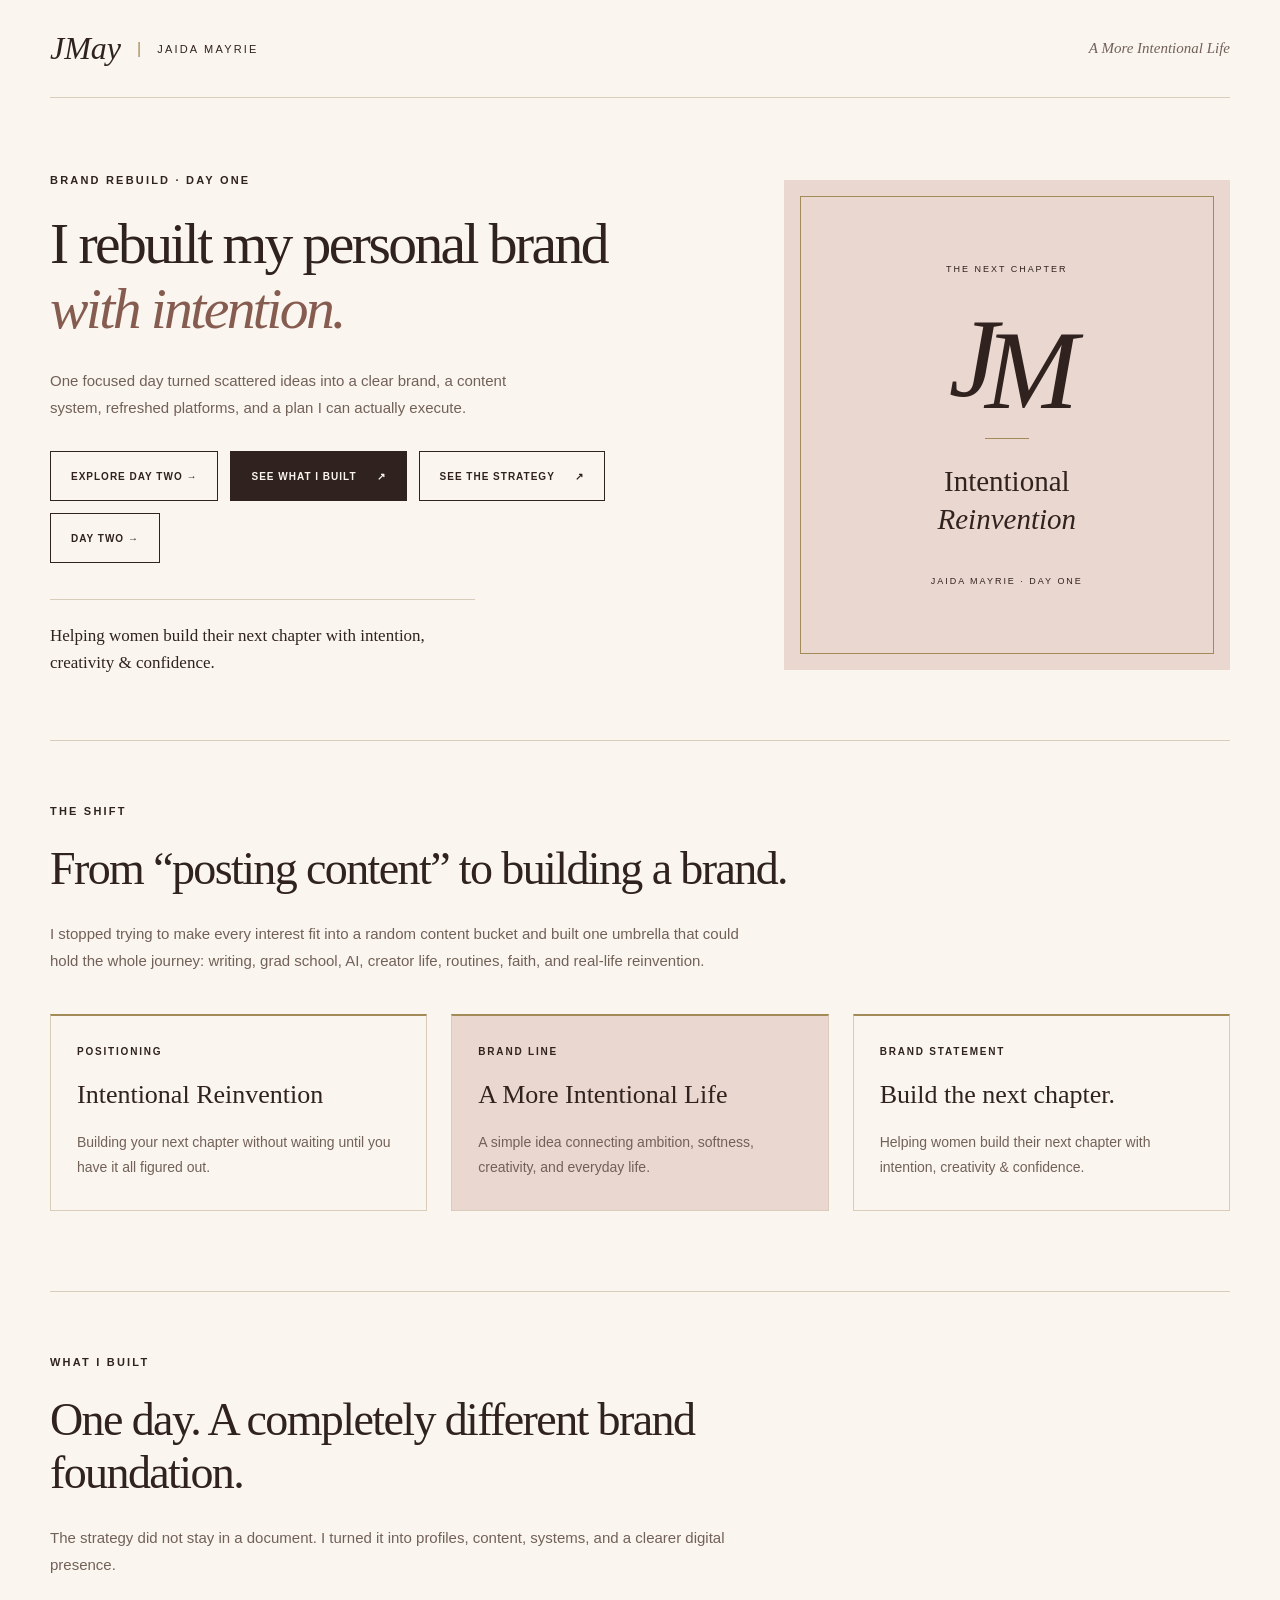
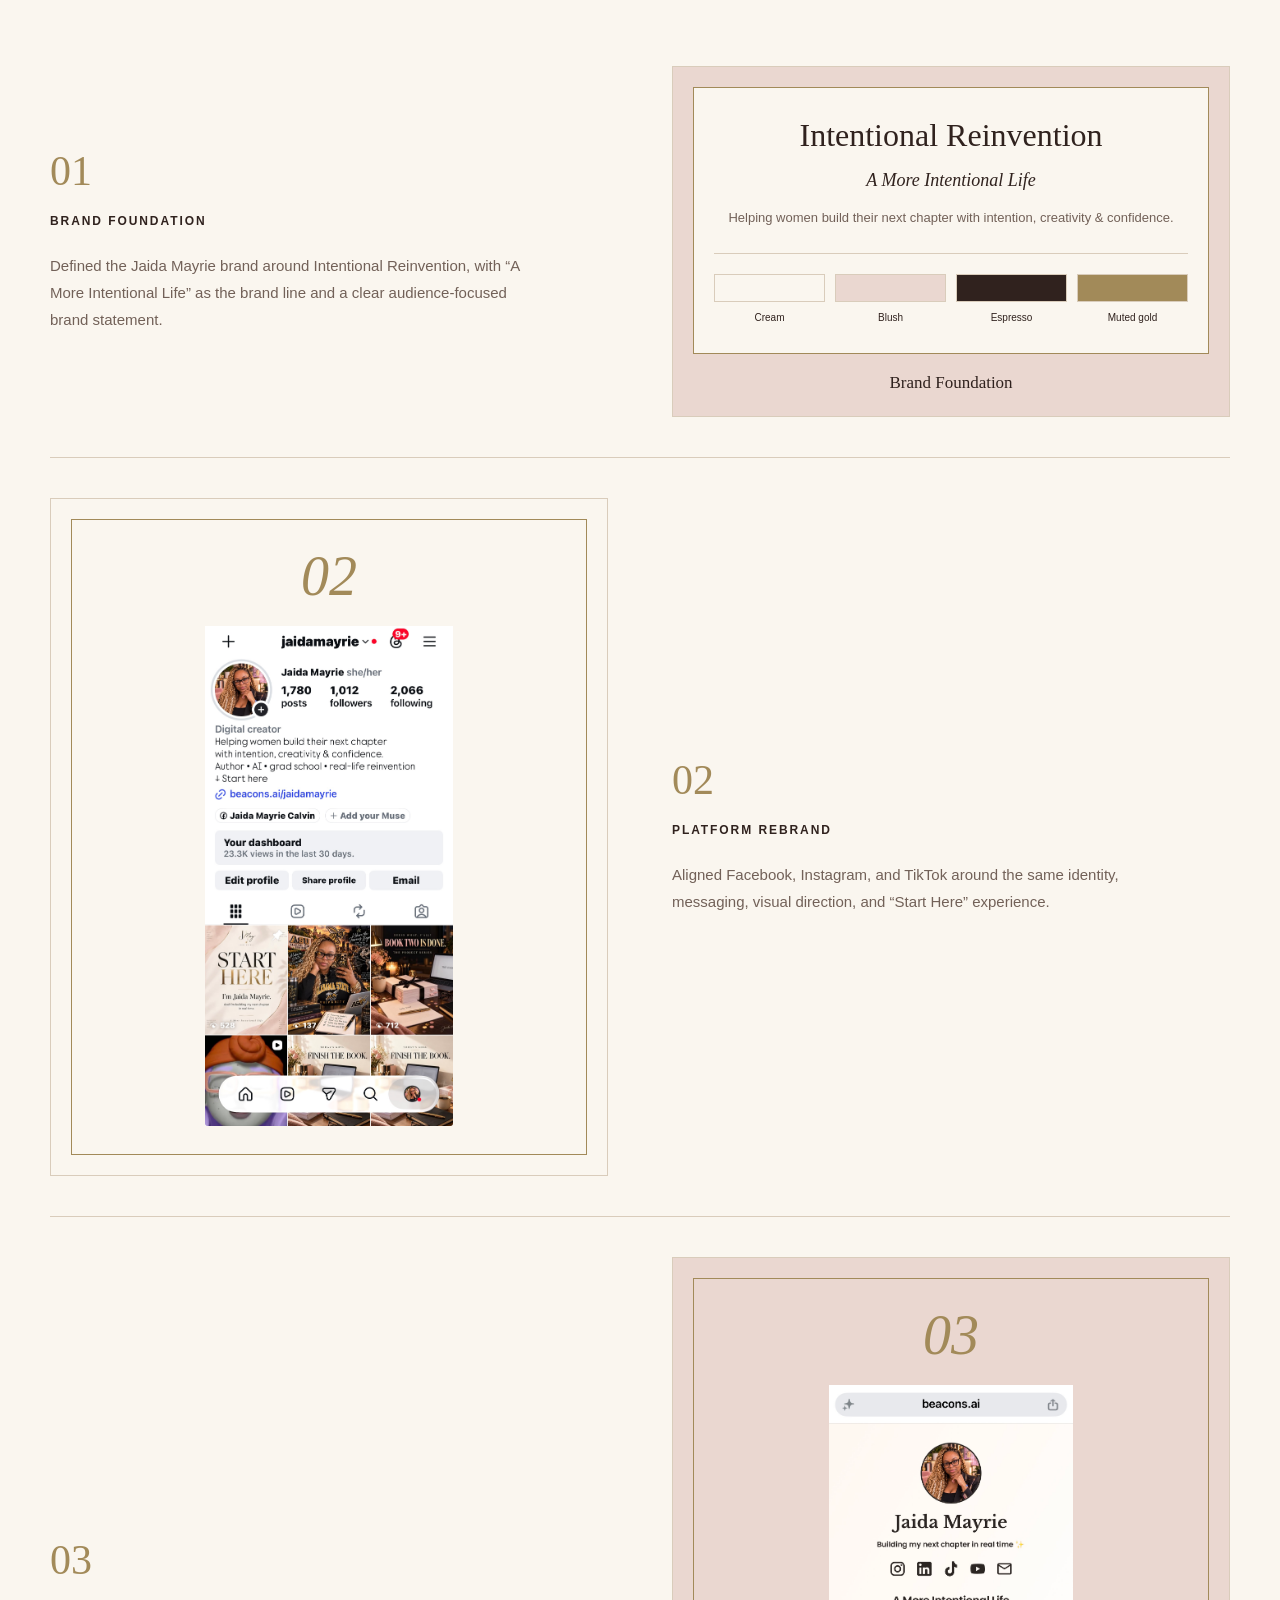
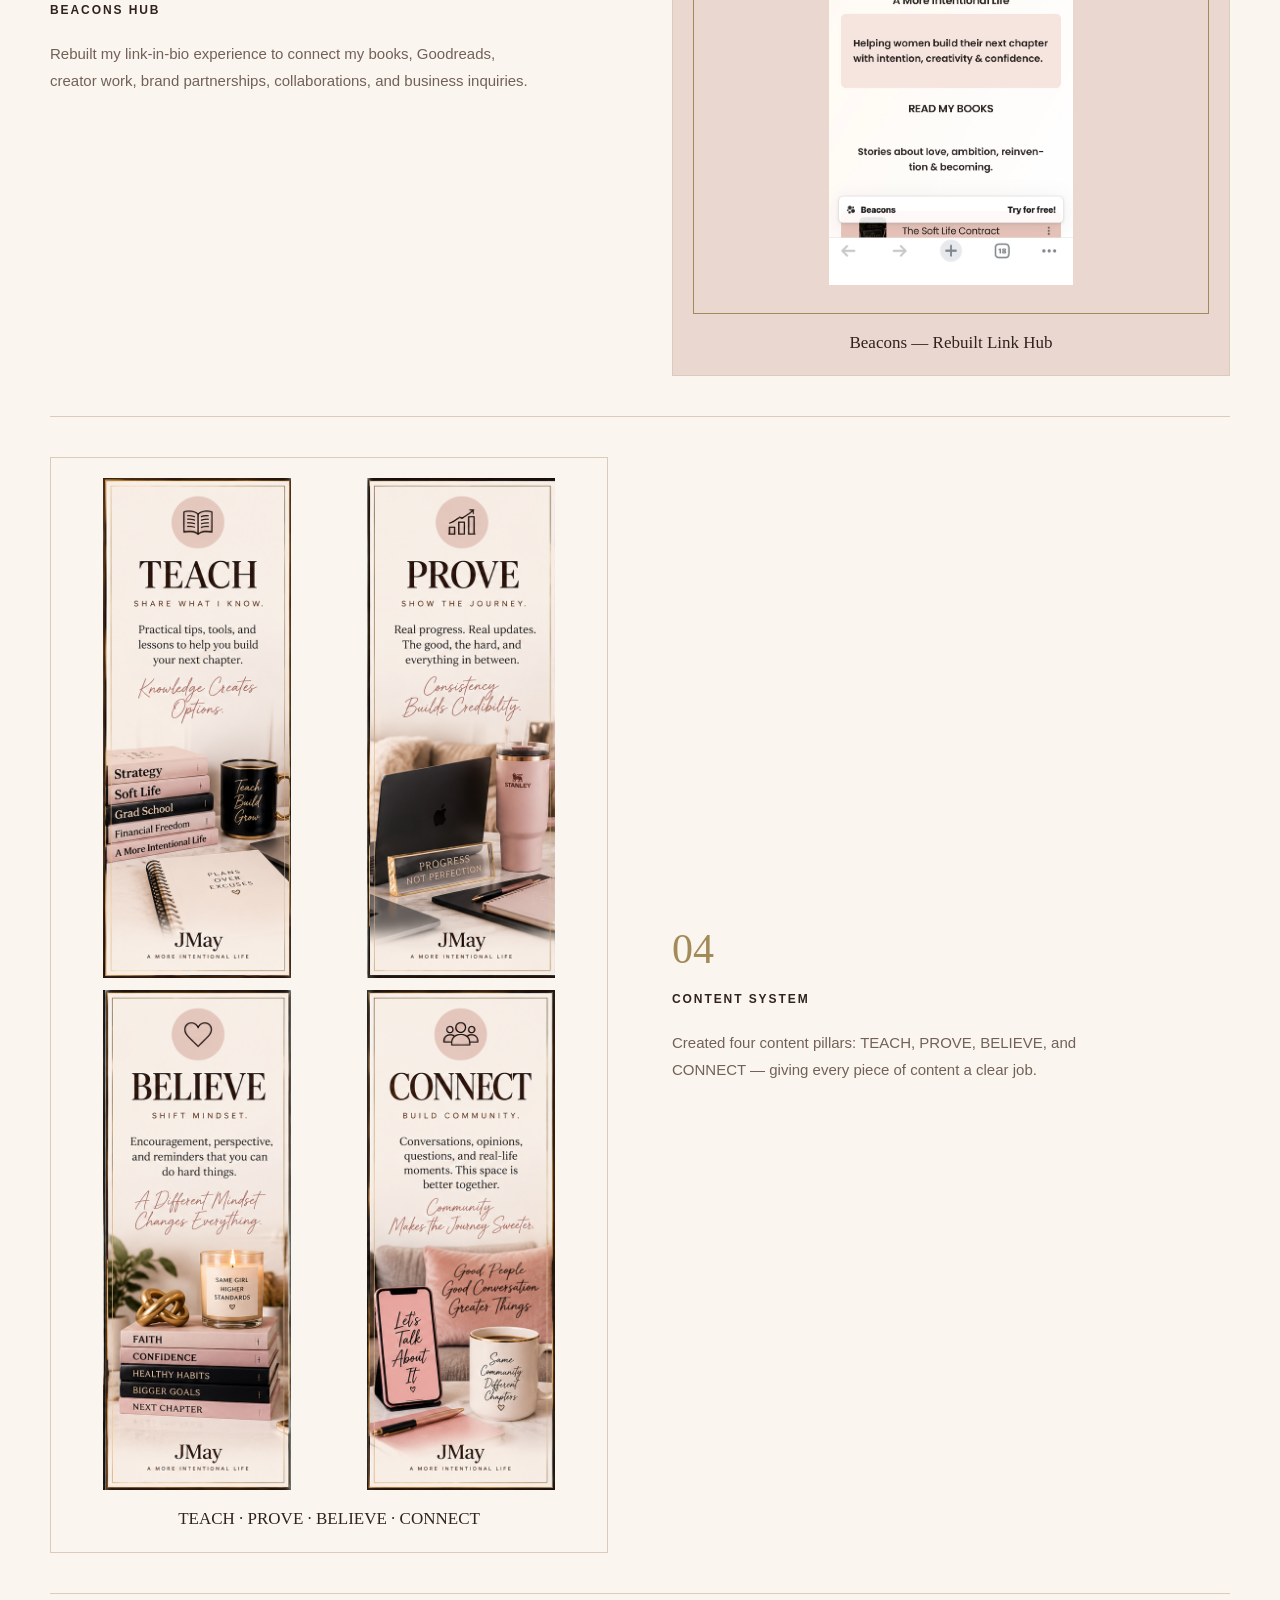
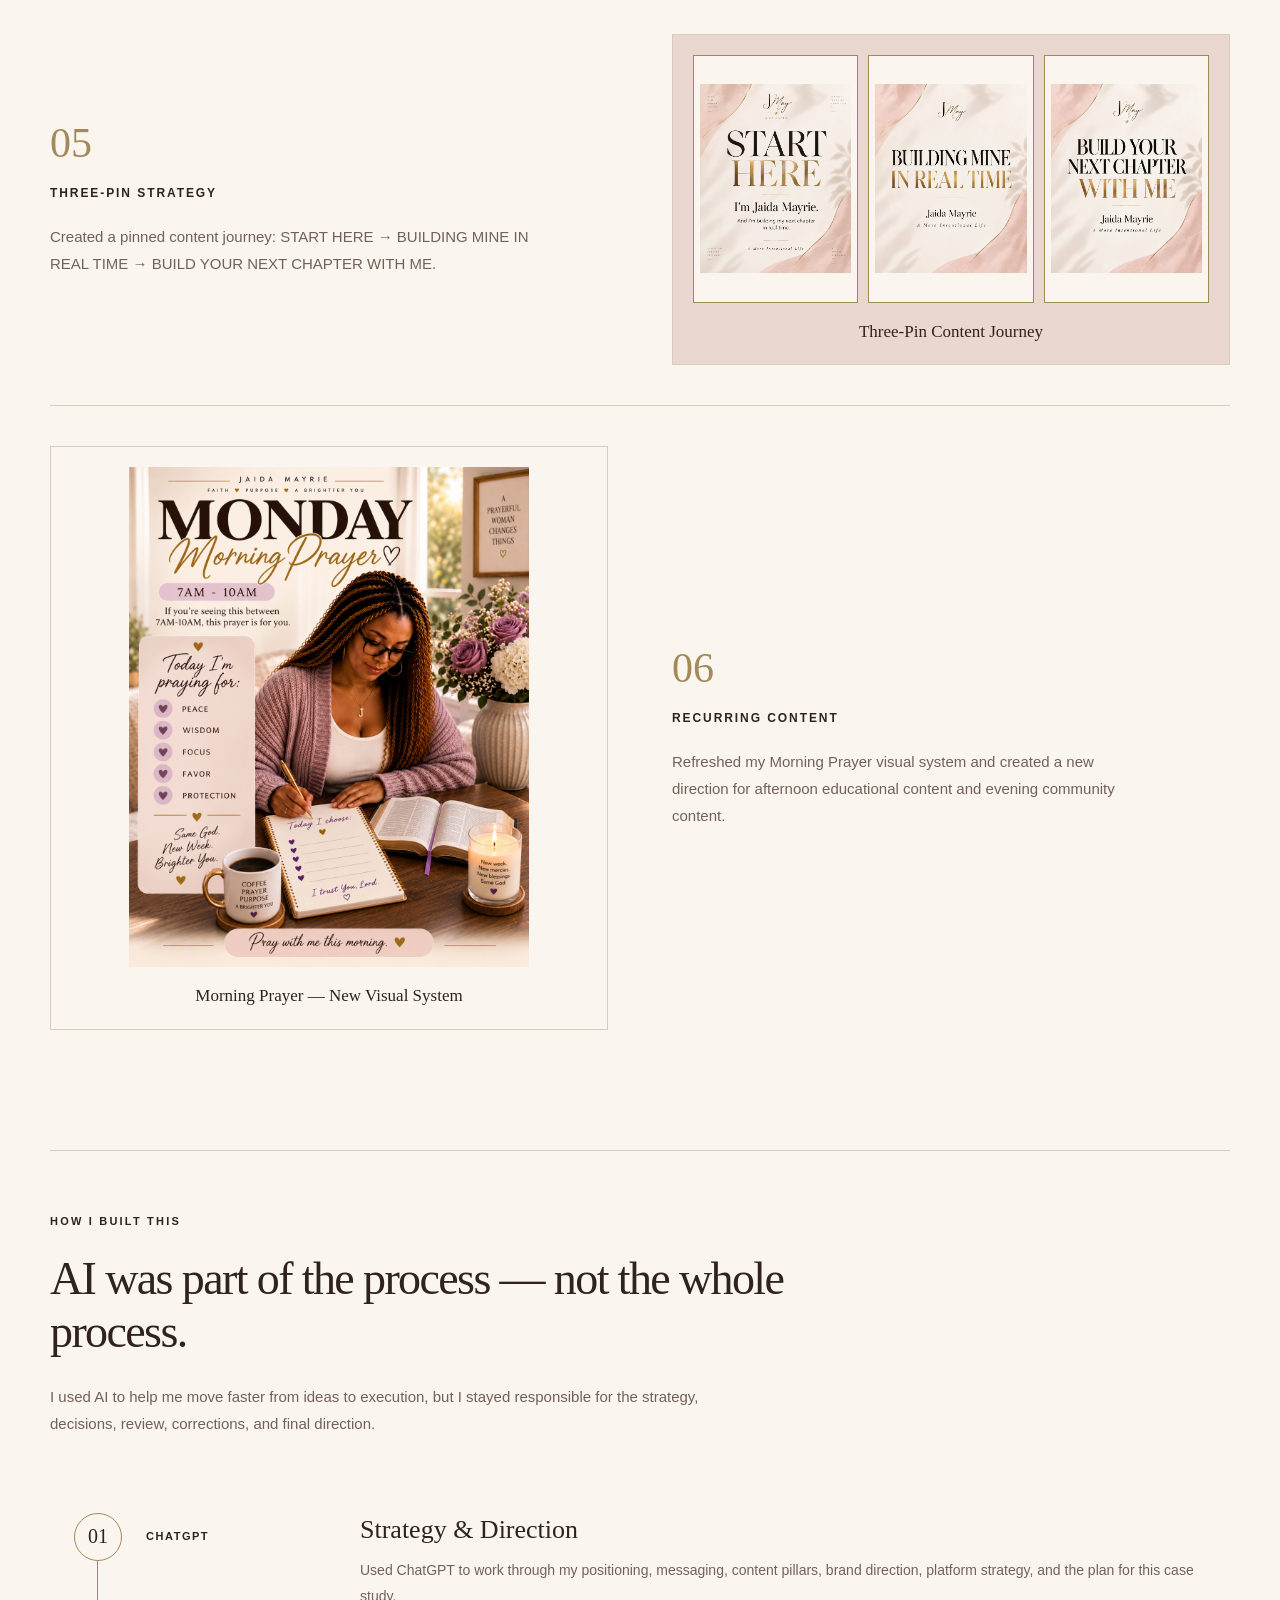
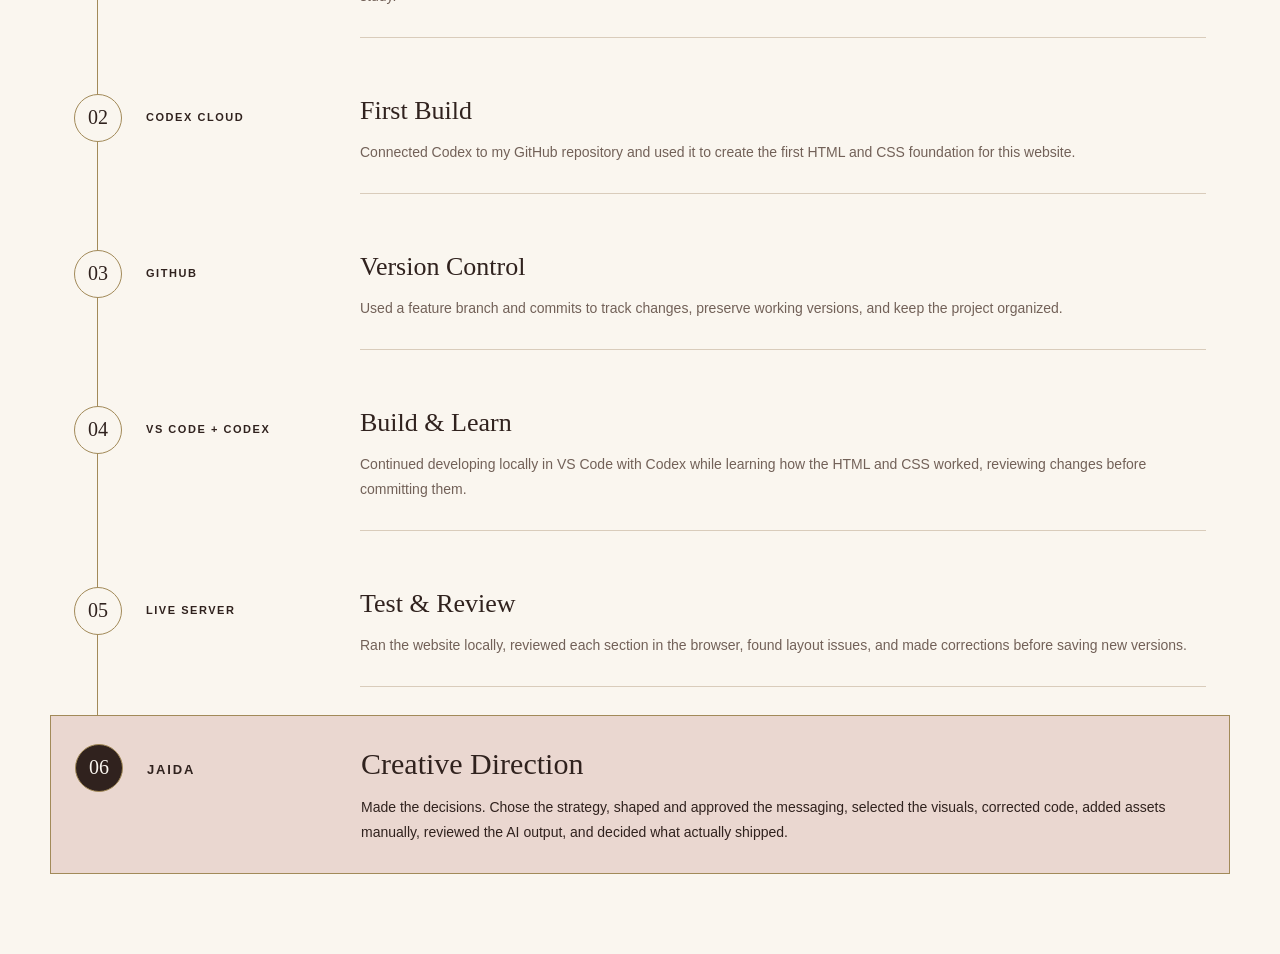
==== index.html @ f43aa819 "Add Day Two navigation to homepage" ====
<!DOCTYPE html>
<html lang="en">
  <head>
    <meta charset="UTF-8">
    <!-- Let the layout match the screen width on phones. -->
    <meta name="viewport" content="width=device-width, initial-scale=1.0">
    <meta name="description" content="Jaida Mayrie — Brand Rebuild: Day One. A personal brand rebuilt with intention, creativity, and confidence.">
    <title>Jaida Mayrie — Brand Rebuild: Day One</title>
    <link rel="stylesheet" href="styles.css">
  </head>
  <body>
    <!-- The header introduces the brand; navigation can come later. -->
    <header class="site-header">
      <a class="brand" href="#hero" aria-label="Jaida Mayrie home">
        <span class="brand-signature">JMay</span>
        <span class="brand-divider" aria-hidden="true">|</span>
        <span class="brand-name">JAIDA MAYRIE</span>
      </a>
      <p class="tagline">A More Intentional Life</p>
    </header>

    <main>
      <!-- The hero introduces the brand rebuild. -->
      <section class="hero" id="hero" aria-labelledby="hero-title">
        <div class="hero-copy">
          <p class="eyebrow">BRAND REBUILD · DAY ONE</p>
          <h1 id="hero-title">I rebuilt my personal brand<br class="desktop-break"> <em>with intention.</em></h1>
          <p class="hero-description">One focused day turned scattered ideas into a clear brand, a content system, refreshed platforms, and a plan I can actually execute.</p>

          <!-- Links use section IDs to jump to content on this same page. -->
          <div class="hero-actions" role="group" aria-label="Case study sections">
            <a class="button button-secondary" href="day2.html"> EXPLORE DAY TWO → </a>
            <a class="button button-primary" href="#build">SEE WHAT I BUILT <span aria-hidden="true">↗</span></a>
            <a class="button button-secondary" href="#strategy">SEE THE STRATEGY <span aria-hidden="true">↗</span></a>
            <!-- Continue the case-study series on its own page. -->
            <a class="button button-secondary" href="day2.html">DAY TWO →</a>
          </div>
          <p class="hero-mission">Helping women build their next chapter with intention, creativity &amp; confidence.</p>
        </div>

        <!-- A decorative brand card adds warmth without needing an image. -->
        <div class="brand-card" aria-hidden="true">
          <span class="card-label">THE NEXT CHAPTER</span>
          <span class="card-monogram">J<span>M</span></span>
          <span class="card-rule"></span>
          <span class="card-positioning">Intentional<br><em>Reinvention</em></span>
          <span class="card-footer">JAIDA MAYRIE · DAY ONE</span>
        </div>
      </section>

      <!-- Each section has a heading so its purpose is clear to screen readers. -->
      <section class="shift" id="strategy" aria-labelledby="shift-title">
        <div class="shift-intro">
          <p class="eyebrow">THE SHIFT</p>
          <h2 id="shift-title">From “posting content” to building a brand.</h2>
          <p class="shift-description">I stopped trying to make every interest fit into a random content bucket and built one umbrella that could hold the whole journey: writing, grad school, AI, creator life, routines, faith, and real-life reinvention.</p>
        </div>

        <!-- These articles are related ideas, each with its own heading. -->
        <div class="shift-cards">
          <article class="shift-card">
            <p class="shift-card-label">POSITIONING</p>
            <h3>Intentional Reinvention</h3>
            <p class="shift-card-copy">Building your next chapter without waiting until you have it all figured out.</p>
          </article>
          <article class="shift-card">
            <p class="shift-card-label">BRAND LINE</p>
            <h3>A More Intentional Life</h3>
            <p class="shift-card-copy">A simple idea connecting ambition, softness, creativity, and everyday life.</p>
          </article>
          <article class="shift-card">
            <p class="shift-card-label">BRAND STATEMENT</p>
            <h3>Build the next chapter.</h3>
            <p class="shift-card-copy">Helping women build their next chapter with intention, creativity &amp; confidence.</p>
          </article>
        </div>
      </section>

      <!-- This ID is the destination for the hero's “SEE WHAT I BUILT” link. -->
      <section class="build" id="build" aria-labelledby="build-title">
        <div class="build-intro">
          <p class="eyebrow">WHAT I BUILT</p>
          <h2 id="build-title">One day. A completely different brand foundation.</h2>
          <p class="build-description">The strategy did not stay in a document. I turned it into profiles, content, systems, and a clearer digital presence.</p>
        </div>

        <!-- Text stays first in HTML; CSS alternates the desktop columns. -->
        <div class="build-rows">
          <article class="build-row" aria-labelledby="build-item-1">
            <div class="build-copy">
              <p class="build-number">01</p>
              <h3 id="build-item-1">BRAND FOUNDATION</h3>
              <p>Defined the Jaida Mayrie brand around Intentional Reinvention, with “A More Intentional Life” as the brand line and a clear audience-focused brand statement.</p>
            </div>
            <!-- A small brand board presents the positioning, statement, and existing palette. -->
            <figure class="build-visual">
              <div class="brand-board">
                <p class="board-positioning">Intentional Reinvention</p>
                <p class="board-line">A More Intentional Life</p>
                <p class="board-statement">Helping women build their next chapter with intention, creativity &amp; confidence.</p>
                <!-- Color names make the palette understandable without relying on color alone. -->
                <ul class="board-swatches" aria-label="Brand color palette">
                  <li><span class="swatch swatch-cream" aria-hidden="true"></span>Cream</li>
                  <li><span class="swatch swatch-blush" aria-hidden="true"></span>Blush</li>
                  <li><span class="swatch swatch-espresso" aria-hidden="true"></span>Espresso</li>
                  <li><span class="swatch swatch-gold" aria-hidden="true"></span>Muted gold</li>
                </ul>
              </div>
              <figcaption>Brand Foundation</figcaption>
            </figure>
          </article>
          <article class="build-row" aria-labelledby="build-item-2">
            <div class="build-copy">
              <p class="build-number">02</p>
              <h3 id="build-item-2">PLATFORM REBRAND</h3>
              <p>Aligned Facebook, Instagram, and TikTok around the same identity, messaging, visual direction, and “Start Here” experience.</p>
            </div>
            <!-- Replace this figure's placeholder with your real screenshot later. -->
            <figure class="build-visual">
              <div class="screenshot-placeholder">
  <span class="placeholder-mark">02</span>

  <img
    class="build-image"
    src="assets/images/insta.JPG"
    alt="Instagram profile rebrand"
  >
</div>
          </article>
          <article class="build-row" aria-labelledby="build-item-3">
            <div class="build-copy">
              <p class="build-number">03</p>
              <h3 id="build-item-3">BEACONS HUB</h3>
              <p>Rebuilt my link-in-bio experience to connect my books, Goodreads, creator work, brand partnerships, collaborations, and business inquiries.</p>
            </div>
            <!-- Replace this figure's placeholder with your real screenshot later. -->
            <figure class="build-visual">
              <div class="screenshot-placeholder" aria-hidden="true">
                <span class="placeholder-mark">03</span>
                <span class="placeholder-note"><img class="build-image"
                  src="assets/images/Beacon.JPG"
                  alt="Beacon Hub"></span>
              </div>
              <figcaption>Beacons — Rebuilt Link Hub</figcaption>
            </figure>
          </article>
          <article class="build-row" aria-labelledby="build-item-4">
            <div class="build-copy">
              <p class="build-number">04</p>
              <h3 id="build-item-4">CONTENT SYSTEM</h3>
              <p>Created four content pillars: TEACH, PROVE, BELIEVE, and CONNECT — giving every piece of content a clear job.</p>
            </div>
            <!-- These four editorial blocks are built with HTML and CSS. -->
            <figure class="build-visual">
              <!-- A list groups the four related content pillars. -->
              <ul class="content-system" aria-label="Content pillars">
              <img class="build-image" src="assets/images/JMay_TEACH.png"
                alt="TEACH">
              <img class="build-image" src="assets/images/JMay_PROVE.png">
              <img class="build-image" src="assets/images/JMay_BELIEVE.png" alt ="BELIEVE">
              <img class="build-image" src="assets/images/JMay_CONNECT.png" alt="CONNECT">
              </ul>
              <figcaption>TEACH · PROVE · BELIEVE · CONNECT</figcaption>
            </figure>
          </article>
          <article class="build-row" aria-labelledby="build-item-5">
            <div class="build-copy">
              <p class="build-number">05</p>
              <h3 id="build-item-5">THREE-PIN STRATEGY</h3>
              <p>Created a pinned content journey: START HERE → BUILDING MINE IN REAL TIME → BUILD YOUR NEXT CHAPTER WITH ME.</p>
            </div>
            <!-- Three narrow frames reserve space for the real pin covers. -->
            <figure class="build-visual">
              <!-- Replace each empty frame with its matching pin cover image later. -->
              <div class="pin-placeholders">
                <div class="pin-placeholder"><img class="build-image" src="assets/images/start.PNG"></div>
                <div class="pin-placeholder"><img class="build-image" src="assets/images/real.PNG"></div> 
                <div class="pin-placeholder"><img class="build-image" src="assets/images/Build.PNG"></div>
              </div>
              <figcaption>Three-Pin Content Journey</figcaption>
            </figure>
          </article>
          <article class="build-row" aria-labelledby="build-item-6">
            <div class="build-copy">
              <p class="build-number">06</p>
              <h3 id="build-item-6">RECURRING CONTENT</h3>
              <p>Refreshed my Morning Prayer visual system and created a new direction for afternoon educational content and evening community content.</p>
            </div>
            <!-- Replace this figure's placeholder with your real screenshot later. -->
            <figure class="build-visual">
              <img class="build-image" src="assets/images/prayer.PNG"
              </div>
              <figcaption>Morning Prayer — New Visual System</figcaption>
            </figure>
          </article>
        </div>
      </section>

      <!-- An ordered list communicates the workflow's sequence without JavaScript. -->
      <section class="process" id="process" aria-labelledby="process-title">
        <div class="process-intro">
          <p class="eyebrow">HOW I BUILT THIS</p>
          <h2 id="process-title">AI was part of the process — not the whole process.</h2>
          <p class="process-description">I used AI to help me move faster from ideas to execution, but I stayed responsible for the strategy, decisions, review, corrections, and final direction.</p>
        </div>

        <ol class="process-timeline">
          <li class="process-step">
            <span class="process-number" aria-hidden="true">01</span>
            <p class="process-tool">CHATGPT</p>
            <div class="process-detail">
              <h3>Strategy &amp; Direction</h3>
              <p>Used ChatGPT to work through my positioning, messaging, content pillars, brand direction, platform strategy, and the plan for this case study.</p>
            </div>
          </li>
          <li class="process-step">
            <span class="process-number" aria-hidden="true">02</span>
            <p class="process-tool">CODEX CLOUD</p>
            <div class="process-detail">
              <h3>First Build</h3>
              <p>Connected Codex to my GitHub repository and used it to create the first HTML and CSS foundation for this website.</p>
            </div>
          </li>
          <li class="process-step">
            <span class="process-number" aria-hidden="true">03</span>
            <p class="process-tool">GITHUB</p>
            <div class="process-detail">
              <h3>Version Control</h3>
              <p>Used a feature branch and commits to track changes, preserve working versions, and keep the project organized.</p>
            </div>
          </li>
          <li class="process-step">
            <span class="process-number" aria-hidden="true">04</span>
            <p class="process-tool">VS CODE + CODEX</p>
            <div class="process-detail">
              <h3>Build &amp; Learn</h3>
              <p>Continued developing locally in VS Code with Codex while learning how the HTML and CSS worked, reviewing changes before committing them.</p>
            </div>
          </li>
          <li class="process-step">
            <span class="process-number" aria-hidden="true">05</span>
            <p class="process-tool">LIVE SERVER</p>
            <div class="process-detail">
              <h3>Test &amp; Review</h3>
              <p>Ran the website locally, reviewed each section in the browser, found layout issues, and made corrections before saving new versions.</p>
            </div>
          </li>
          <!-- The final step highlights Jaida’s responsibility for the finished work. -->
          <li class="process-step process-step-jaida">
            <span class="process-number" aria-hidden="true">06</span>
            <p class="process-tool">JAIDA</p>
            <div class="process-detail">
              <h3>Creative Direction</h3>
              <p>Made the decisions. Chose the strategy, shaped and approved the messaging, selected the visuals, corrected code, added assets manually, reviewed the AI output, and decided what actually shipped.</p>
            </div>
          </li>
        </ol>
      </section>
    </main>
  </body>
</html>
---- styles.css ----
/* Shared colors keep the brand consistent and easy to adjust. */
:root {
  --cream: #faf6ef;
  --blush: #ead7d0;
  --espresso: #30221e;
  --muted: #726158;
  --gold: #a28a59;
  --line: #d9ccbb;
}

/* Day links wrap naturally on narrow screens and underline the current day. */
.day-navigation { display: flex; flex-wrap: wrap; gap: 24px; }
.day-navigation a {
  padding-block: 8px;
  border-bottom: 1px solid transparent;
  color: var(--espresso);
  font-size: 10px;
  font-weight: 600;
  letter-spacing: 0.14em;
  text-decoration: none;
}
.day-navigation a[aria-current="page"],
.day-navigation a:hover { border-bottom-color: var(--gold); }
.day-navigation a:focus-visible { outline: 2px solid var(--gold); outline-offset: 4px; }

/* Day Two extends the shared blush cover with a large issue number. */
.day-two-visual .day-two-number {
  color: var(--espresso);
  font-family: Georgia, 'Times New Roman', serif;
  font-size: 112px;
  font-style: italic;
  line-height: 1;
  letter-spacing: -0.06em;
}
.day-two-steps { margin-block: 26px; font-size: 15px; line-height: 1.9; letter-spacing: 0.24em; }
.day-two-visual .card-rule { margin-bottom: 0; }
.day-two-visual .card-footer { margin-top: 24px; line-height: 1.8; }

/* Only the homework cards get these extra heading and concept styles. */
.content-level h3.shift-card-label {
  margin: 0;
  font-family: Arial, Helvetica, sans-serif;
  font-size: 10px;
  font-weight: 600;
  line-height: 1.6;
  letter-spacing: 0.18em;
}
.content-level-purpose { margin: 12px 0 0; font-family: Georgia, serif; font-size: 22px; line-height: 1.4; }
.content-level-concept { margin-top: 28px; padding-top: 22px; border-top: 1px solid var(--line); }
.content-level-concept .shift-card-label { margin-bottom: 10px; }
.content-level h4 { margin: 0; font-family: Georgia, serif; font-size: 26px; font-weight: 400; line-height: 1.25; }

/* Include padding and borders in each element's total width. */
* { box-sizing: border-box; }

body {
  margin: 0;
  background: var(--cream);
  color: var(--espresso);
  font-family: Arial, Helvetica, sans-serif;
  -webkit-font-smoothing: antialiased;
}

/* The header and hero share a centered, spacious page width. */
.site-header,
.hero {
  width: min(1180px, calc(100% - 96px));
  margin-inline: auto;
}

.site-header {
  display: flex;
  align-items: center;
  justify-content: space-between;
  gap: 24px;
  padding-block: 30px;
  border-bottom: 1px solid var(--line);
}

.brand {
  display: inline-flex;
  align-items: center;
  gap: 16px;
  color: inherit;
  text-decoration: none;
}

.brand-signature {
  font-family: Georgia, 'Times New Roman', serif;
  font-size: 32px;
  font-style: italic;
}

.brand-divider { color: var(--gold); }
.brand-name { font-size: 11px; letter-spacing: 0.2em; }
.tagline { margin: 0; color: var(--muted); font-family: Georgia, serif; font-size: 15px; font-style: italic; }
.brand:focus-visible { outline: 2px solid var(--gold); outline-offset: 6px; }

/* Two columns give the hero an editorial layout on desktop. */
.hero {
  display: grid;
  grid-template-columns: 1.5fr 1fr;
  align-items: center;
  gap: 64px;
  padding-block: 76px 64px;
}

.eyebrow { margin: 0 0 26px; font-size: 11px; font-weight: 600; letter-spacing: 0.2em; }

h1 {
  margin: 0;
  font-family: Georgia, 'Times New Roman', serif;
  font-size: clamp(40px, 4.5vw, 62px);
  font-weight: 400;
  line-height: 1.12;
  letter-spacing: -0.045em;
}

h1 em { color: #865c50; font-weight: 400; }
.hero-description { max-width: 490px; margin: 26px 0 30px; color: var(--muted); font-size: 15px; line-height: 1.8; }

/* These links keep their button styling while navigating to page sections. */
.hero-actions { display: flex; flex-wrap: wrap; gap: 12px; }
.button {
  display: inline-flex;
  align-items: center;
  justify-content: space-between;
  gap: 20px;
  min-height: 50px;
  padding: 16px 20px;
  border: 1px solid var(--espresso);
  border-radius: 0;
  font: 600 10px Arial, Helvetica, sans-serif;
  letter-spacing: 0.1em;
  text-decoration: none;
}
.button-primary { background: var(--espresso); color: var(--cream); }
.button-secondary { background: transparent; color: var(--espresso); }
.button:focus-visible { outline: 2px solid var(--gold); outline-offset: 4px; }
.hero-mission { max-width: 425px; margin: 36px 0 0; padding-top: 22px; border-top: 1px solid var(--line); font-family: Georgia, serif; font-size: 17px; line-height: 1.6; }

/* A blush card and fine gold lines echo a printed brand cover. */
.brand-card {
  position: relative;
  display: flex;
  flex-direction: column;
  align-items: center;
  justify-content: center;
  min-height: 490px;
  padding: 48px 26px;
  background: var(--blush);
  text-align: center;
}
.brand-card::before { content: ''; position: absolute; inset: 16px; border: 1px solid var(--gold); pointer-events: none; }
.card-label, .card-footer { font-size: 9px; letter-spacing: 0.22em; }
.card-monogram { margin: 28px 0 24px; font-family: Georgia, serif; font-size: 112px; font-style: italic; line-height: 1; letter-spacing: -0.12em; }
.card-monogram span { position: relative; top: 12px; }
.card-rule { width: 44px; height: 1px; margin-bottom: 24px; background: var(--gold); }
.card-positioning { font-family: Georgia, serif; font-size: 29px; line-height: 1.3; }
.card-footer { margin-top: 38px; }

/* The Shift matches the hero's width; its top rule separates the two sections. */
.shift {
  width: min(1180px, calc(100% - 96px));
  margin-inline: auto;
  padding-block: 64px 80px;
  border-top: 1px solid var(--line);
}

.shift-intro { max-width: 760px; }
.shift h2 {
  margin: 0;
  font-family: Georgia, 'Times New Roman', serif;
  font-size: clamp(32px, 3.6vw, 46px);
  font-weight: 400;
  line-height: 1.15;
  letter-spacing: -0.035em;
}
.shift-description {
  max-width: 690px;
  margin: 24px 0 0;
  color: var(--muted);
  font-size: 15px;
  line-height: 1.8;
}

/* Grid makes three equal columns; minmax lets text fit without overflow. */
.shift-cards {
  display: grid;
  grid-template-columns: repeat(3, minmax(0, 1fr));
  gap: 24px;
  margin-top: 40px;
}
.shift-card {
  padding: 30px 26px;
  border: 1px solid var(--line);
  border-top: 2px solid var(--gold);
}
/* A blush middle card adds a quiet accent from the existing brand palette. */
.shift-card:nth-child(2) { background: var(--blush); }
.shift-card-label {
  margin: 0 0 22px;
  color: var(--espresso);
  font-size: 10px;
  font-weight: 600;
  letter-spacing: 0.18em;
}
.shift-card h3 {
  margin: 0;
  font-family: Georgia, 'Times New Roman', serif;
  font-size: 26px;
  font-weight: 400;
  line-height: 1.25;
}
.shift-card-copy {
  margin: 18px 0 0;
  color: var(--muted);
  font-size: 14px;
  line-height: 1.8;
}

/* Stack the new cards on phones, keeping the same margins as the hero. */
@media (max-width: 800px) {
  .shift { width: calc(100% - 40px); padding-block: 40px 56px; }
  .shift-cards { grid-template-columns: 1fr; gap: 20px; margin-top: 32px; }
}

/* On smaller screens, stack the content and reduce the page margins. */
@media (max-width: 800px) {
  .site-header, .hero { width: calc(100% - 40px); }
  .site-header { flex-wrap: wrap; gap: 12px; padding-block: 22px; }
  .hero { grid-template-columns: 1fr; gap: 40px; padding-block: 48px 40px; }
  .hero-description { max-width: 560px; }
  .desktop-break { display: none; }
  .brand-card { min-height: 380px; }
}

@media (max-width: 420px) {
  .brand { gap: 12px; }
  .brand-name { font-size: 10px; }
  .tagline { width: 100%; font-size: 14px; }
  .hero-actions { flex-direction: column; }
  .button { width: 100%; }
  h1 { font-size: 40px; }
}

/* WHAT I BUILT shares the page width and uses a fine editorial divider. */
.build {
  width: min(1180px, calc(100% - 96px));
  margin-inline: auto;
  padding-block: 64px 80px;
  border-top: 1px solid var(--line);
}
.build-intro { max-width: 760px; }
.build h2 {
  margin: 0;
  font-family: Georgia, 'Times New Roman', serif;
  font-size: clamp(32px, 3.6vw, 46px);
  font-weight: 400;
  line-height: 1.15;
  letter-spacing: -0.035em;
}
.build-description {
  max-width: 690px;
  margin: 24px 0 0;
  color: var(--muted);
  font-size: 15px;
  line-height: 1.8;
}
.build-rows { margin-top: 48px; }

/* Named grid areas let every other row put the visual on the left. */
.build-row {
  display: grid;
  grid-template-columns: repeat(2, minmax(0, 1fr));
  grid-template-areas: "copy visual";
  align-items: center;
  gap: 64px;
  padding-block: 40px;
}
.build-row + .build-row { border-top: 1px solid var(--line); }
.build-row:nth-child(even) { grid-template-areas: "visual copy"; }
.build-copy { grid-area: copy; }
.build-number {
  margin: 0 0 20px;
  color: var(--gold);
  font-family: Georgia, 'Times New Roman', serif;
  font-size: 42px;
  line-height: 1;
}
.build-copy h3 {
  margin: 0;
  font-size: 12px;
  font-weight: 600;
  letter-spacing: 0.16em;
  line-height: 1.6;
}
.build-copy > p:last-child {
  max-width: 480px;
  margin: 20px 0 0;
  color: var(--muted);
  font-size: 15px;
  line-height: 1.8;
}

/* Shared frames hold either CSS visuals or labeled screenshot placeholders. */
.build-visual {
  grid-area: visual;
  margin: 0;
  padding: 20px;
  background: var(--blush);
  border: 1px solid var(--line);
}
.build-row:nth-child(even) .build-visual { background: var(--cream); }
.screenshot-placeholder {
  display: flex;
  flex-direction: column;
  align-items: center;
  justify-content: center;
  gap: 22px;
  min-height: 250px;
  padding: 28px 16px;
  border: 1px solid var(--gold);
  text-align: center;
}
.placeholder-mark {
  color: var(--gold);
  font-family: Georgia, 'Times New Roman', serif;
  font-size: 56px;
  font-style: italic;
  line-height: 1;
}
.placeholder-note {
  color: var(--espresso);
  font-size: 9px;
  letter-spacing: 0.2em;
}
.build-visual figcaption {
  margin-top: 16px;
  font-family: Georgia, 'Times New Roman', serif;
  font-size: 17px;
  line-height: 1.5;
  text-align: center;
}

/* The brand board uses the existing palette and a compact editorial hierarchy. */
.brand-board {
  padding: 28px 20px;
  background: var(--cream);
  border: 1px solid var(--gold);
  text-align: center;
}
.board-positioning {
  margin: 0;
  font-family: Georgia, 'Times New Roman', serif;
  font-size: clamp(24px, 2.8vw, 32px);
  line-height: 1.2;
}
.board-line {
  margin: 16px 0;
  font-family: Georgia, 'Times New Roman', serif;
  font-size: 18px;
  font-style: italic;
}
.board-statement { margin: 0; color: var(--muted); font-size: 13px; line-height: 1.7; }
.board-swatches {
  display: grid;
  grid-template-columns: repeat(4, minmax(0, 1fr));
  gap: 10px;
  margin: 24px 0 0;
  padding: 20px 0 0;
  border-top: 1px solid var(--line);
  list-style: none;
}
.board-swatches li { font-size: 10px; line-height: 1.5; }
.swatch { display: block; height: 28px; margin-bottom: 8px; border: 1px solid var(--line); }
.swatch-cream { background: var(--cream); }
.swatch-blush { background: var(--blush); }
.swatch-espresso { background: var(--espresso); }
.swatch-gold { background: var(--gold); }

/* A two-by-two grid gives each content pillar its own equal-sized block. */
.content-system {
  display: grid;
  grid-template-columns: repeat(2, minmax(0, 1fr));
  gap: 12px;
  margin: 0;
  padding: 0;
  list-style: none;
}
.content-system li {
  display: grid;
  place-items: center;
  min-height: 119px;
  padding: 16px 8px;
  border: 1px solid var(--gold);
  font-size: 12px;
  font-weight: 600;
  letter-spacing: 0.12em;
}
.content-system li:nth-child(2),
.content-system li:nth-child(3) { background: var(--blush); }

/* Keep three portrait frames side by side, including on mobile. */
.pin-placeholders { display: grid; grid-template-columns: repeat(3, minmax(0, 1fr)); gap: 10px; }
.pin-placeholder {
  display: flex;
  flex-direction: column;
  align-items: center;
  justify-content: center;
  gap: 24px;
  aspect-ratio: 2 / 3;
  min-height: 180px;
  padding: 18px 6px;
  border: 1px solid var(--gold);
  background: var(--cream);
  font-size: 11px;
  font-weight: 600;
  line-height: 1.6;
  letter-spacing: 0.08em;
  text-align: center;
}
.pin-note { color: var(--muted); font-size: 9px; font-weight: 400; letter-spacing: 0.04em; }

/* On mobile every row reads top to bottom: text, then screenshot frame. */
@media (max-width: 800px) {
  .build { width: calc(100% - 40px); padding-block: 40px 56px; }
  .build-rows { margin-top: 24px; }
  .build-row,
  .build-row:nth-child(even) {
    grid-template-columns: minmax(0, 1fr);
    grid-template-areas: "copy" "visual";
    gap: 28px;
    padding-block: 32px;
  }
  .build-visual { padding: 16px; }
  .screenshot-placeholder { min-height: 220px; }
}
.build-image {
  display: block;
  width: 100%;
  max-width: 500px;
  max-height: 500px;
  height: auto;
  object-fit: contain;
  margin-inline: auto;
}

/* HOW I BUILT THIS uses a compact timeline instead of screenshot rows. */
.process {
  width: min(1180px, calc(100% - 96px));
  margin-inline: auto;
  padding-block: 64px 80px;
  border-top: 1px solid var(--line);
}
.process-intro { max-width: 760px; }
.process h2 {
  margin: 0;
  font-family: Georgia, 'Times New Roman', serif;
  font-size: clamp(32px, 3.6vw, 46px);
  font-weight: 400;
  line-height: 1.15;
  letter-spacing: -0.035em;
}
.process-description {
  max-width: 690px;
  margin: 24px 0 0;
  color: var(--muted);
  font-size: 15px;
  line-height: 1.8;
}
.process-timeline { margin: 48px 0 0; padding: 0; list-style: none; }

/* Each step has a number, tool name, and explanation in three aligned columns. */
.process-step {
  position: relative;
  display: grid;
  grid-template-columns: 48px 190px minmax(0, 1fr);
  gap: 24px;
  padding: 28px 24px;
}
/* A line connects each numbered circle to the next; the final circle ends it. */
.process-step:not(:last-child)::before {
  content: '';
  position: absolute;
  left: 47px;
  top: 28px;
  bottom: -28px;
  width: 1px;
  background: var(--gold);
}
.process-number {
  position: relative;
  display: grid;
  place-items: center;
  width: 48px;
  height: 48px;
  border: 1px solid var(--gold);
  border-radius: 50%;
  background: var(--cream);
  font-family: Georgia, 'Times New Roman', serif;
  font-size: 20px;
}
.process-tool {
  margin: 14px 0 0;
  font-size: 11px;
  font-weight: 600;
  letter-spacing: 0.14em;
  line-height: 1.8;
}
.process-detail { padding-bottom: 28px; border-bottom: 1px solid var(--line); }
.process-detail h3 {
  margin: 0;
  font-family: Georgia, 'Times New Roman', serif;
  font-size: 26px;
  font-weight: 400;
  line-height: 1.3;
}
.process-detail p { margin: 12px 0 0; color: var(--muted); font-size: 14px; line-height: 1.8; }

/* Blush and espresso emphasize the person who directed and reviewed the work. */
.process-step-jaida { background: var(--blush); border: 1px solid var(--gold); }
.process-step-jaida .process-number { background: var(--espresso); color: var(--cream); }
.process-step-jaida .process-tool { font-size: 13px; }
.process-step-jaida .process-detail { padding-bottom: 0; border-bottom: 0; }
.process-step-jaida h3 { font-size: 30px; }
.process-step-jaida .process-detail p { color: var(--espresso); }

/* Day Two's journal pairs a portrait preview with ruled, numbered entries.
   These dedicated classes leave the earlier sections and Day One untouched. */
.production-journal {
  width: min(1180px, calc(100% - 96px));
  margin-inline: auto;
  padding-block: 64px 80px;
  border-top: 1px solid var(--line);
}
.production-intro { max-width: 820px; }
.production-intro h2 {
  margin: 0;
  font-family: Georgia, 'Times New Roman', serif;
  font-size: clamp(32px, 3.6vw, 46px);
  font-weight: 400;
  line-height: 1.15;
  letter-spacing: -0.035em;
}
.production-description { max-width: 690px; margin: 24px 0 0; color: var(--muted); font-size: 15px; line-height: 1.8; }
.production-layout { display: grid; grid-template-columns: minmax(0, 0.8fr) minmax(0, 1.2fr); align-items: start; gap: 56px; margin-top: 48px; }
.production-preview { margin: 0; padding: 20px; background: var(--blush); border: 1px solid var(--line); }
.production-video-placeholder {
  display: flex;
  flex-direction: column;
  align-items: center;
  justify-content: center;
  gap: 32px;
  aspect-ratio: 9 / 16;
  padding: 28px;
  border: 1px solid var(--gold);
  text-align: center;
}
.production-preview-mark { font-family: Georgia, serif; font-size: clamp(72px, 8vw, 112px); font-style: italic; line-height: 1; }
.production-video-placeholder p { max-width: 220px; margin: 0; font-size: 11px; font-weight: 600; line-height: 1.8; letter-spacing: 0.18em; }
.production-preview figcaption { margin-top: 16px; font-family: Georgia, serif; font-size: 17px; font-style: italic; line-height: 1.5; text-align: center; }
/* The real video will fit the same frame without cropping its content. */
.production-video { display: block; width: 100%; height: auto; background: var(--espresso); }
.production-entries { margin: 0; padding: 0; list-style: none; }
.production-entry { display: grid; grid-template-columns: 44px minmax(0, 1fr); gap: 20px; padding-block: 26px; border-top: 1px solid var(--line); }
.production-number { color: var(--muted); font-family: Georgia, serif; font-size: 32px; line-height: 1; }
.production-entry h3 { margin: 0; font-size: 11px; font-weight: 600; line-height: 1.7; letter-spacing: 0.14em; }
.production-entry p { margin: 12px 0 0; color: var(--muted); font-size: 14px; line-height: 1.8; }
.production-decision { margin-top: 12px; padding: 28px 24px; border: 1px solid var(--gold); border-left-width: 4px; background: var(--espresso); color: var(--cream); }
.production-decision .production-number { color: var(--blush); }
.production-decision p { color: var(--cream); }

/* The preview and journal stack on phones; all six entries keep their order. */
@media (max-width: 800px) {
  .production-journal { width: calc(100% - 40px); padding-block: 40px 56px; }
  .production-layout { grid-template-columns: minmax(0, 1fr); gap: 32px; margin-top: 32px; }
  .production-preview { width: 100%; max-width: 400px; margin-inline: auto; padding: 16px; }
  .production-entry { gap: 16px; }
  .production-decision { padding: 24px 16px; }
}

/* On mobile, the tool and explanation stack beside the numbered timeline. */
@media (max-width: 800px) {
  .process { width: calc(100% - 40px); padding-block: 40px 56px; }
  .process-timeline { margin-top: 32px; }
  .process-step {
    grid-template-columns: 48px minmax(0, 1fr);
    gap: 12px 16px;
    padding: 24px 12px;
  }
  .process-step:not(:last-child)::before { left: 35px; top: 24px; bottom: -24px; }
  .process-number { grid-column: 1; grid-row: 1 / 3; }
  .process-tool { grid-column: 2; margin-top: 12px; }
  .process-detail { grid-column: 2; padding-bottom: 16px; }
  .process-detail h3 { font-size: 24px; }
  .process-step-jaida h3 { font-size: 28px; }
}
.day2-video {
  display: block;
  width: 100%;
  max-width: 100%;
  max-height: 500px;
  height: auto;
  object-fit: contain;
  border-radius: 12px;
}

/* Day Two's final reflection shares the existing page width and typography.
   These classes apply only to the new closing section and footer. */
.closing-takeaway,
.day-two-footer {
  width: min(1180px, calc(100% - 96px));
  margin-inline: auto;
  border-top: 1px solid var(--line);
}
.closing-takeaway { padding-block: 64px; }
.closing-takeaway h2 {
  max-width: 900px;
  margin: 0;
  font-family: Georgia, 'Times New Roman', serif;
  font-size: clamp(32px, 3.6vw, 46px);
  font-weight: 400;
  line-height: 1.15;
  letter-spacing: -0.035em;
}
.closing-body { max-width: 740px; margin-top: 28px; }
.closing-body p { margin: 0; color: var(--muted); font-size: 15px; line-height: 1.8; }
.closing-body p + p { margin-top: 20px; }
.closing-statement {
  margin-top: 40px;
  padding: 40px 48px;
  border-block: 1px solid var(--gold);
  background: var(--blush);
}
.closing-statement p {
  max-width: 850px;
  margin: 0;
  font-family: Georgia, 'Times New Roman', serif;
  font-size: clamp(24px, 2.8vw, 34px);
  font-style: italic;
  line-height: 1.4;
}
.day-two-footer { display: flex; align-items: center; justify-content: space-between; gap: 32px; padding-block: 32px 48px; }
.closing-signoff .brand { margin: 0 0 12px; }

/* Keep comfortable reading margins and stack the sign-off and links on phones. */
@media (max-width: 800px) {
  .closing-takeaway,
  .day-two-footer { width: calc(100% - 40px); }
  .closing-takeaway { padding-block: 40px; }
  .closing-statement { margin-top: 32px; padding: 28px 24px; }
  .day-two-footer { flex-direction: column; align-items: flex-start; gap: 24px; padding-block: 28px 40px; }
}
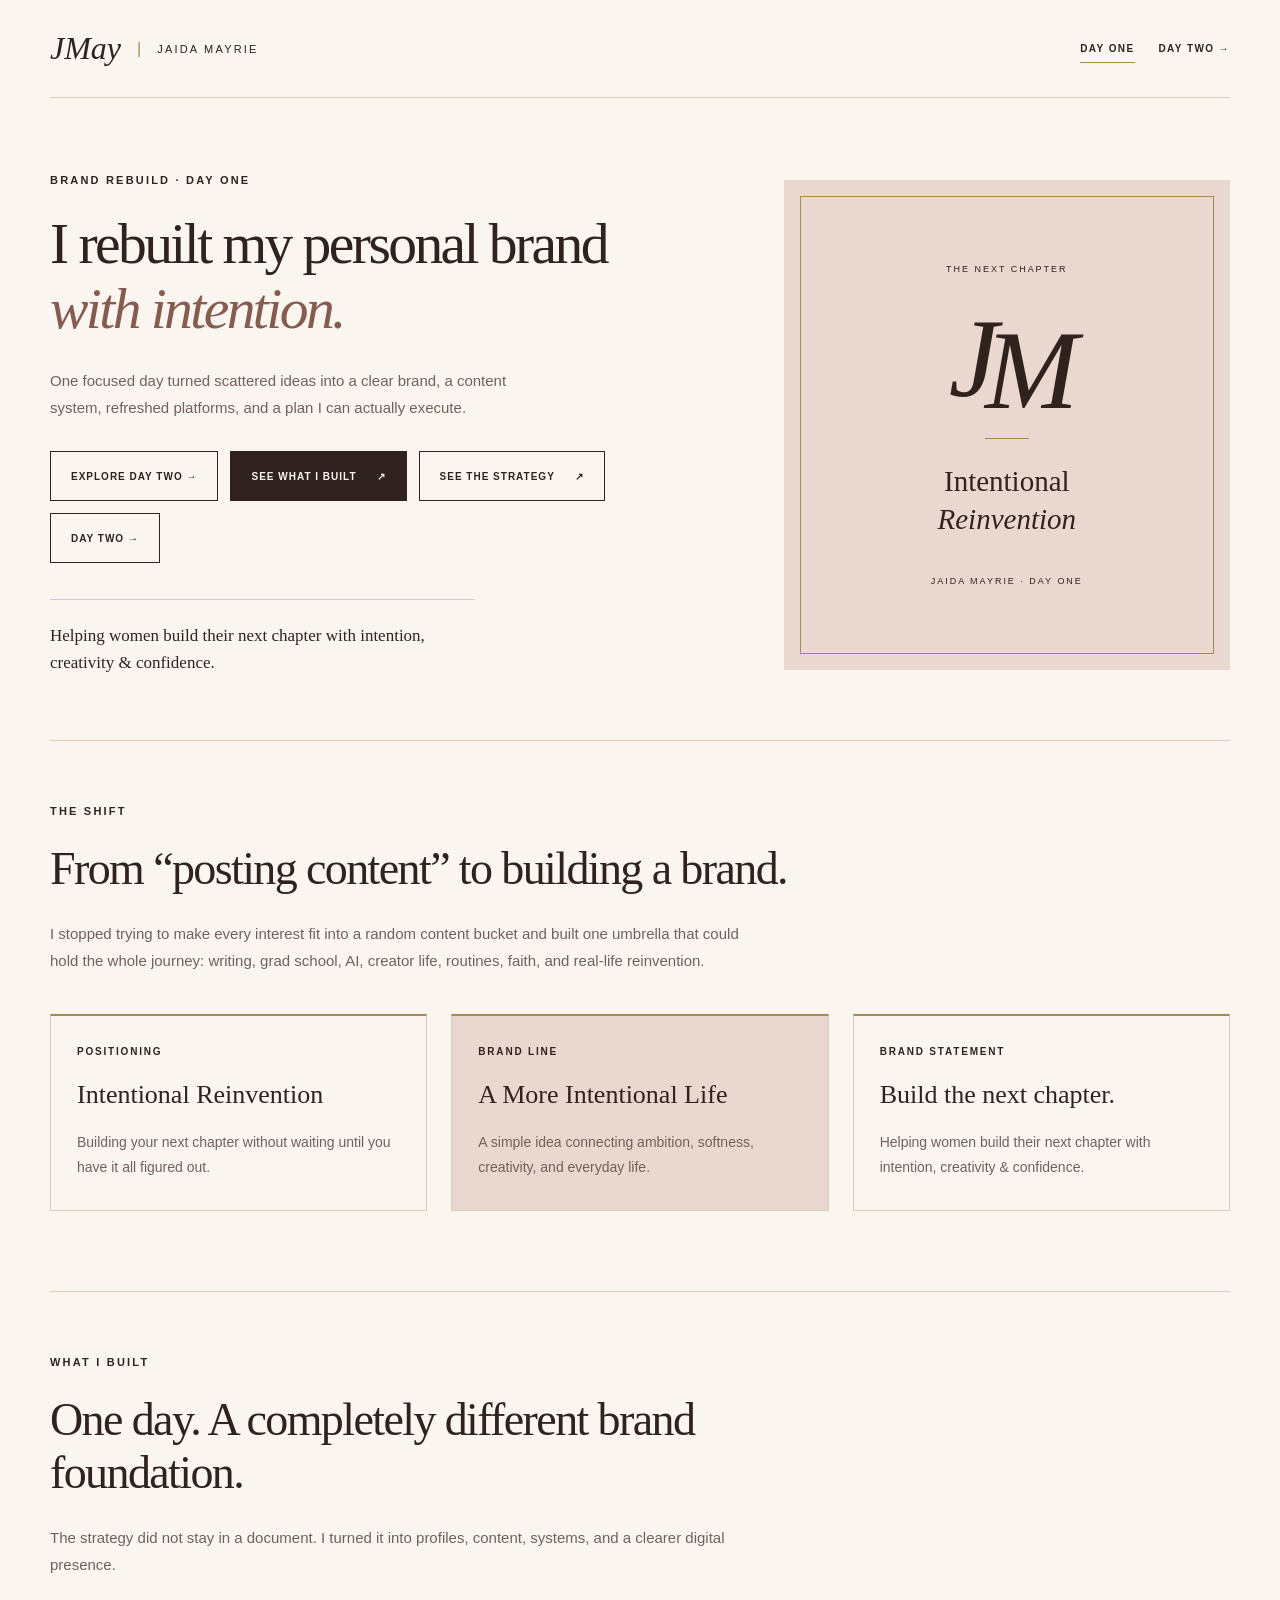
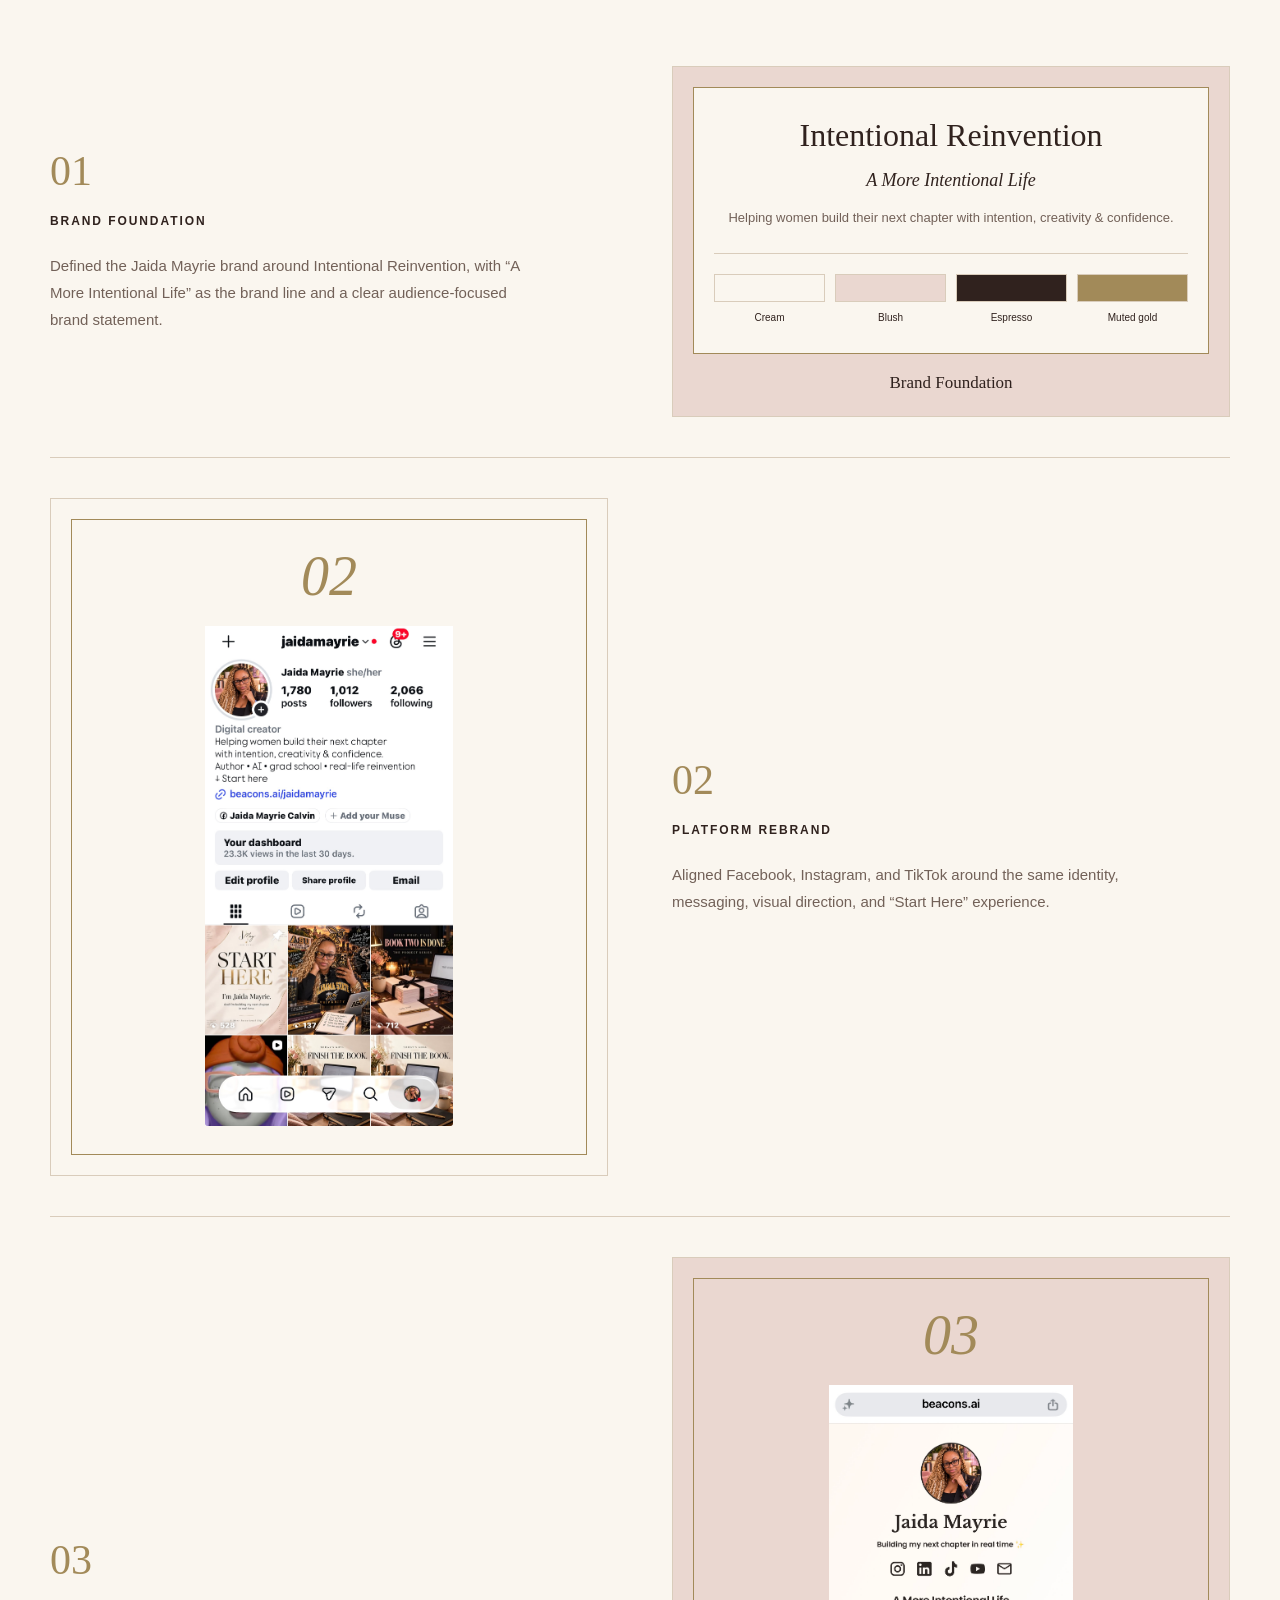
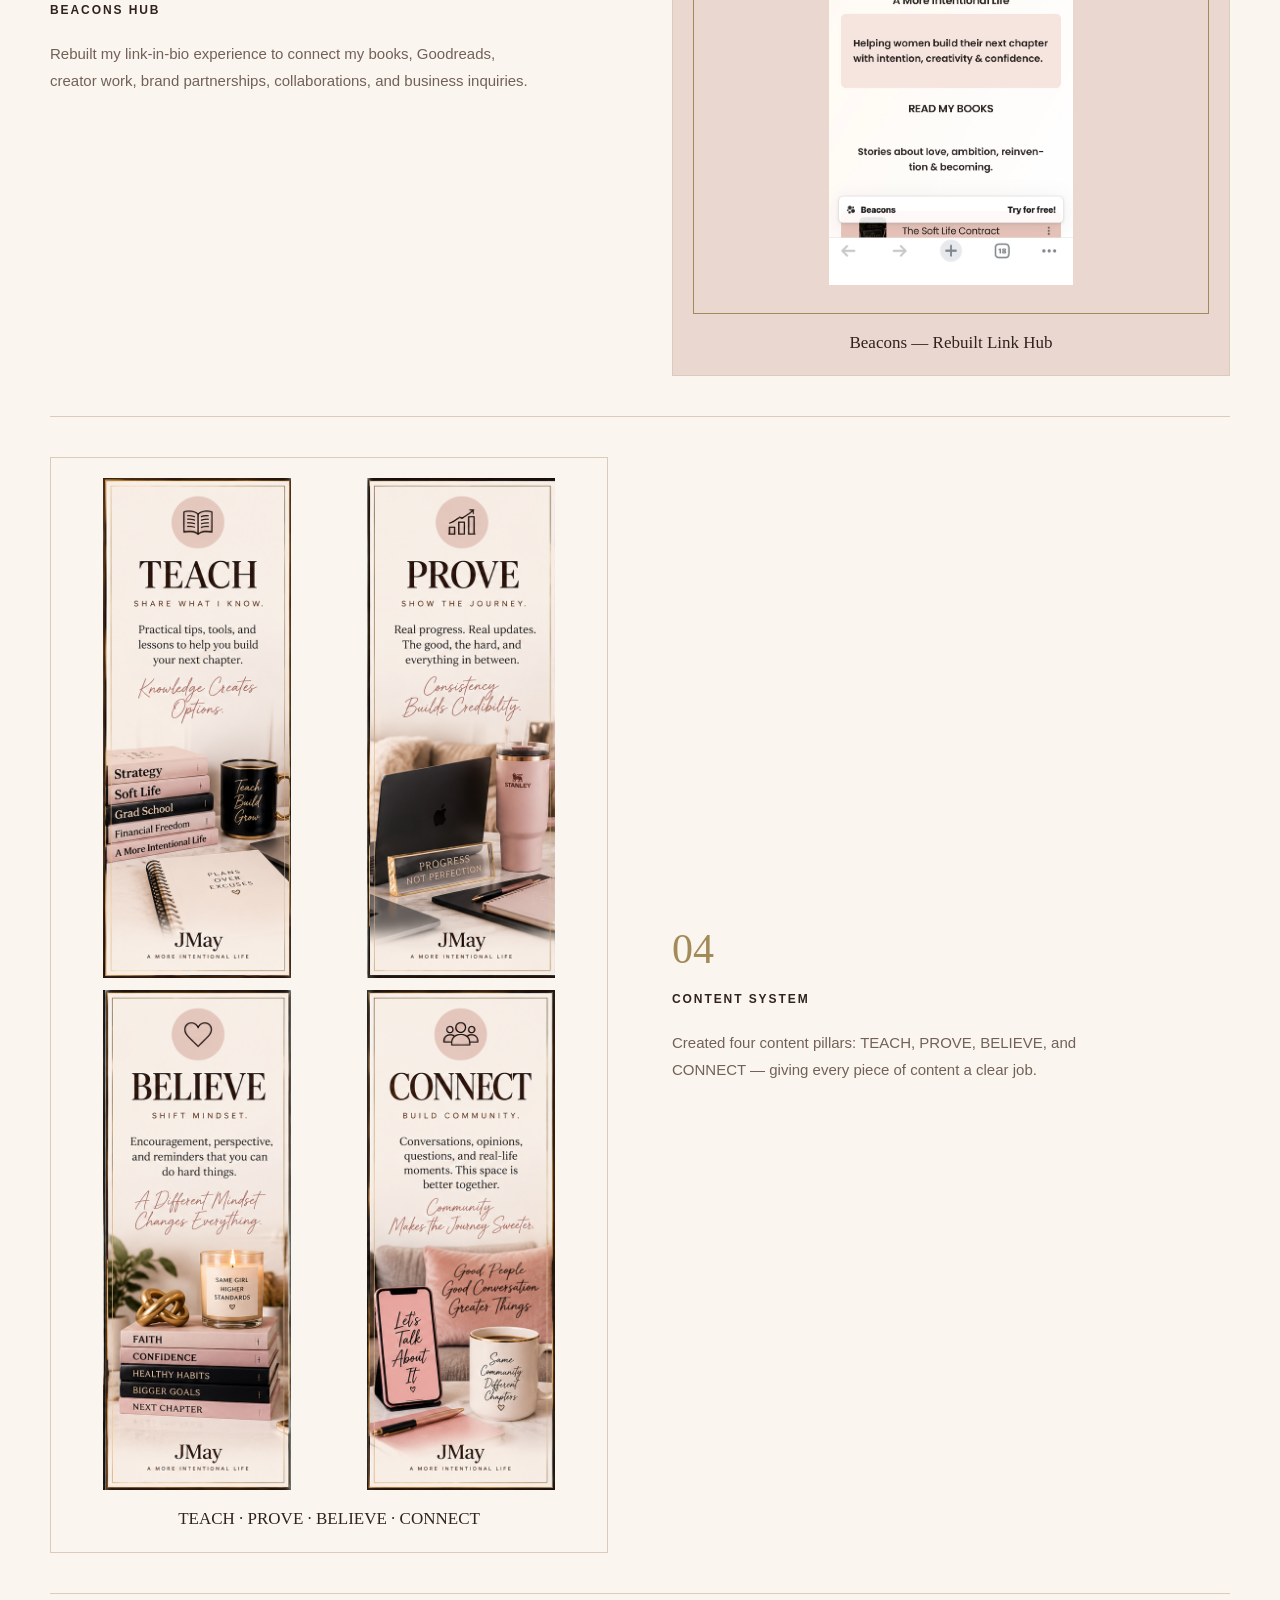
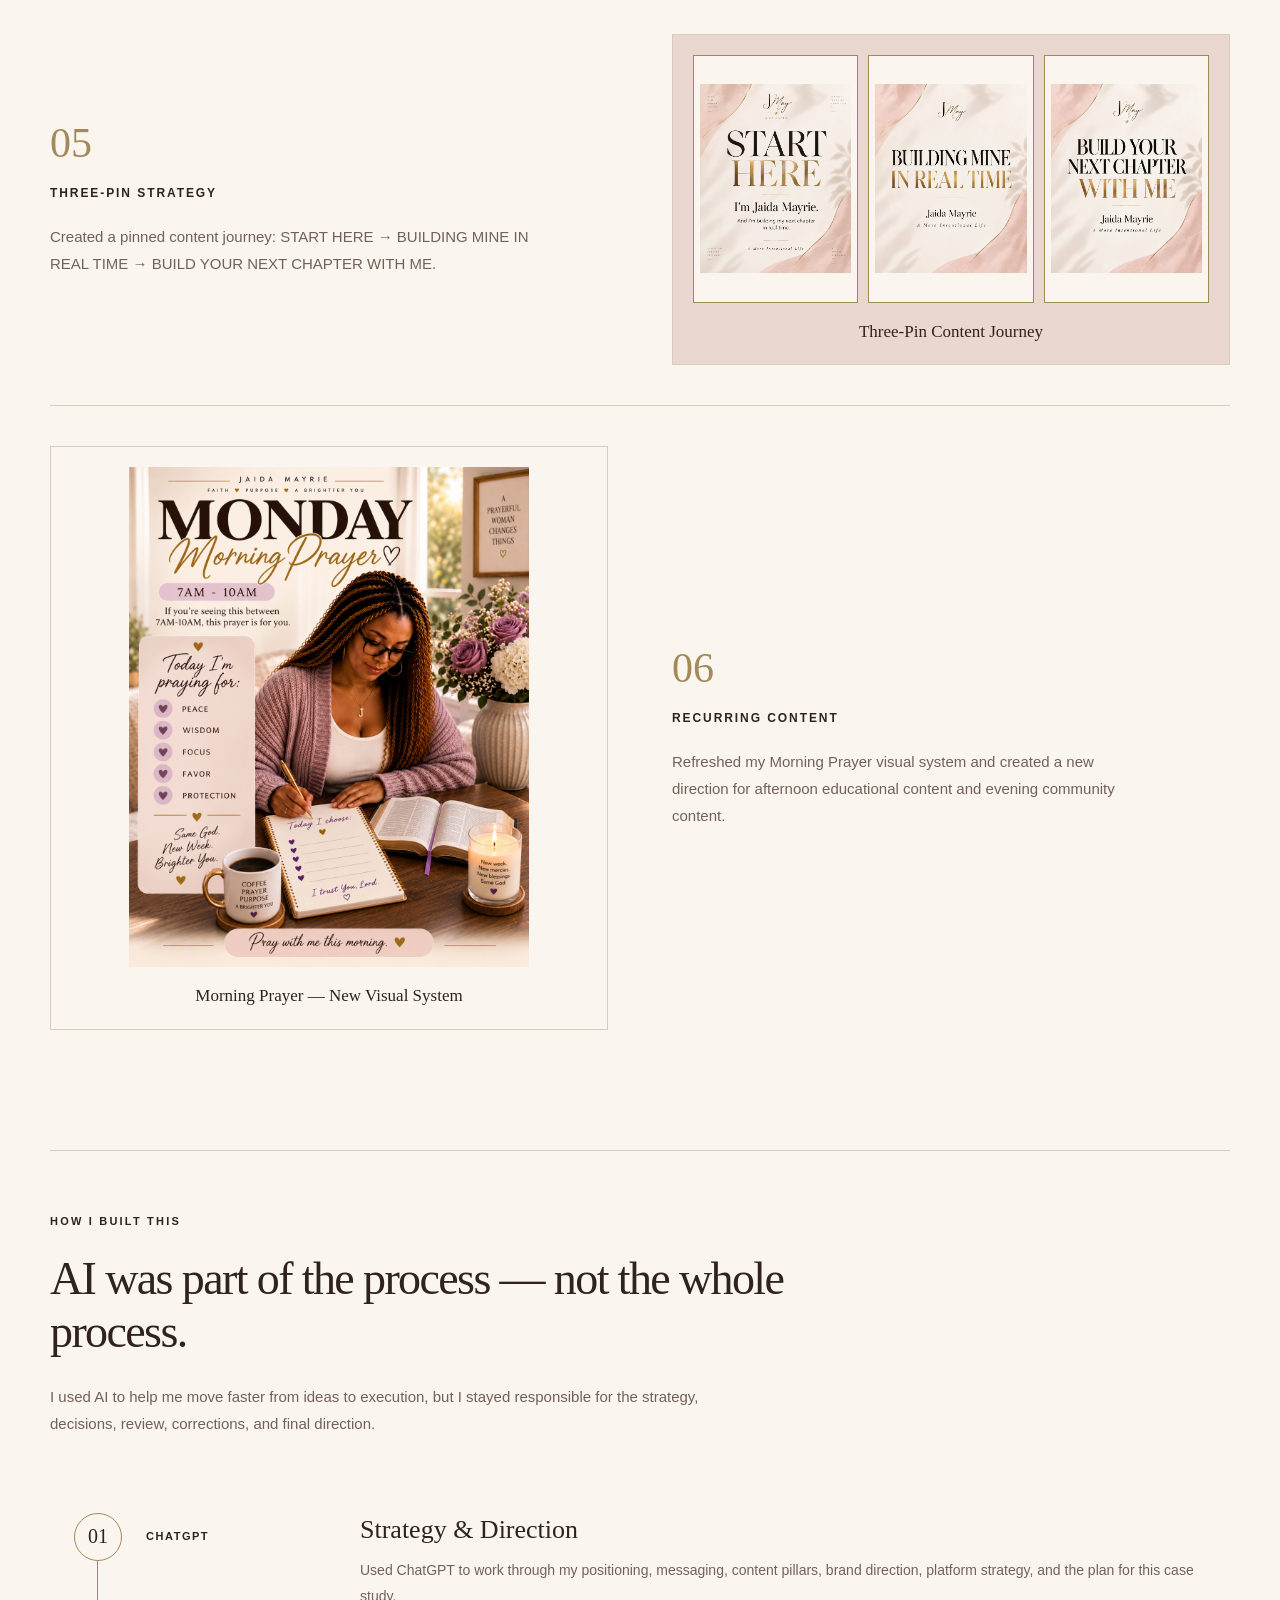
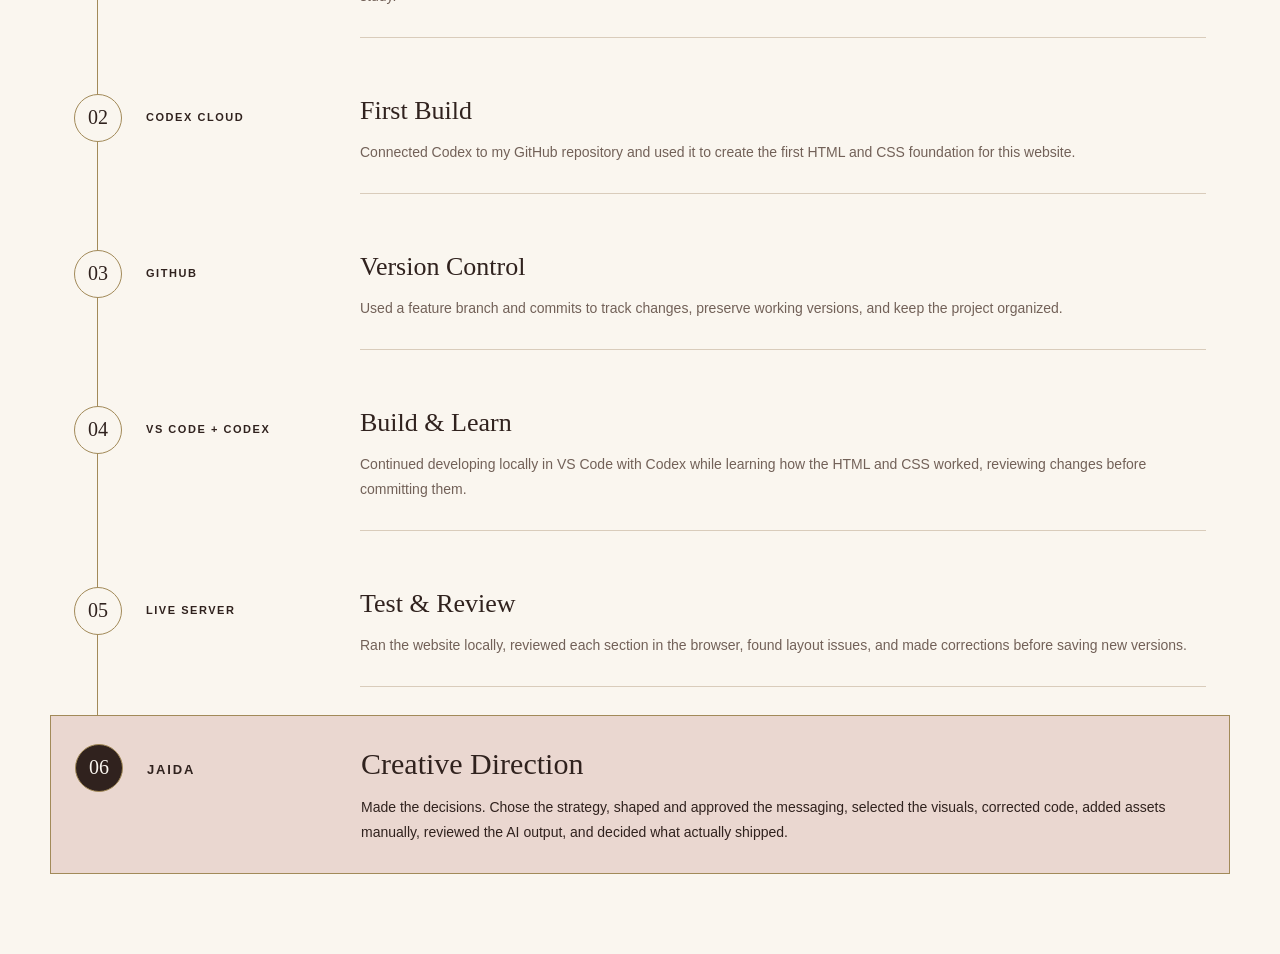
==== commit 70282a4e: "Fix navigation between Day One and Day Two" ====
--- a/index.html
+++ b/index.html
@@ -10,14 +10,22 @@
   </head>
   <body>
     <!-- The header introduces the brand; navigation can come later. -->
-    <header class="site-header">
-      <a class="brand" href="#hero" aria-label="Jaida Mayrie home">
-        <span class="brand-signature">JMay</span>
-        <span class="brand-divider" aria-hidden="true">|</span>
-        <span class="brand-name">JAIDA MAYRIE</span>
-      </a>
-      <p class="tagline">A More Intentional Life</p>
-    </header>
+
+<header class="site-header">
+  <!-- Jaida Mayrie branding -->
+  <a class="brand" href="index.html" aria-label="Jaida Mayrie home">
+    <span class="brand-signature">JMay</span>
+    <span class="brand-divider" aria-hidden="true">|</span>
+    <span class="brand-name">JAIDA MAYRIE</span>
+  </a>
+
+  <!-- Navigation between case study days -->
+  <nav class="day-navigation" aria-label="Case study days">
+    <a href="index.html" aria-current="page">DAY ONE</a>
+    <a href="day2.html">DAY TWO →</a>
+  </nav>
+</header>
+
 
     <main>
       <!-- The hero introduces the brand rebuild. -->
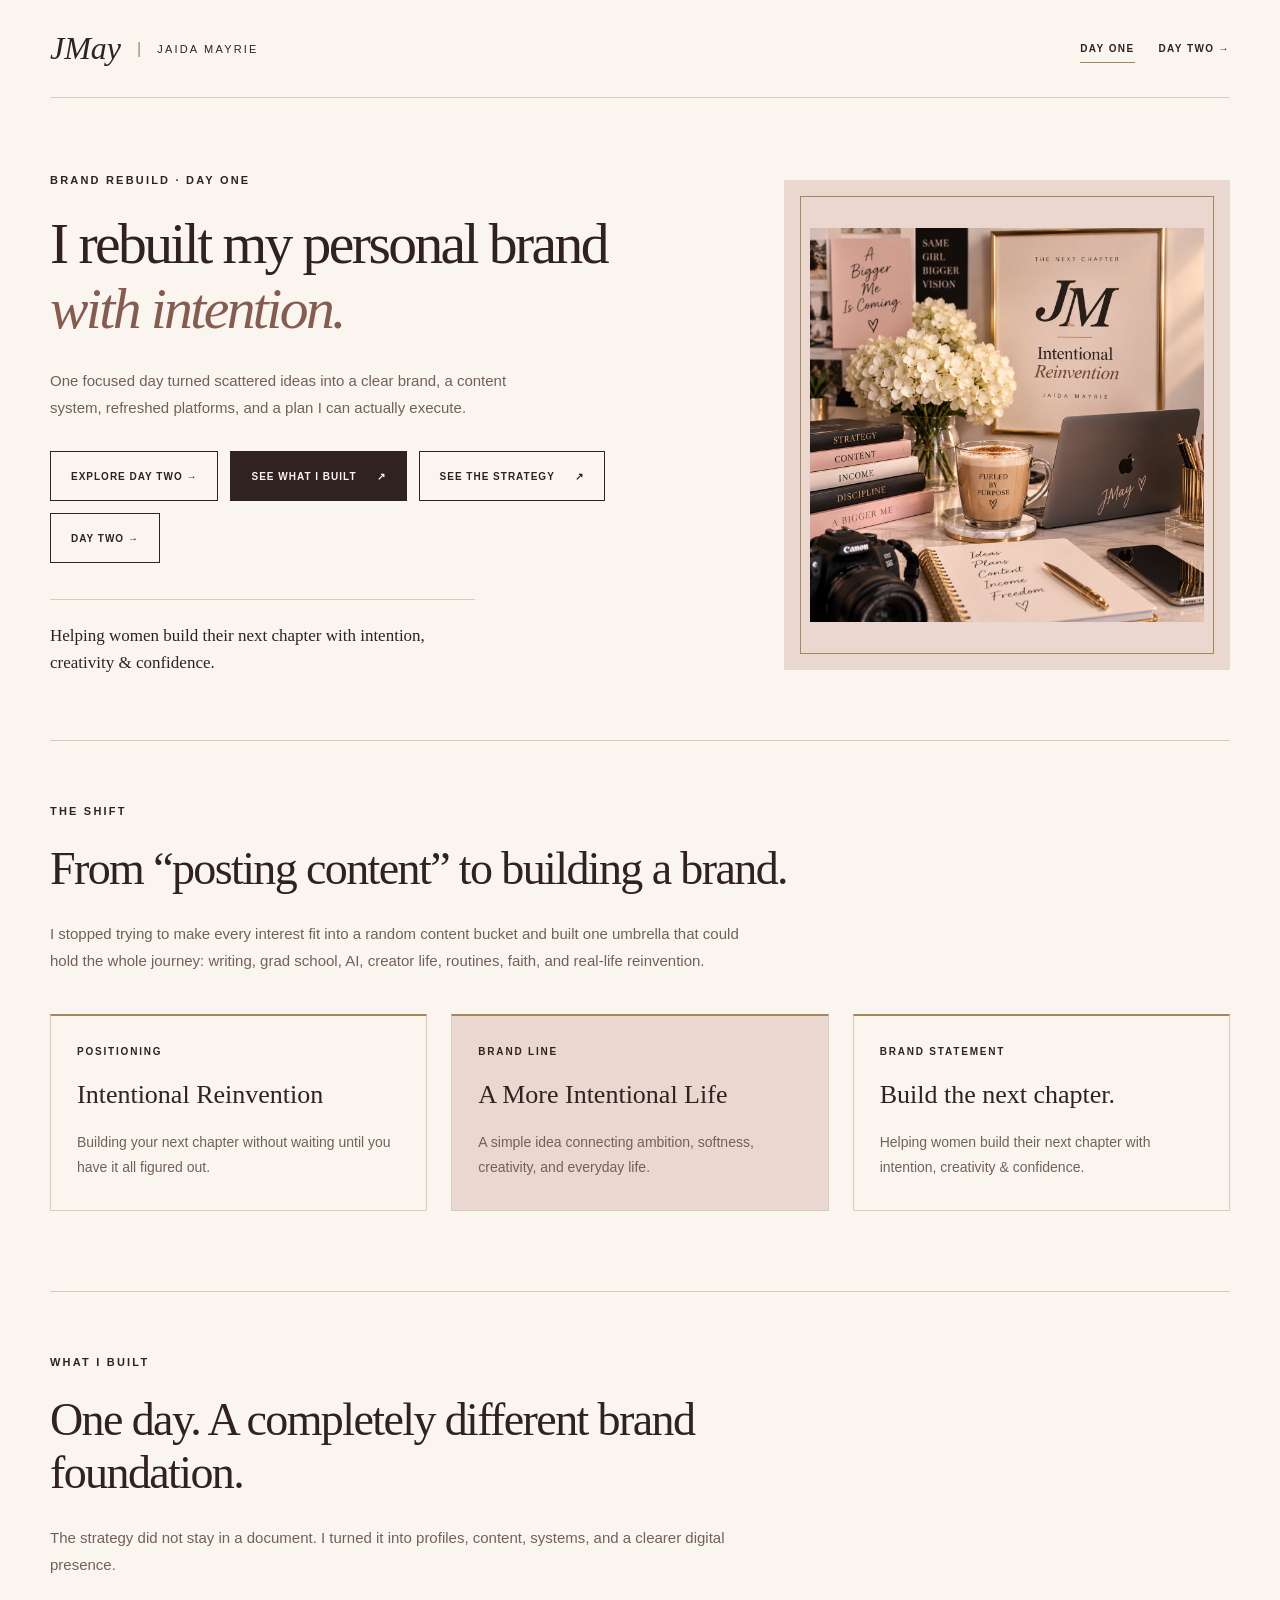
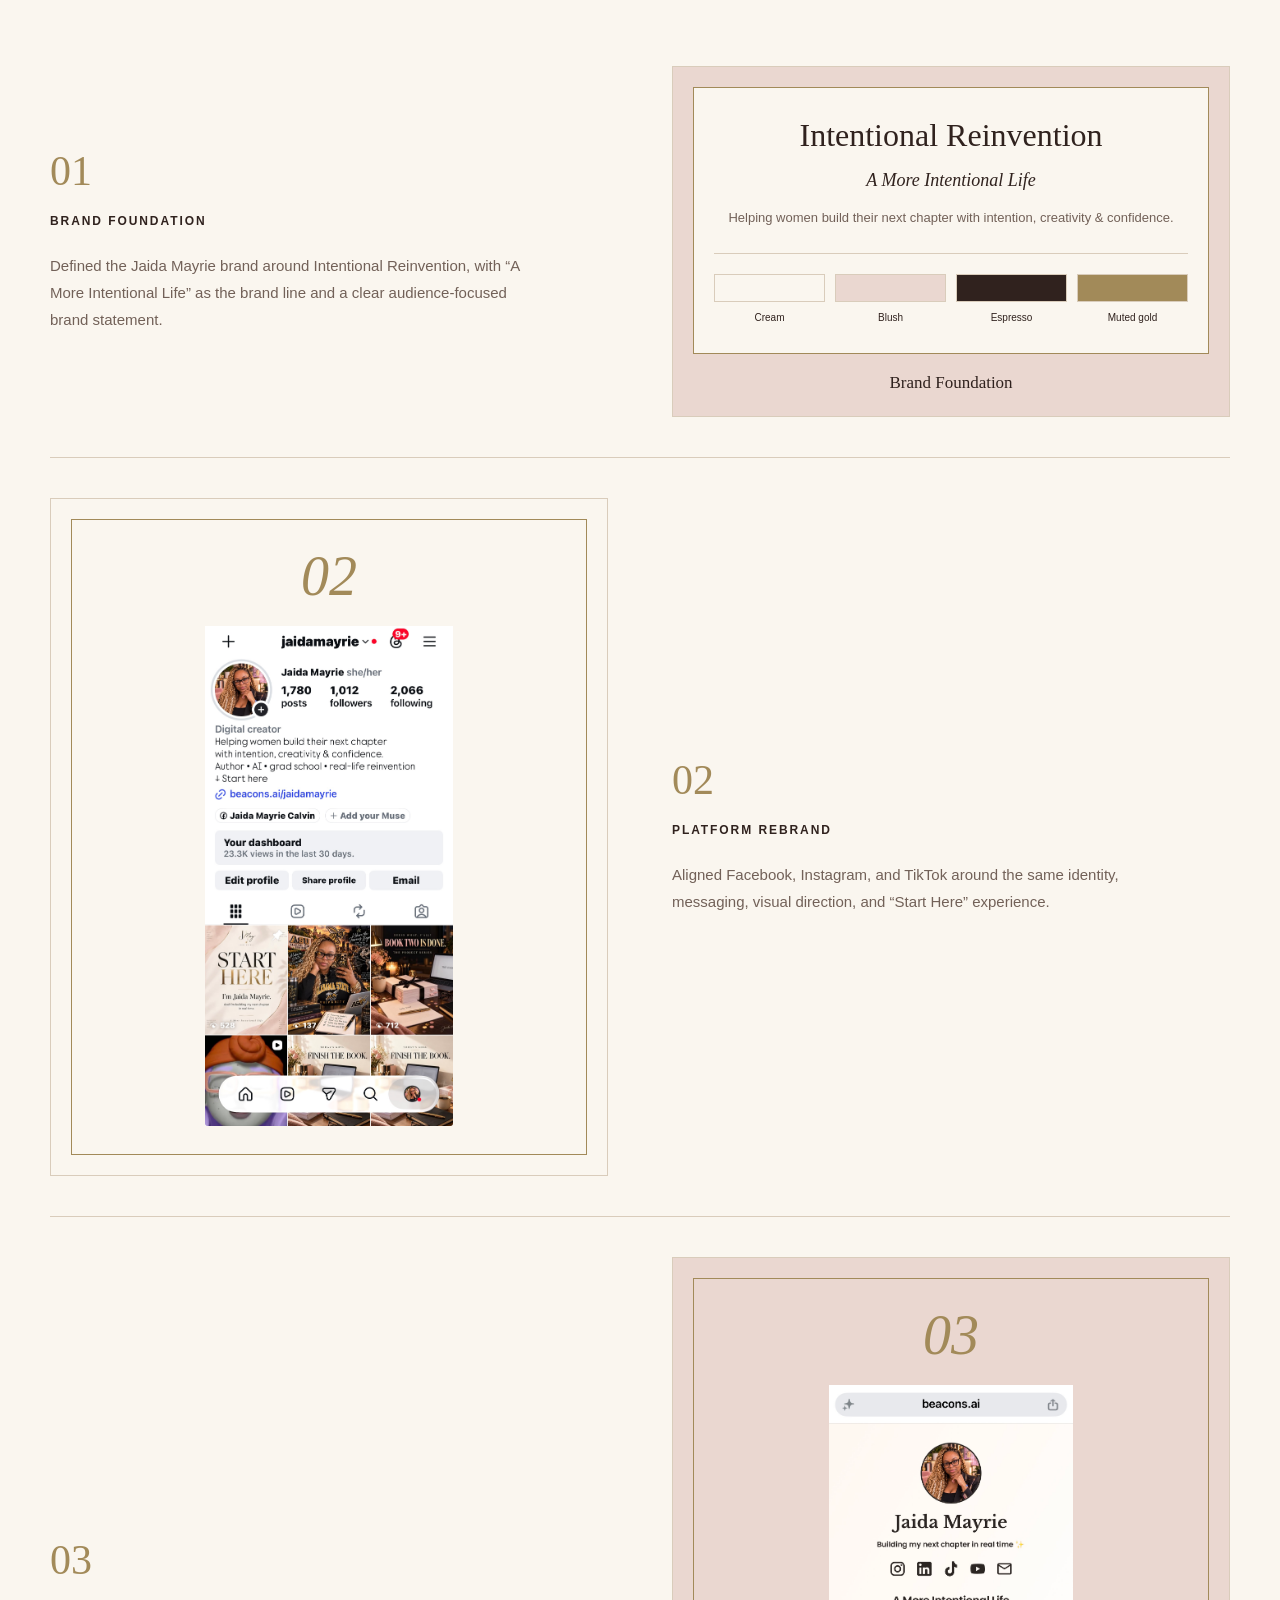
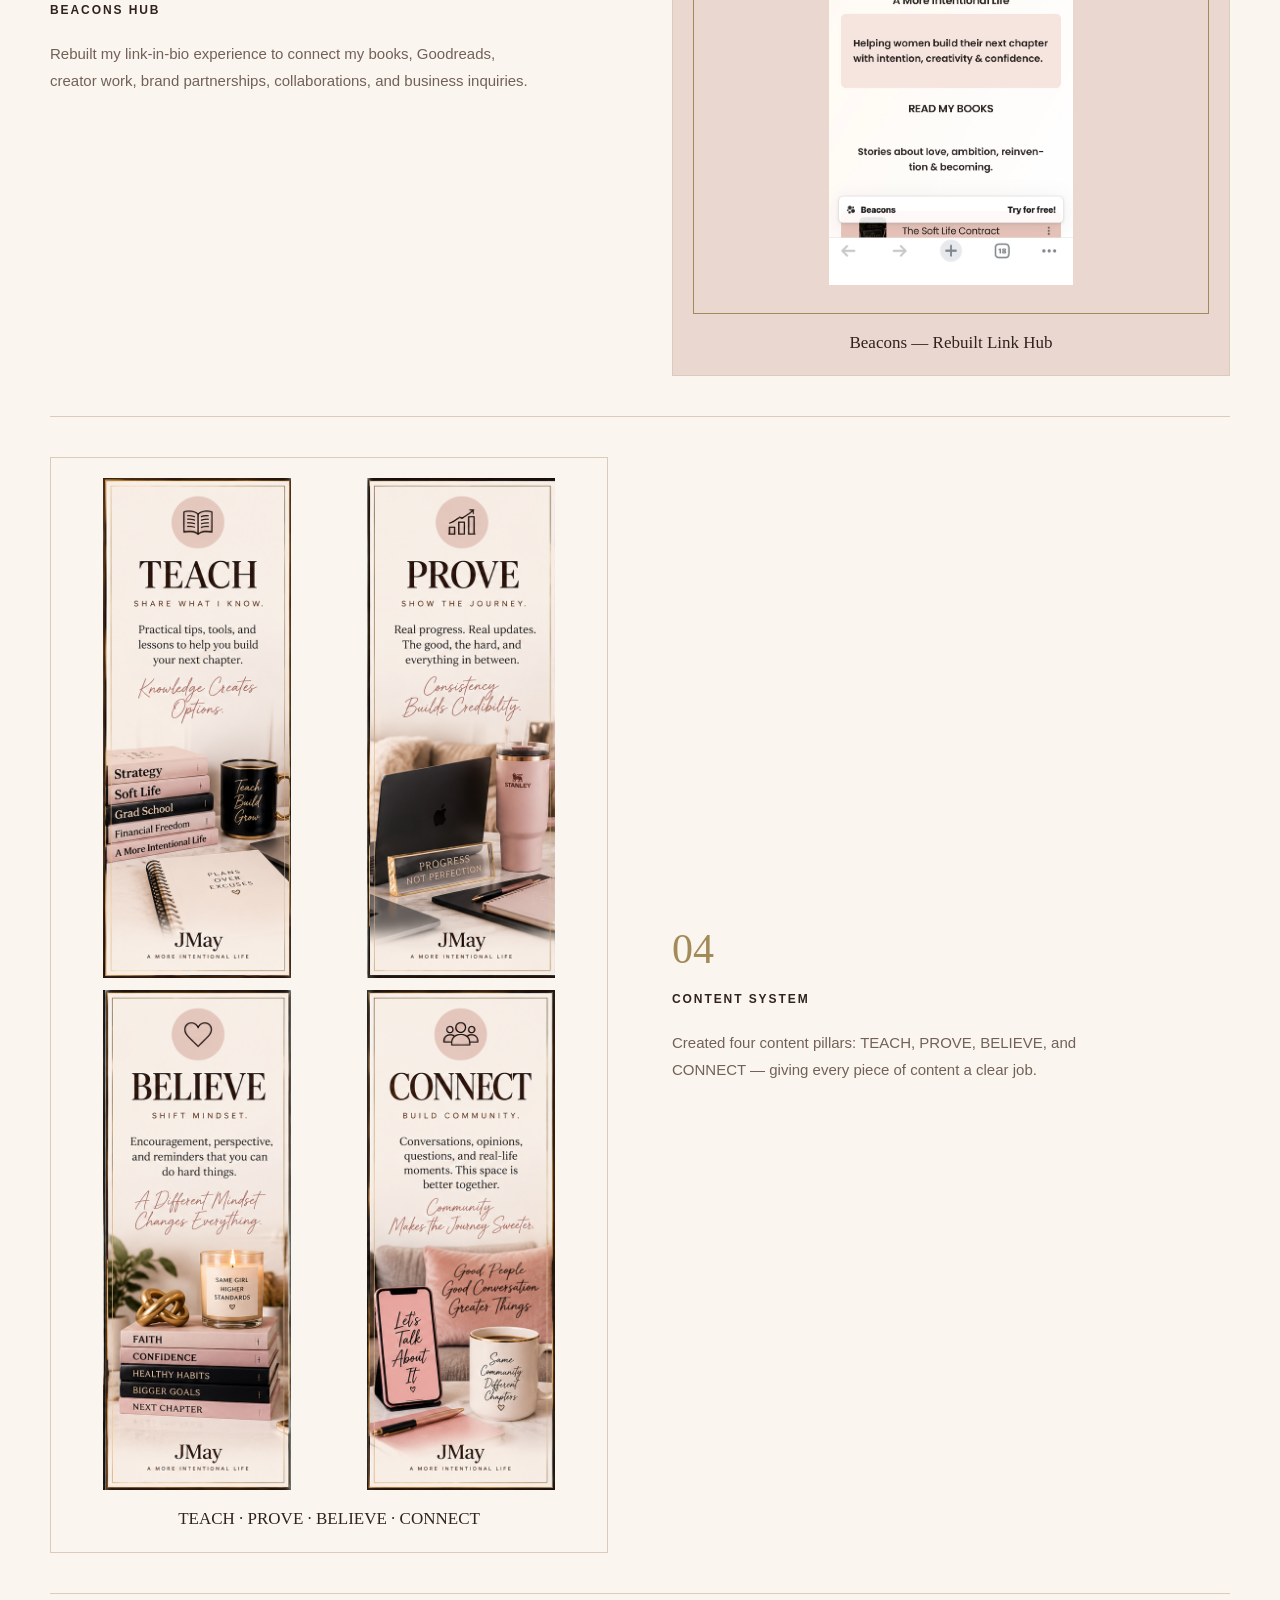
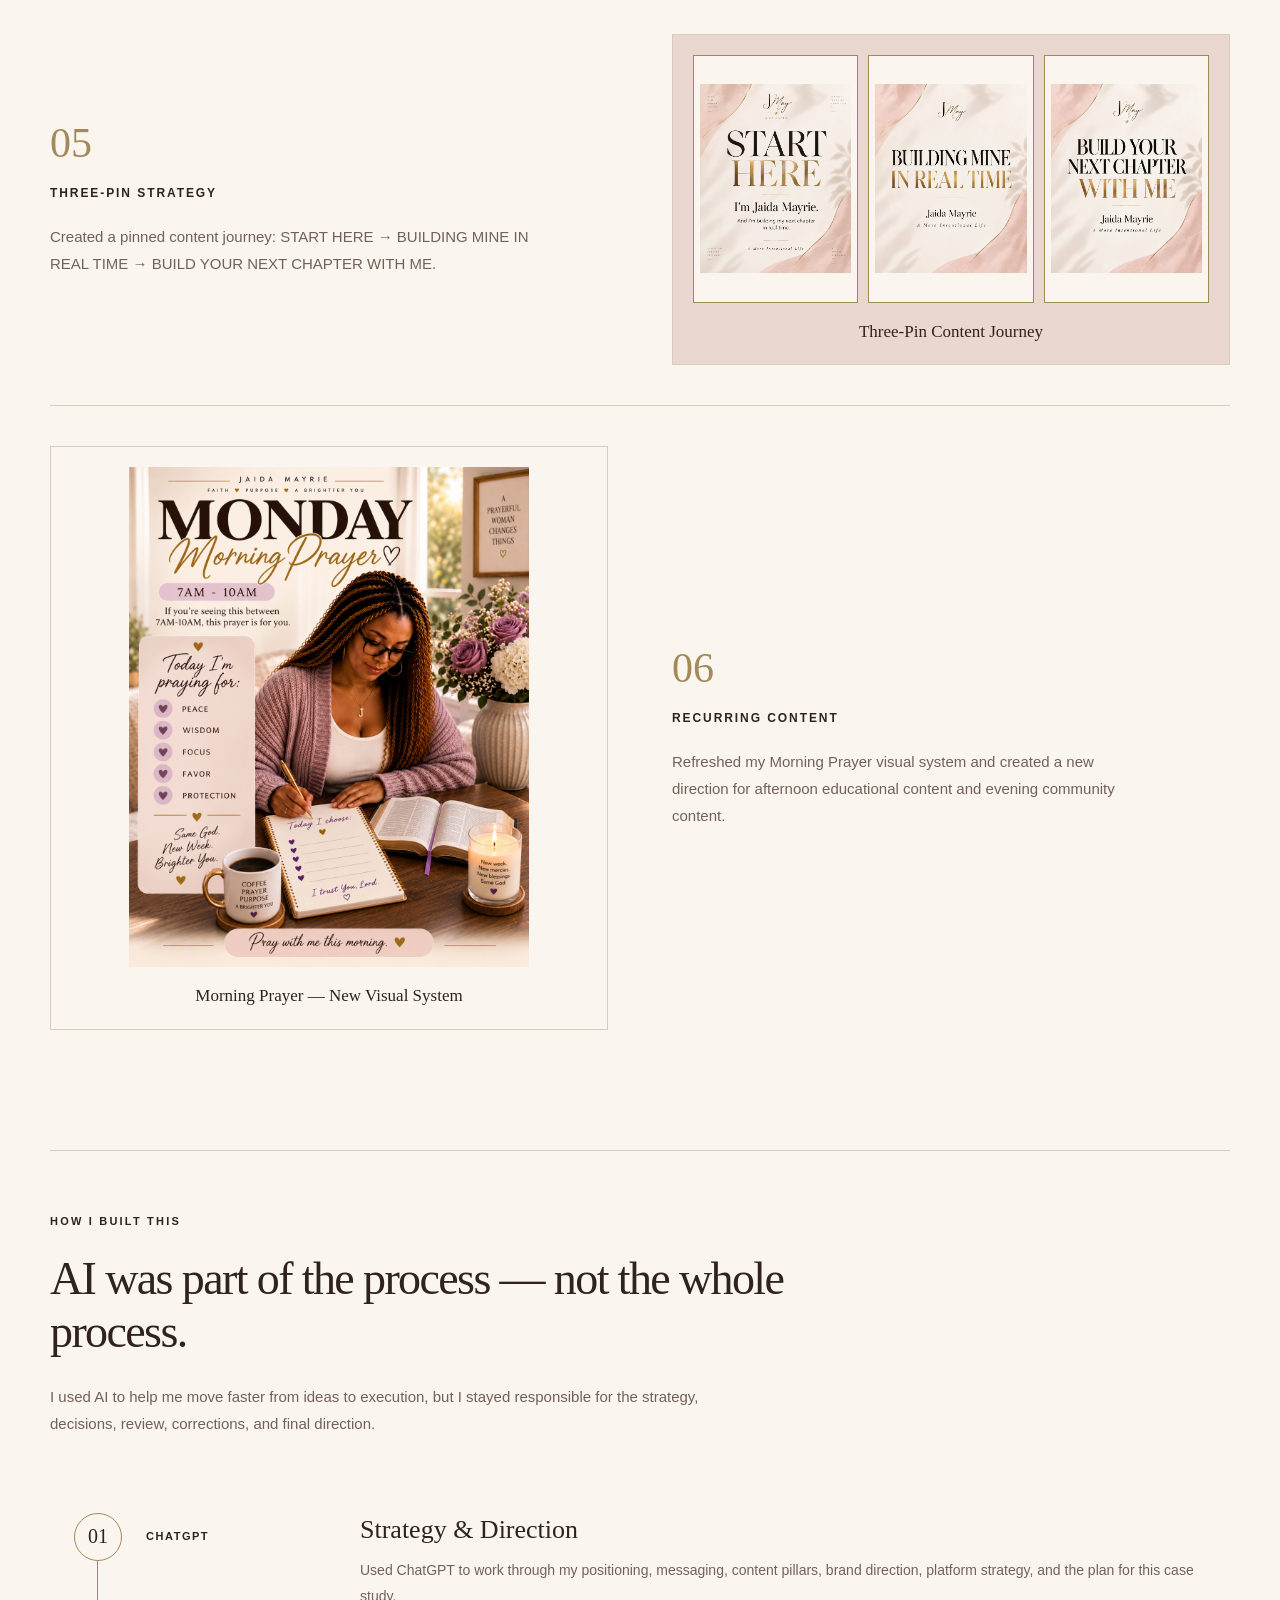
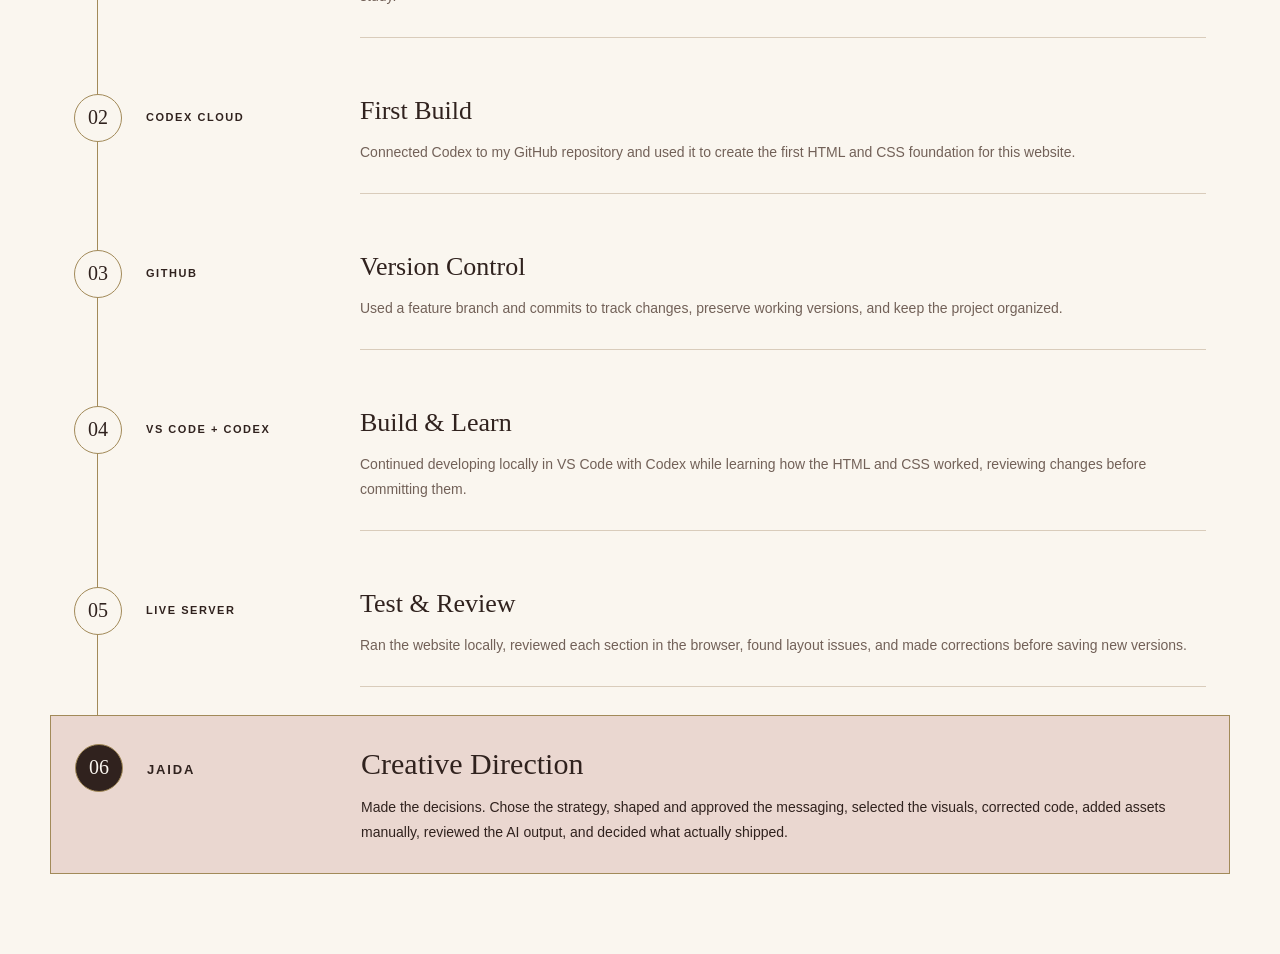
==== commit 90023b99: "finished day 2" ====
--- a/index.html
+++ b/index.html
@@ -48,11 +48,7 @@
 
         <!-- A decorative brand card adds warmth without needing an image. -->
         <div class="brand-card" aria-hidden="true">
-          <span class="card-label">THE NEXT CHAPTER</span>
-          <span class="card-monogram">J<span>M</span></span>
-          <span class="card-rule"></span>
-          <span class="card-positioning">Intentional<br><em>Reinvention</em></span>
-          <span class="card-footer">JAIDA MAYRIE · DAY ONE</span>
+          <img class="build-image" src="assets/images/Intentional Reinvention Workspace.png"
         </div>
       </section>
 
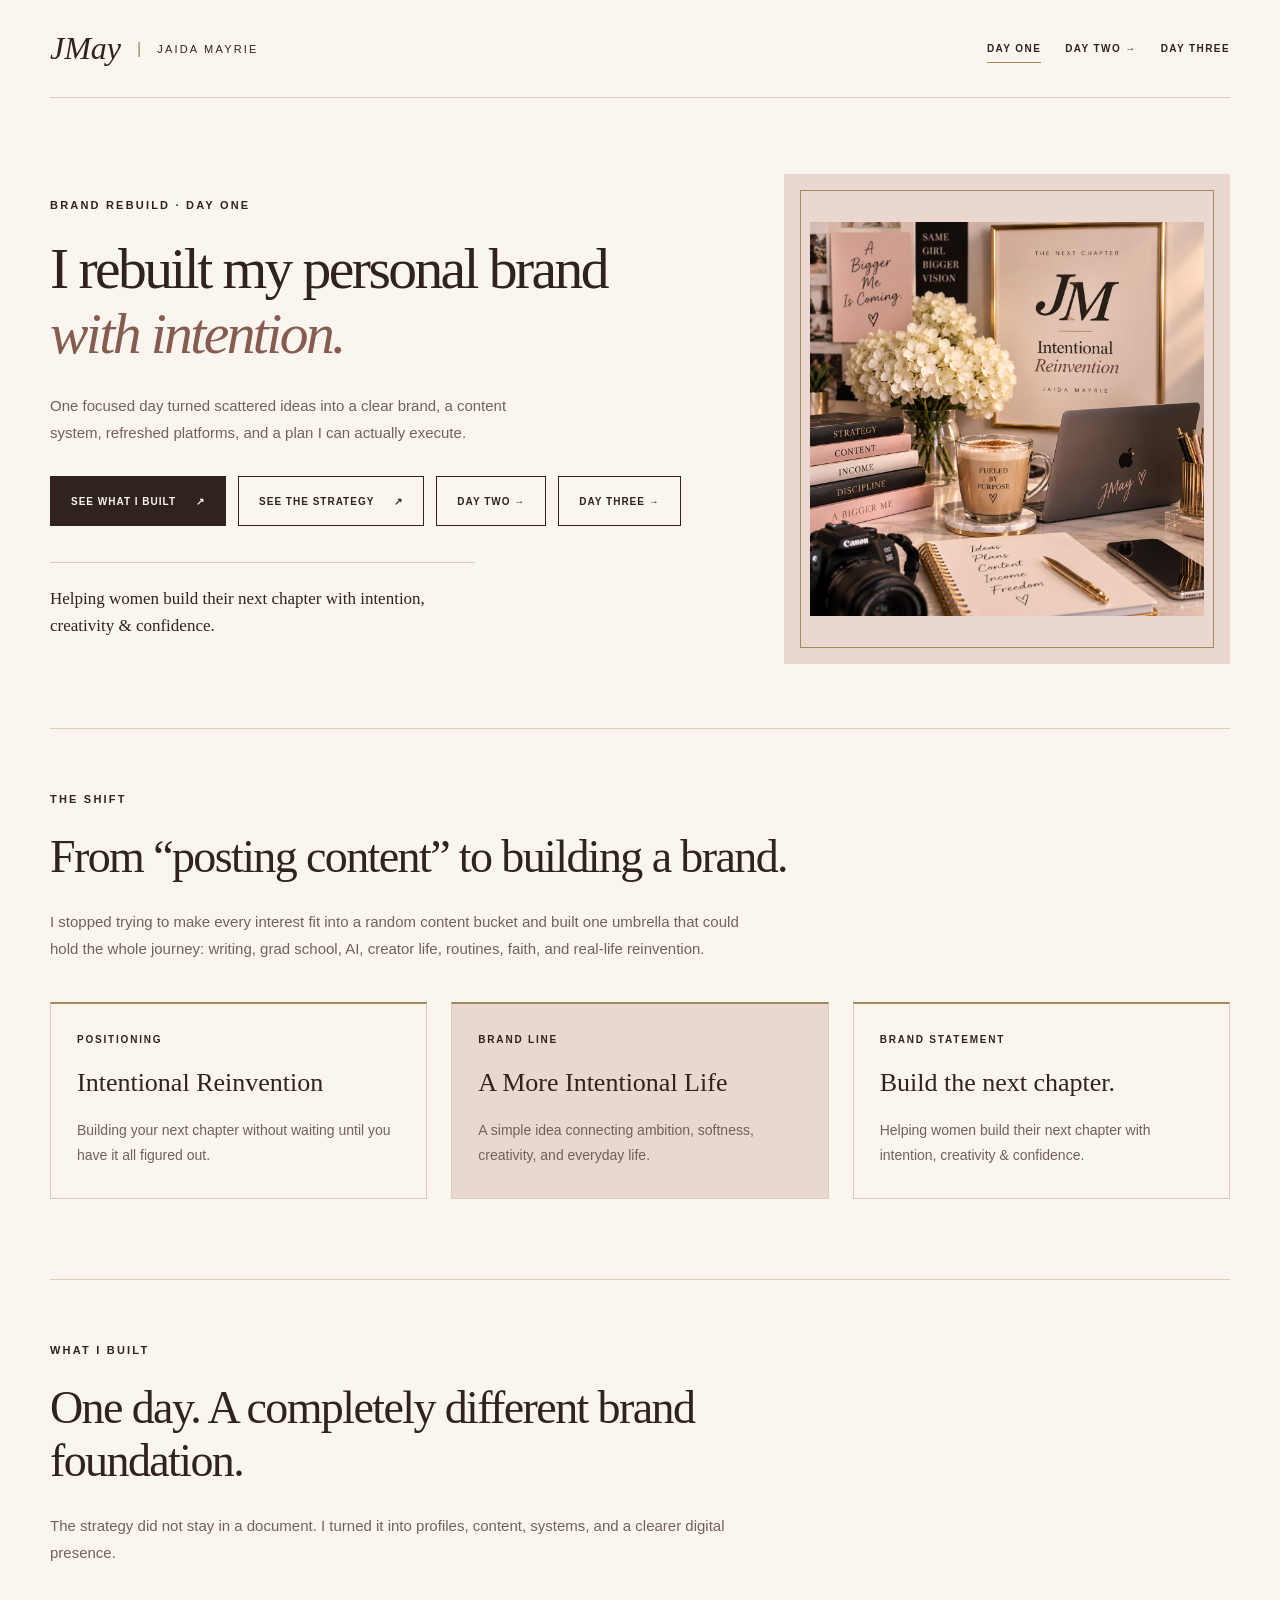
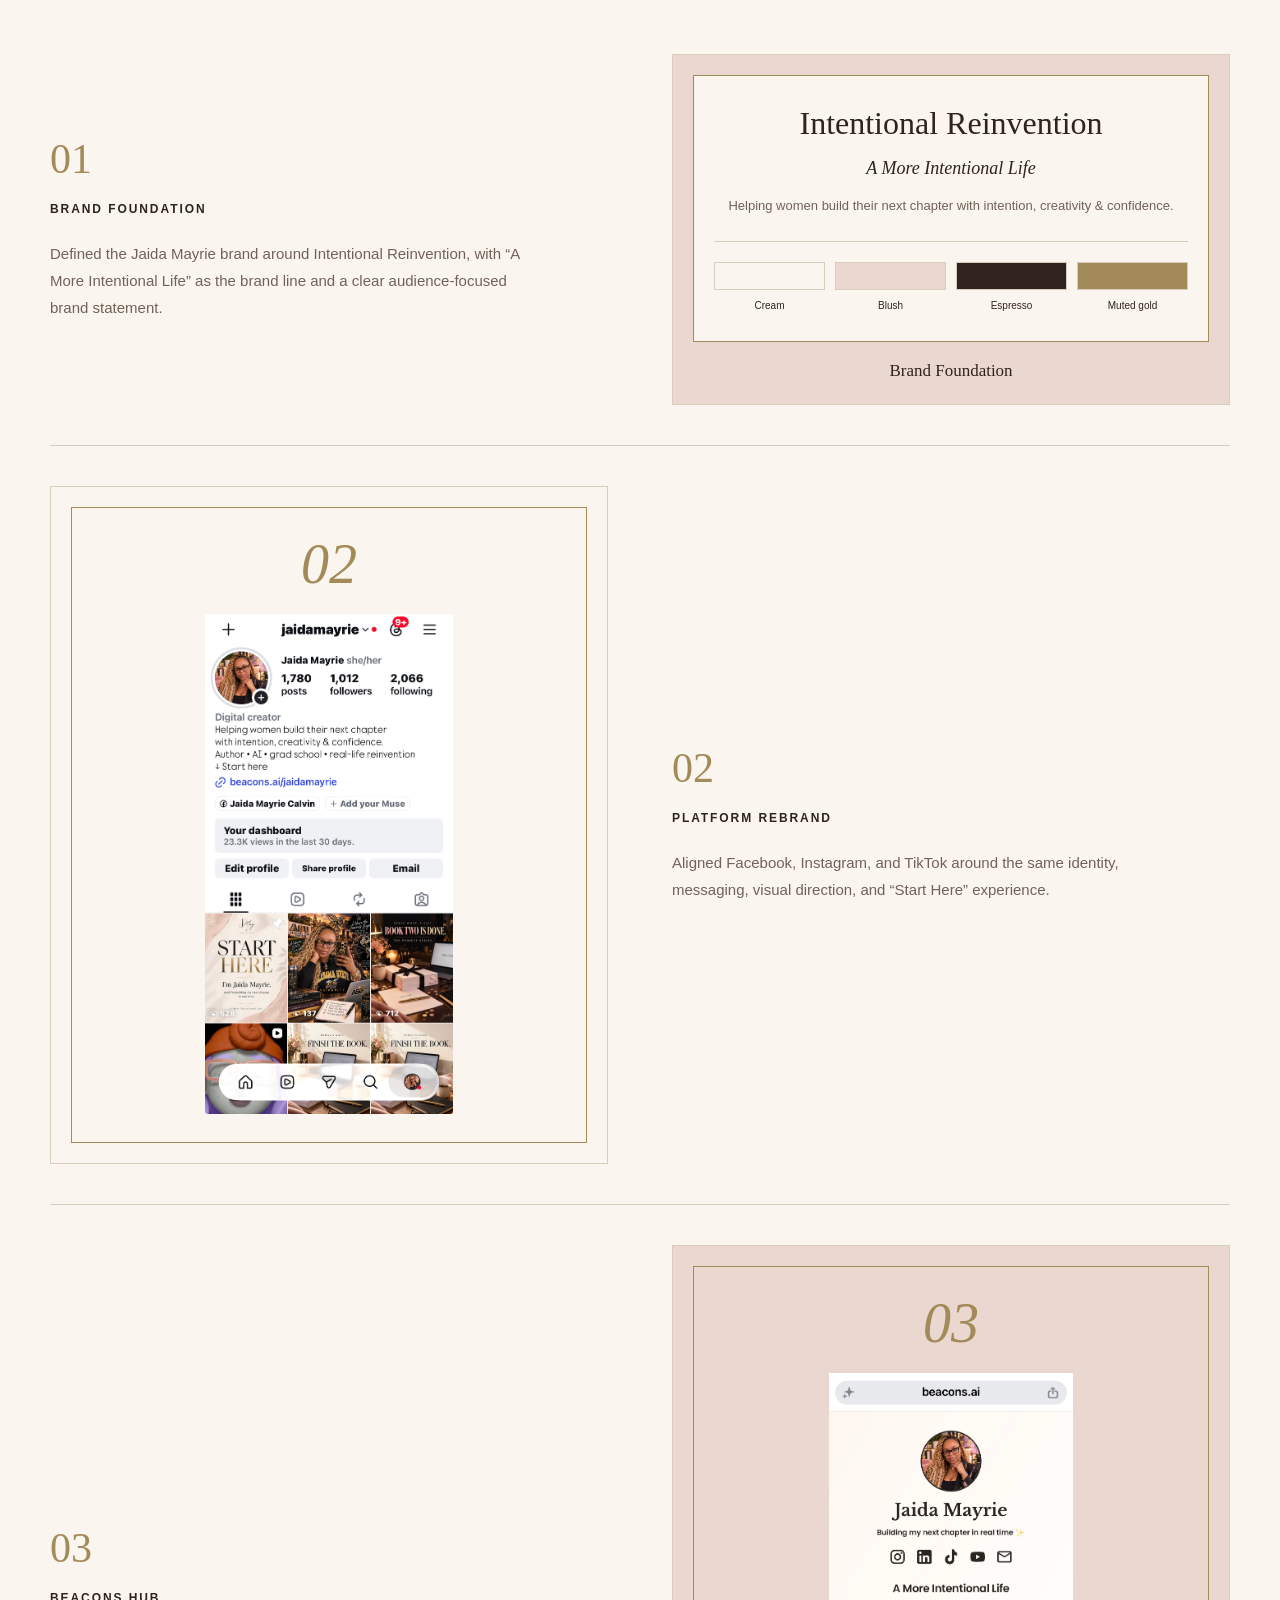
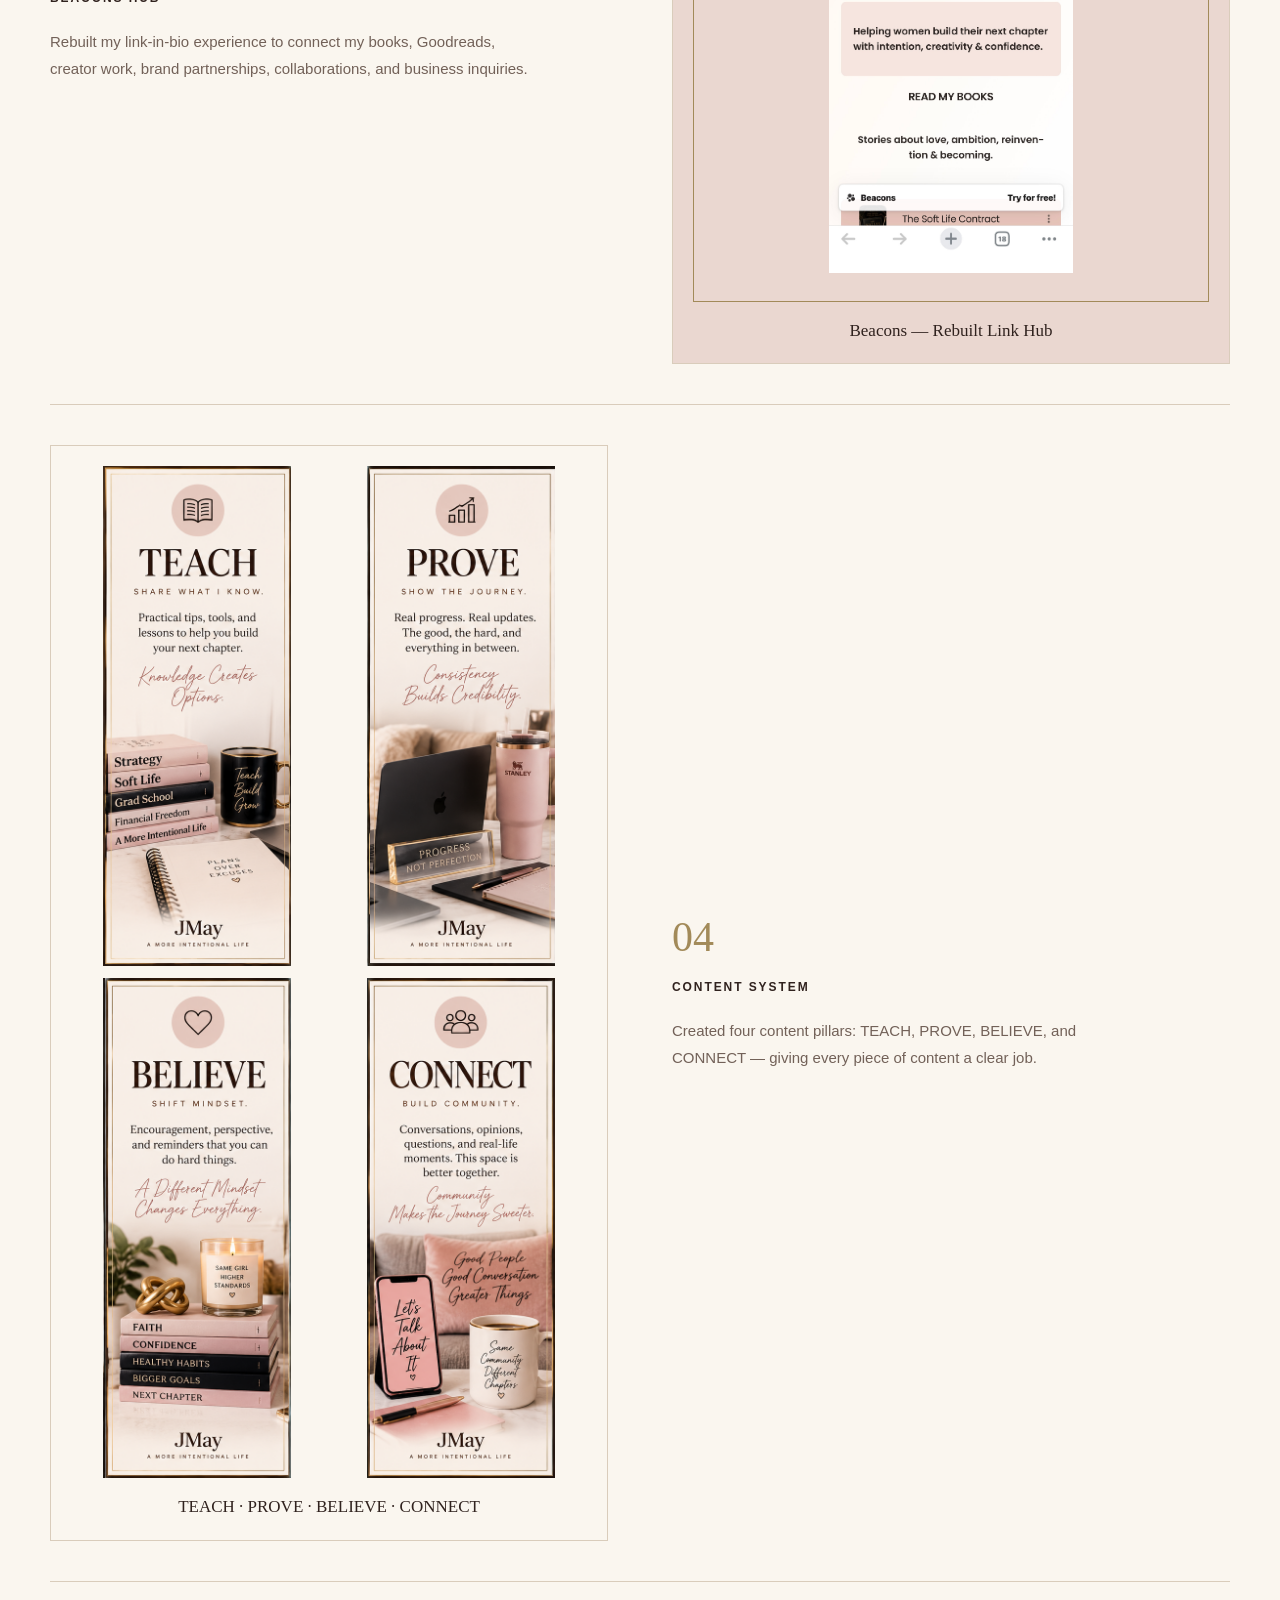
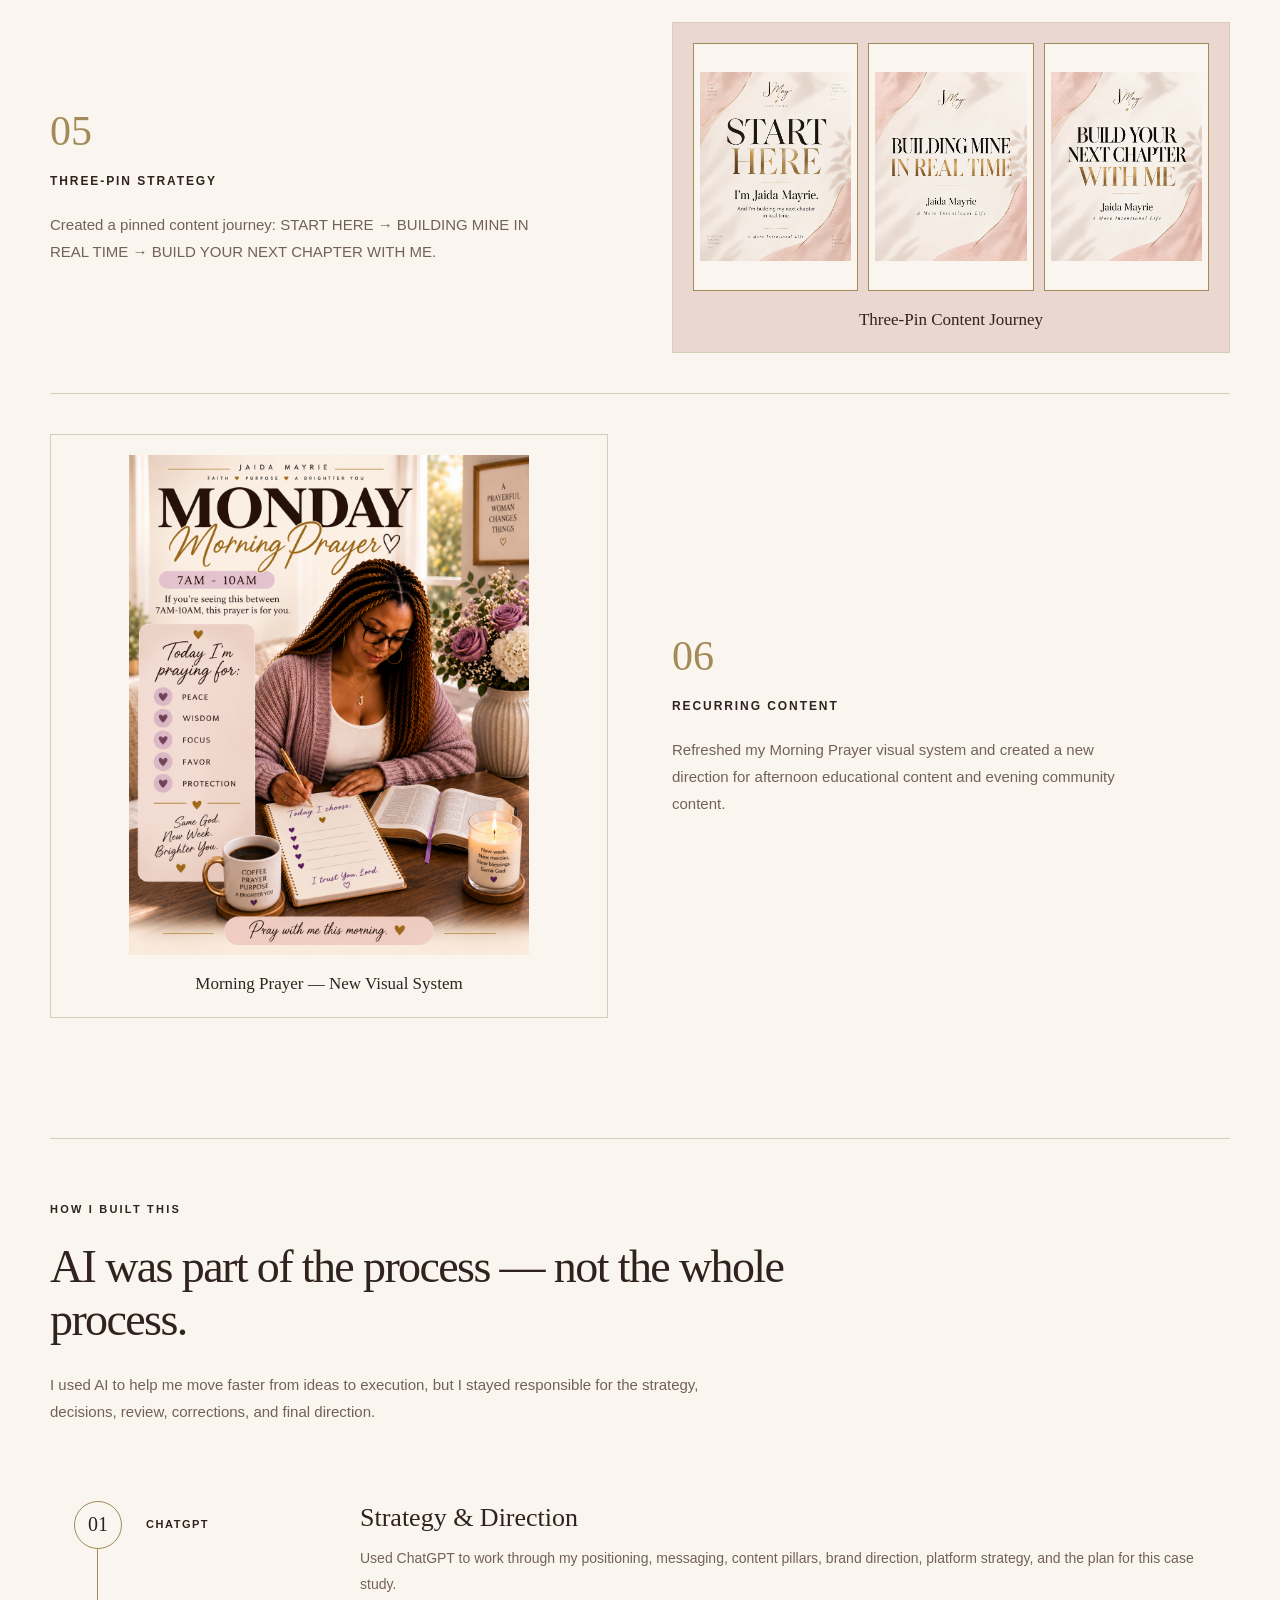
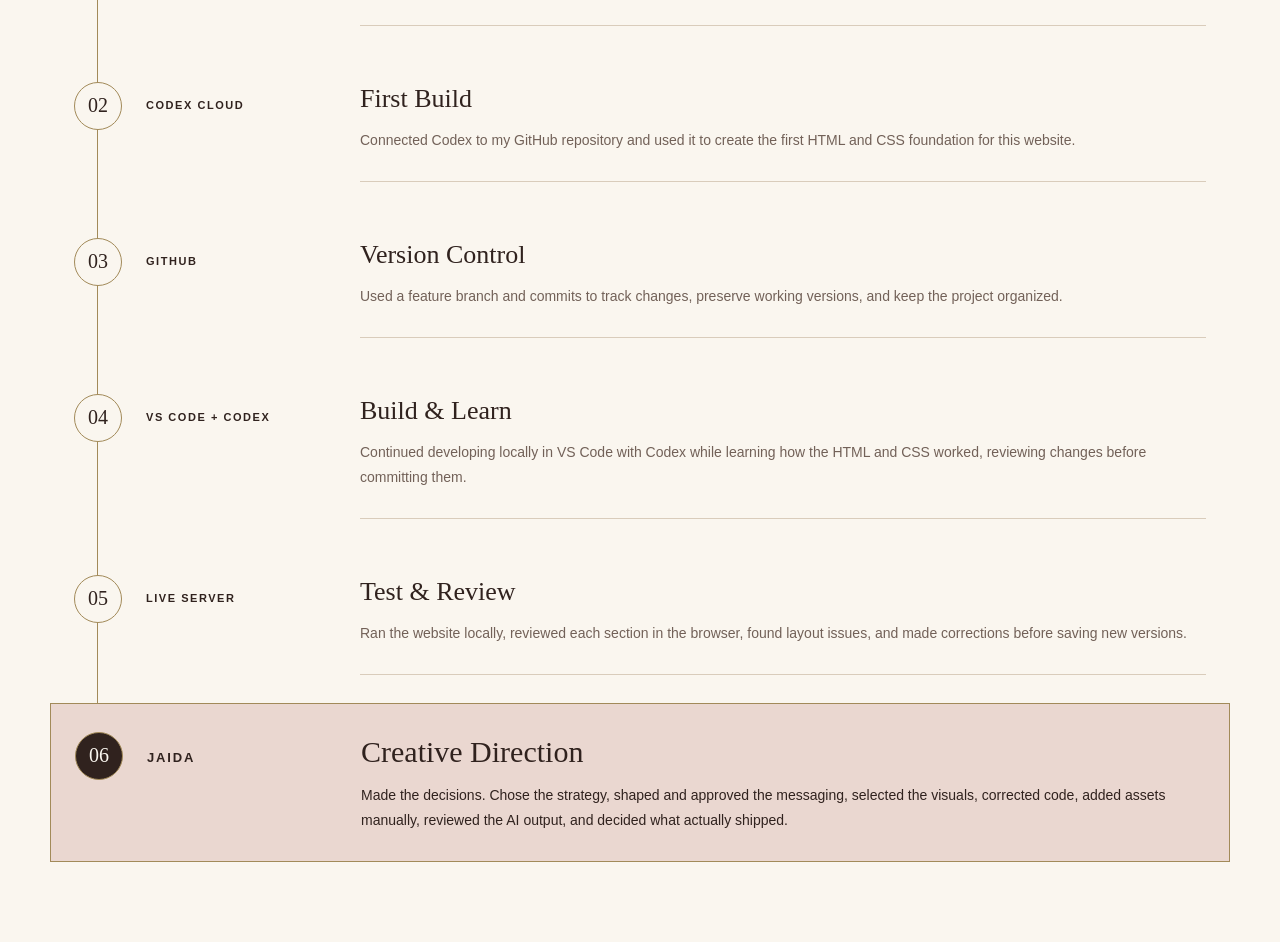
==== commit 0637d7d3: "Complete Day Three AI video case study" ====
--- a/index.html
+++ b/index.html
@@ -23,6 +23,7 @@
   <nav class="day-navigation" aria-label="Case study days">
     <a href="index.html" aria-current="page">DAY ONE</a>
     <a href="day2.html">DAY TWO →</a>
+    <a href="day3.html">DAY THREE</a>
   </nav>
 </header>
 
@@ -37,11 +38,11 @@
 
           <!-- Links use section IDs to jump to content on this same page. -->
           <div class="hero-actions" role="group" aria-label="Case study sections">
-            <a class="button button-secondary" href="day2.html"> EXPLORE DAY TWO → </a>
             <a class="button button-primary" href="#build">SEE WHAT I BUILT <span aria-hidden="true">↗</span></a>
             <a class="button button-secondary" href="#strategy">SEE THE STRATEGY <span aria-hidden="true">↗</span></a>
             <!-- Continue the case-study series on its own page. -->
             <a class="button button-secondary" href="day2.html">DAY TWO →</a>
+            <a class="button button-secondary" href="day3.html">DAY THREE →</a>
           </div>
           <p class="hero-mission">Helping women build their next chapter with intention, creativity &amp; confidence.</p>
         </div>
--- a/styles.css
+++ b/styles.css
@@ -652,3 +652,75 @@
   .closing-statement { margin-top: 32px; padding: 28px 24px; }
   .day-two-footer { flex-direction: column; align-items: flex-start; gap: 24px; padding-block: 28px 40px; }
 }
+
+
+/* Day Three keeps the shared cover but gives this issue its own text graphic. */
+.day-three-number {
+  font-family: Georgia, 'Times New Roman', serif;
+  font-size: 112px;
+  font-style: italic;
+  line-height: 1;
+  letter-spacing: -0.06em;
+}
+.day-three-steps { margin-block: 28px; font-size: 15px; line-height: 1.9; letter-spacing: 0.24em; }
+.day-three-visual .card-rule { margin-bottom: 0; }
+.day-three-visual .card-footer { margin-top: 28px; line-height: 1.8; }
+
+/* Four topics form a two-by-two journal; the shared phone layout stacks them. */
+.day-three-cards { grid-template-columns: repeat(2, minmax(0, 1fr)); }
+.day-three-cards .shift-card:nth-child(3) { background: var(--blush); }
+.day-three-cards h3 { font-size: clamp(20px, 2.3vw, 26px); line-height: 1.35; }
+@media (max-width: 800px) {
+  .day-three-cards { grid-template-columns: minmax(0, 1fr); }
+}
+
+/* Day Three's video sits in a blush editorial frame with a dark viewing area. */
+.day-three-video-showcase {
+  min-width: 0;
+  margin: 40px 0 0;
+  padding: 24px;
+  border: 1px solid var(--line);
+  background: var(--blush);
+}
+.day-three-video-frame {
+  min-width: 0;
+  overflow: hidden;
+  border: 1px solid var(--gold);
+  background: var(--espresso);
+}
+/* Auto height follows the source aspect ratio; contain prevents cropping
+   when the 550px height limit adds space around a tall video. */
+.day-three-video {
+  display: block;
+  width: 100%;
+  max-width: 100%;
+  height: auto;
+  max-height: 550px;
+  object-fit: contain;
+  background: var(--espresso);
+}
+.day-three-video:focus-visible { outline: 2px solid var(--gold); outline-offset: -4px; }
+.day-three-video-showcase figcaption {
+  margin-top: 20px;
+  color: var(--espresso);
+  font-family: Georgia, 'Times New Roman', serif;
+  font-size: 20px;
+  line-height: 1.5;
+  text-align: center;
+}
+.day-three-video-reflection {
+  max-width: 740px;
+  margin: 32px 0 0;
+  padding-left: 24px;
+  border-left: 2px solid var(--gold);
+  color: var(--muted);
+  font-family: Georgia, 'Times New Roman', serif;
+  font-size: 18px;
+  font-style: italic;
+  line-height: 1.8;
+}
+/* The shared section already shrinks on phones; reduce its frame padding too. */
+@media (max-width: 800px) {
+  .day-three-video-showcase { margin-top: 32px; padding: 16px; }
+  .day-three-video-reflection { margin-top: 24px; padding-left: 18px; font-size: 17px; }
+}
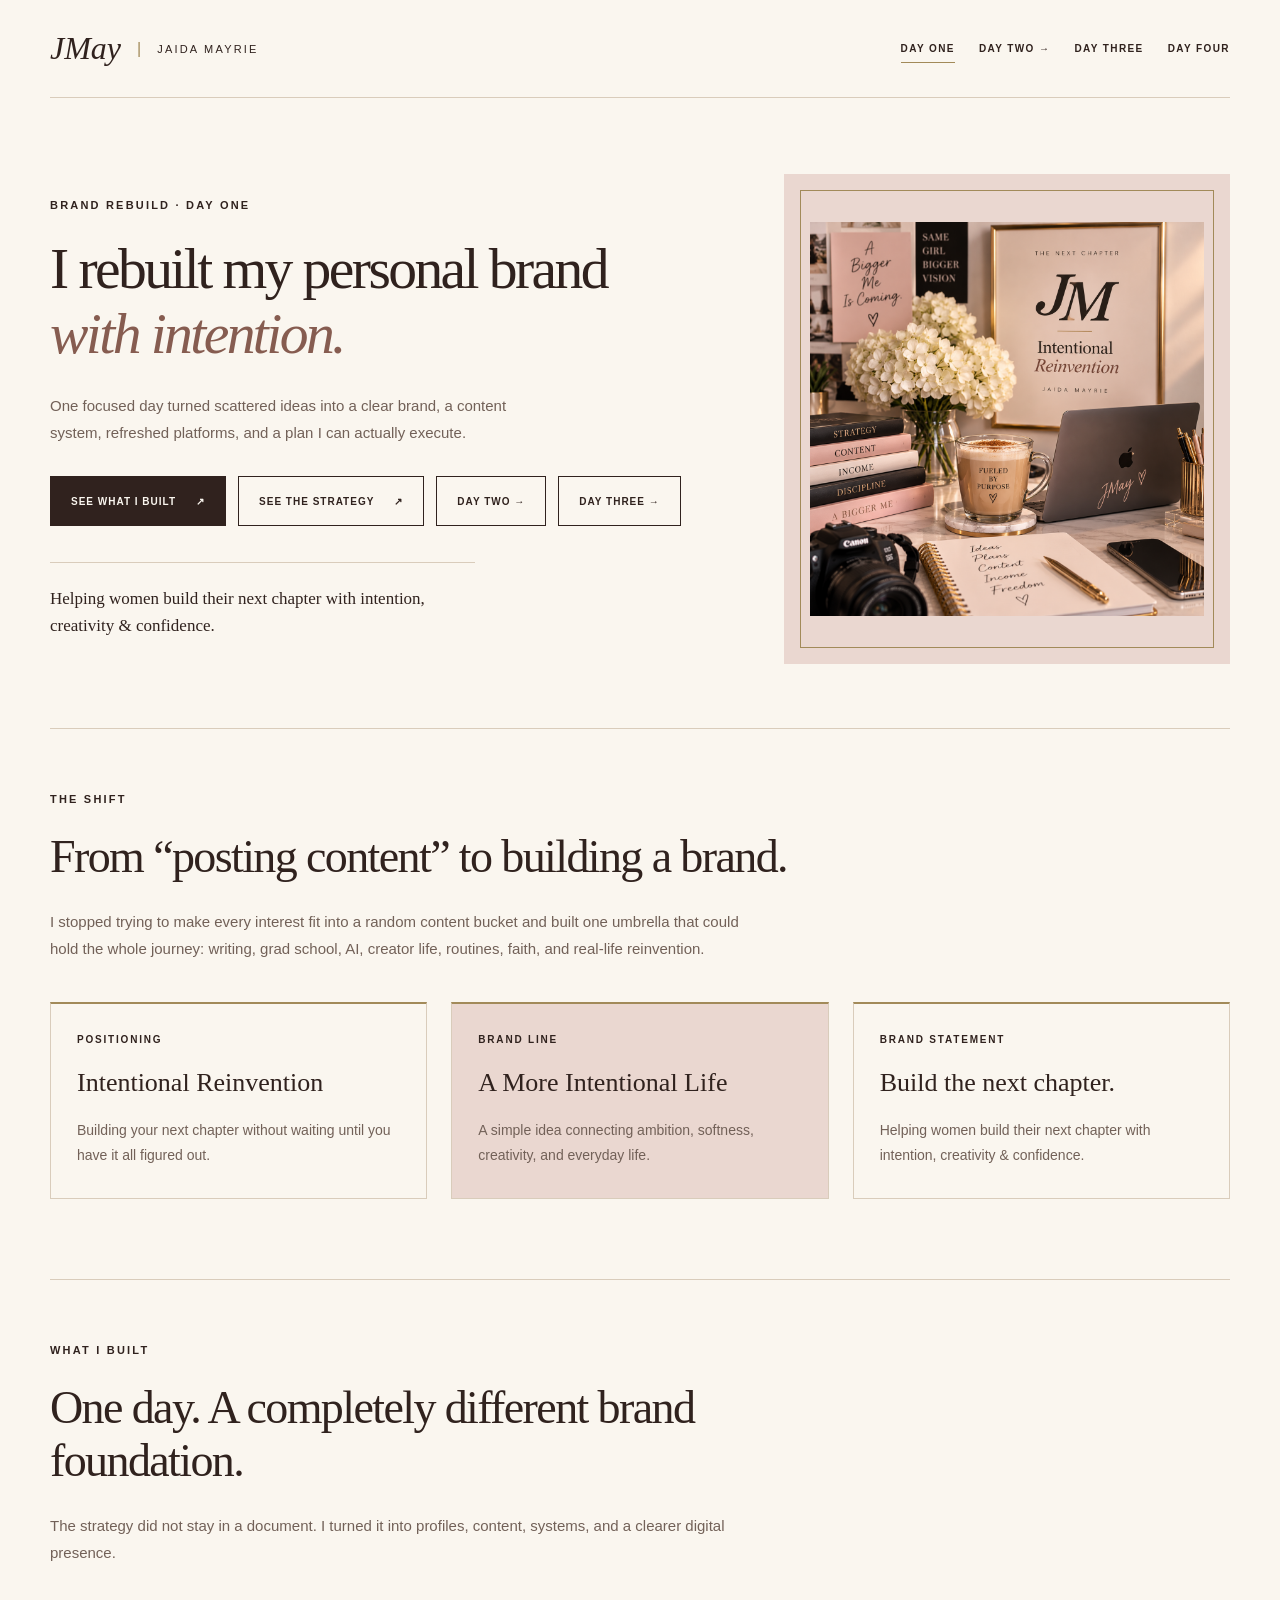
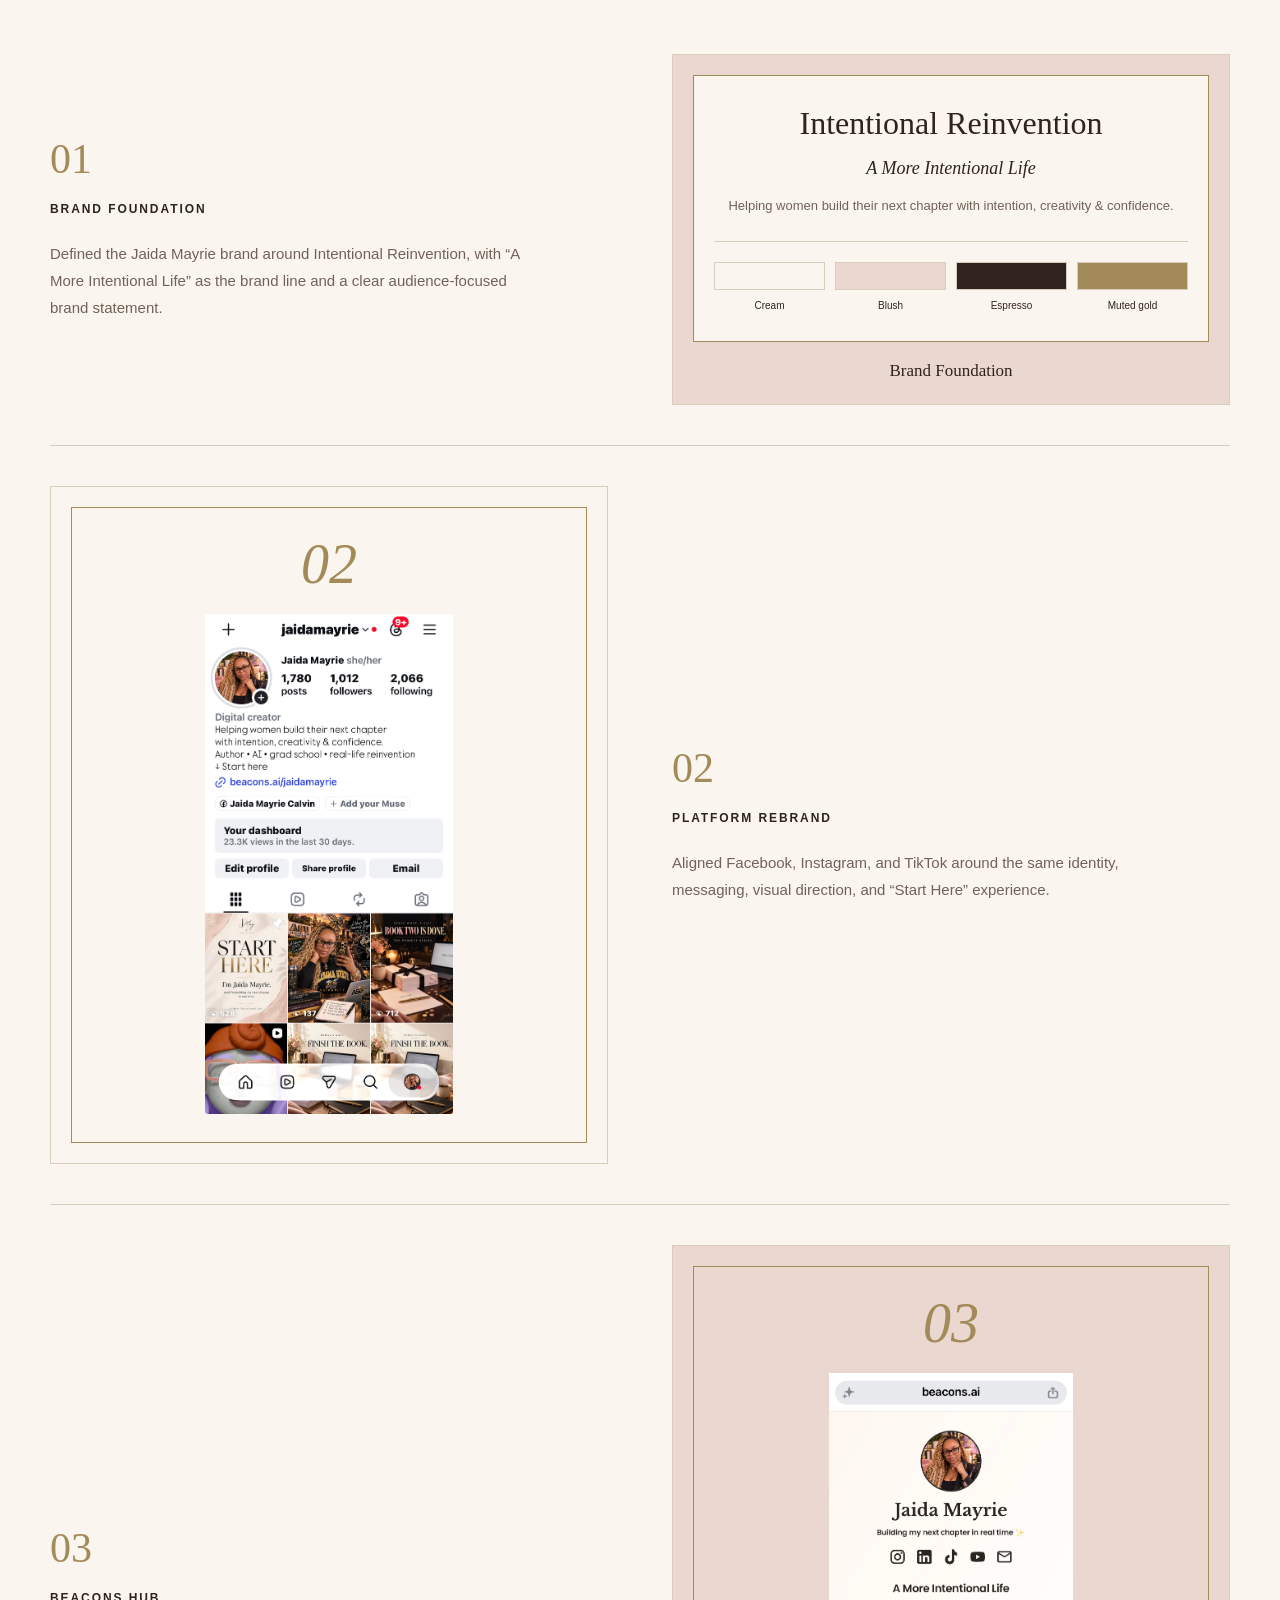
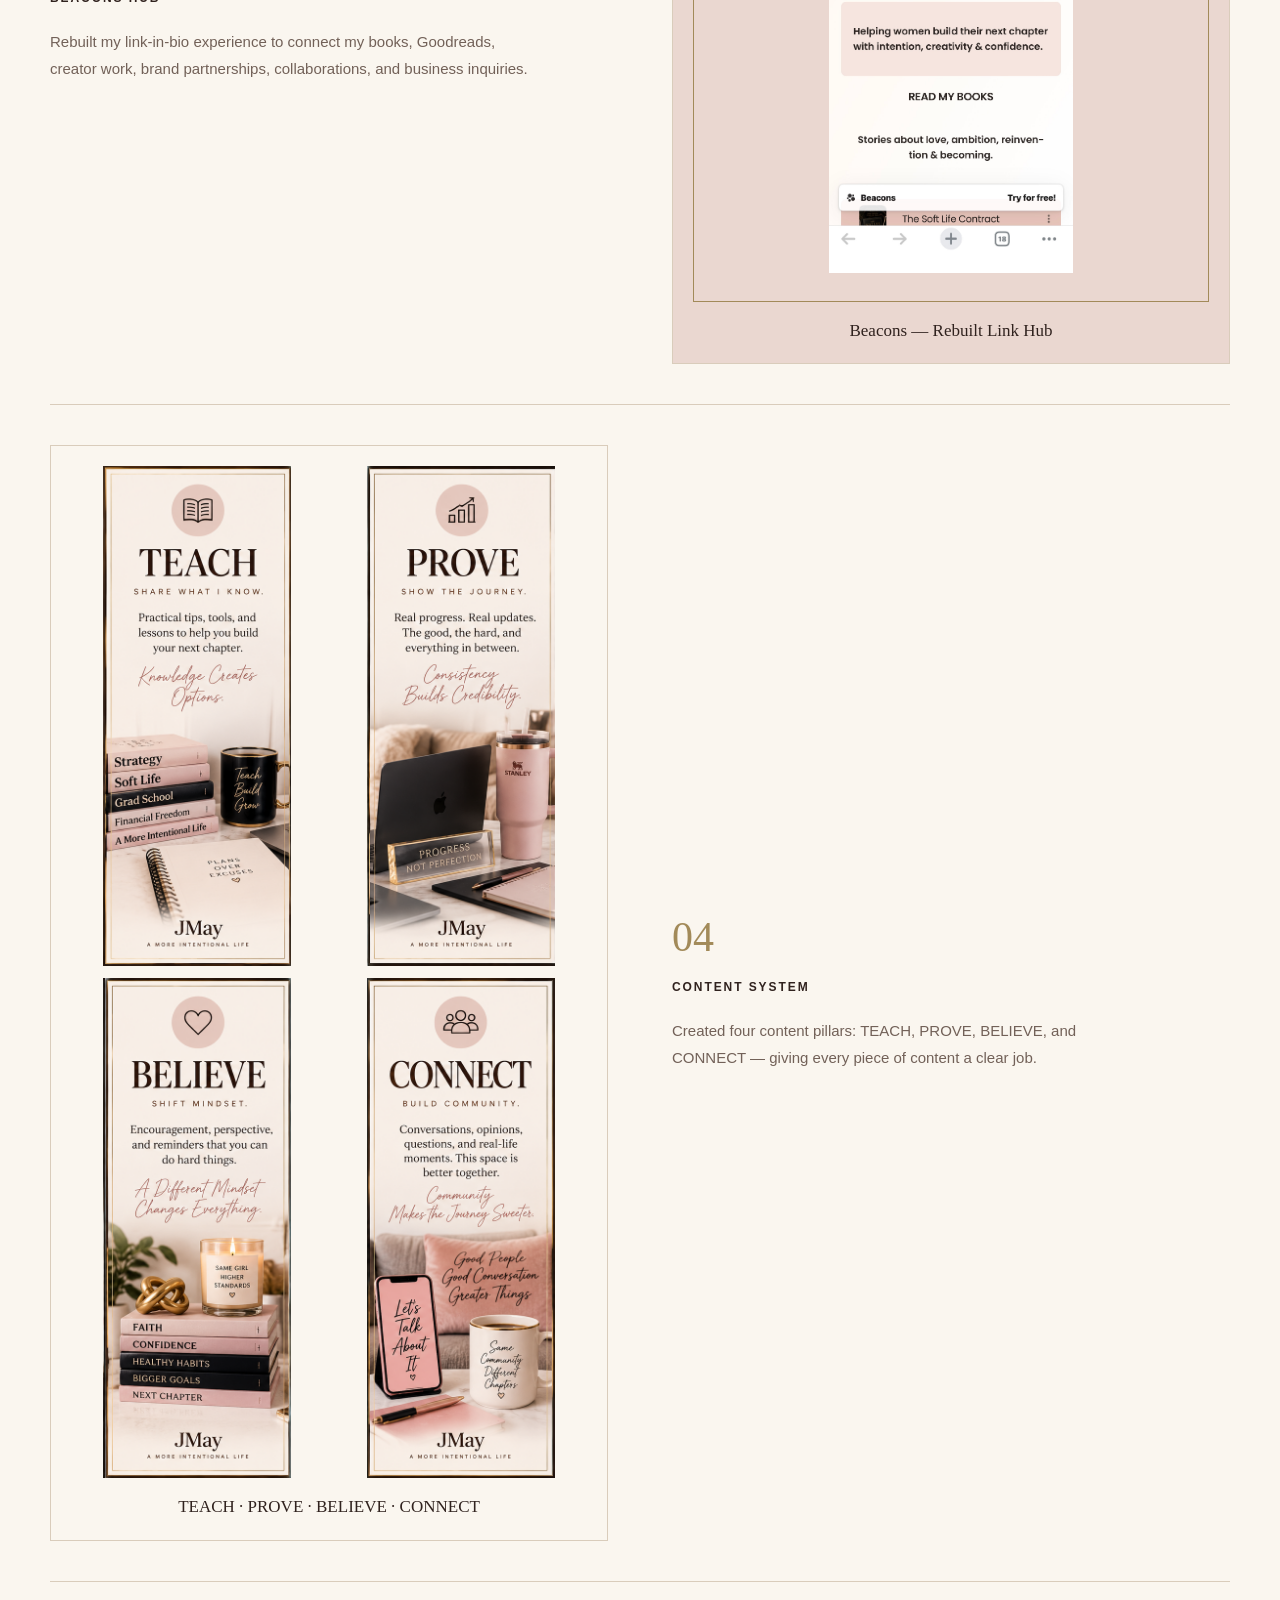
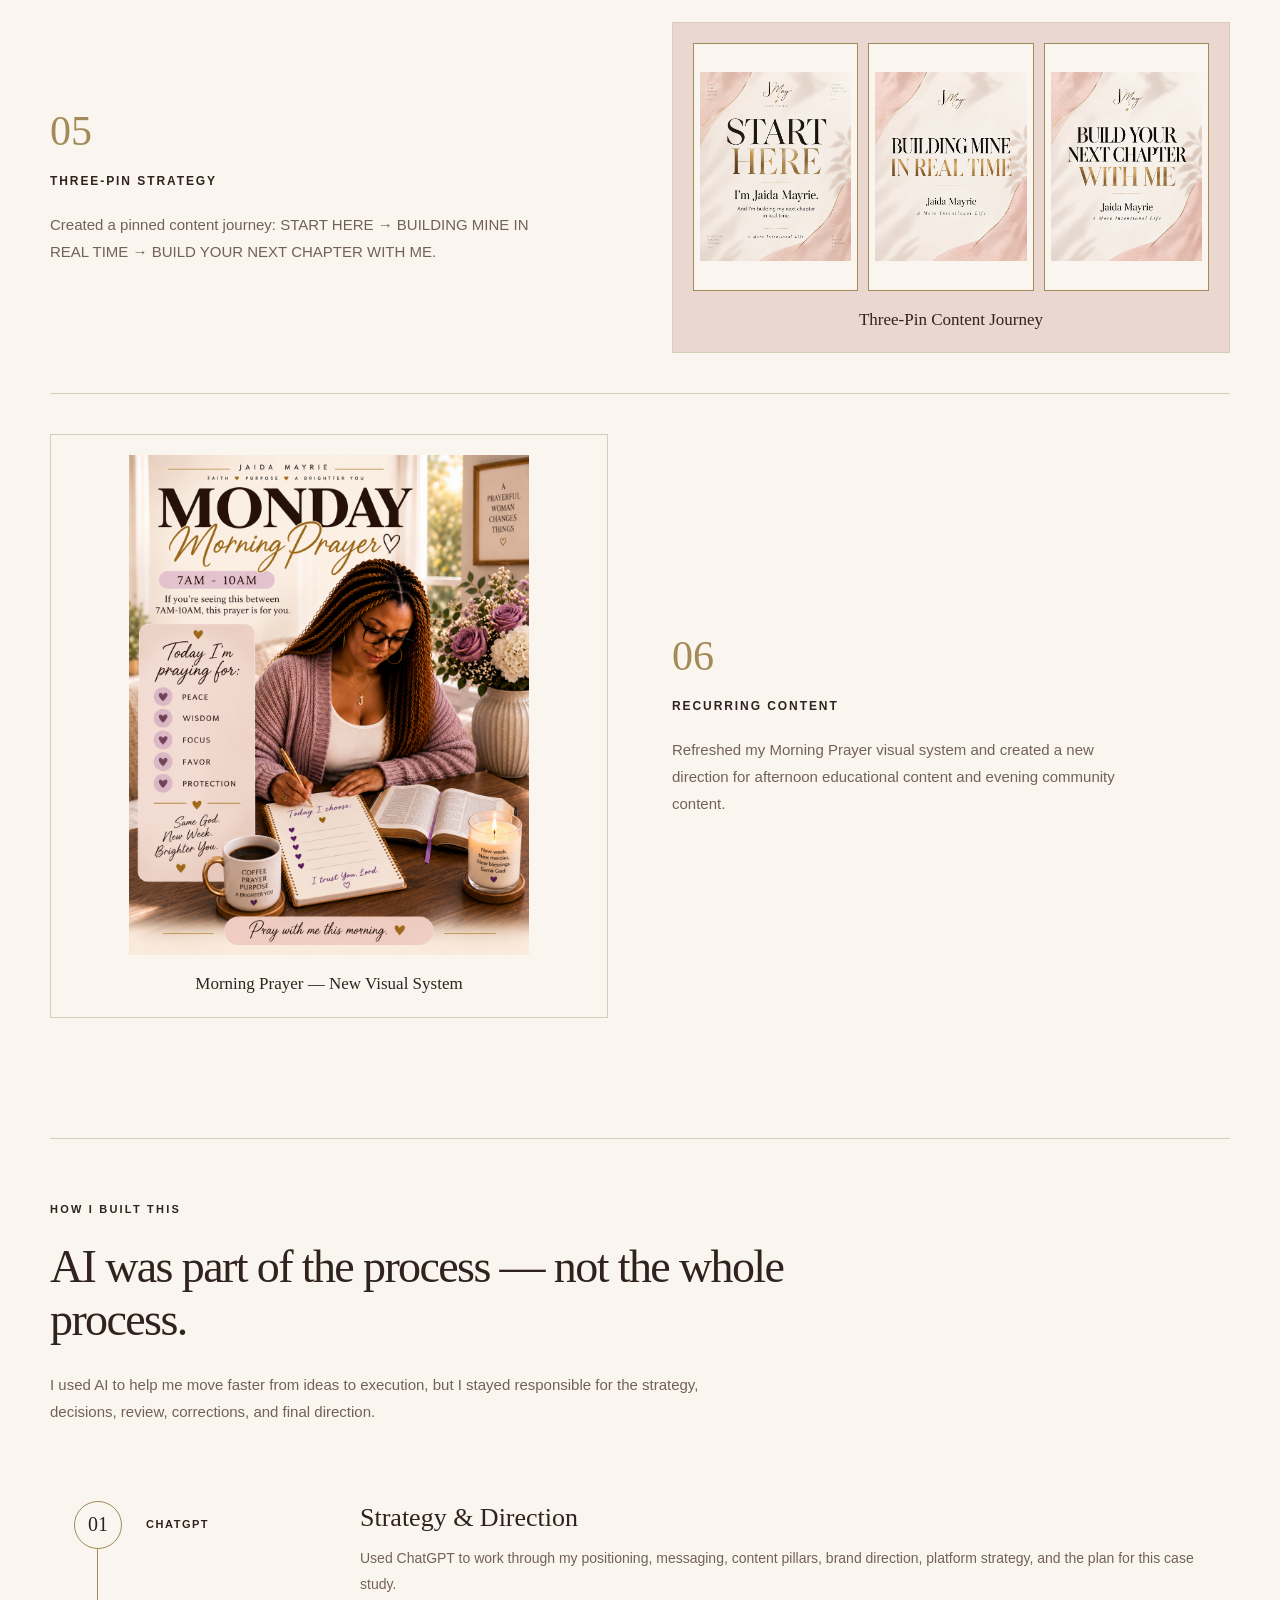
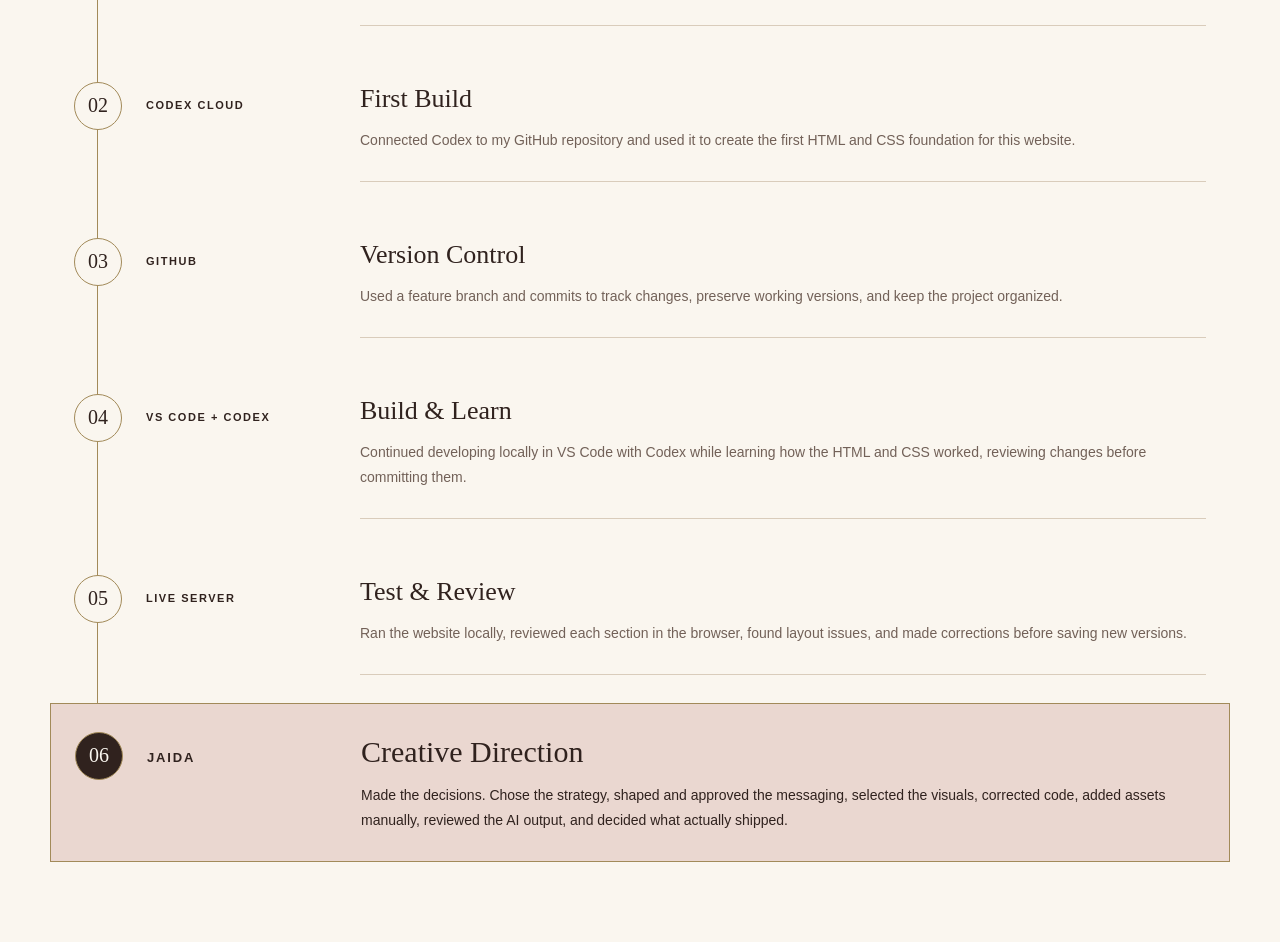
==== commit b6499247: "Complete Day Four cinematic creation case study" ====
--- a/index.html
+++ b/index.html
@@ -24,6 +24,7 @@
     <a href="index.html" aria-current="page">DAY ONE</a>
     <a href="day2.html">DAY TWO →</a>
     <a href="day3.html">DAY THREE</a>
+    <a href="day4.html">DAY FOUR</a>
   </nav>
 </header>
 
--- a/styles.css
+++ b/styles.css
@@ -724,3 +724,53 @@
   .day-three-video-showcase { margin-top: 32px; padding: 16px; }
   .day-three-video-reflection { margin-top: 24px; padding-left: 18px; font-size: 17px; }
 }
+
+
+/* Day Four follows the same editorial cover and card patterns as Day Three. */
+.day-four-number {
+  font-family: Georgia, 'Times New Roman', serif;
+  font-size: 112px;
+  font-style: italic;
+  line-height: 1;
+  letter-spacing: -0.06em;
+}
+.day-four-steps { margin-block: 28px; font-size: 15px; line-height: 1.9; letter-spacing: 0.24em; }
+.day-four-visual .card-rule { margin-bottom: 0; }
+.day-four-visual .card-footer { margin-top: 28px; line-height: 1.8; }
+.day-four-cards { grid-template-columns: repeat(2, minmax(0, 1fr)); }
+.day-four-cards .shift-card:nth-child(3) { background: var(--blush); }
+.day-four-cards h3 { font-size: clamp(20px, 2.3vw, 26px); line-height: 1.35; }
+/* The shared hero and section already stack at this same breakpoint. */
+@media (max-width: 800px) {
+  .day-four-cards { grid-template-columns: minmax(0, 1fr); }
+}
+
+/* The short film uses the shared section width with a cinematic espresso frame. */
+.day-four-film-subheading { margin: 24px 0 0; font-family: Georgia, serif; font-size: 22px; font-style: italic; line-height: 1.5; }
+.day-four-film {
+  min-width: 0;
+  margin: 40px 0 0;
+  padding: 24px;
+  border: 1px solid var(--gold);
+  background: var(--espresso);
+}
+/* Natural dimensions and contain preserve the picture without cropping it. */
+.day-four-film-player {
+  display: block;
+  width: 100%;
+  max-width: 100%;
+  height: auto;
+  max-height: 550px;
+  object-fit: contain;
+  background: var(--espresso);
+}
+.day-four-film-player:focus-visible { outline: 2px solid var(--gold); outline-offset: 4px; }
+.day-four-film figcaption { margin-top: 20px; color: var(--cream); font-family: Georgia, serif; font-size: 20px; line-height: 1.5; text-align: center; }
+.day-four-film-reflection { max-width: 740px; margin-top: 32px; padding-left: 24px; border-left: 2px solid var(--gold); }
+.day-four-film-reflection h3 { margin: 0; font-family: Georgia, serif; font-size: 26px; font-weight: 400; line-height: 1.3; }
+.day-four-film-reflection p { margin: 16px 0 0; color: var(--muted); font-size: 15px; line-height: 1.8; }
+/* The shared section already handles mobile margins; its frame gets less padding. */
+@media (max-width: 800px) {
+  .day-four-film { margin-top: 32px; padding: 16px; }
+  .day-four-film-reflection { margin-top: 24px; padding-left: 18px; }
+}
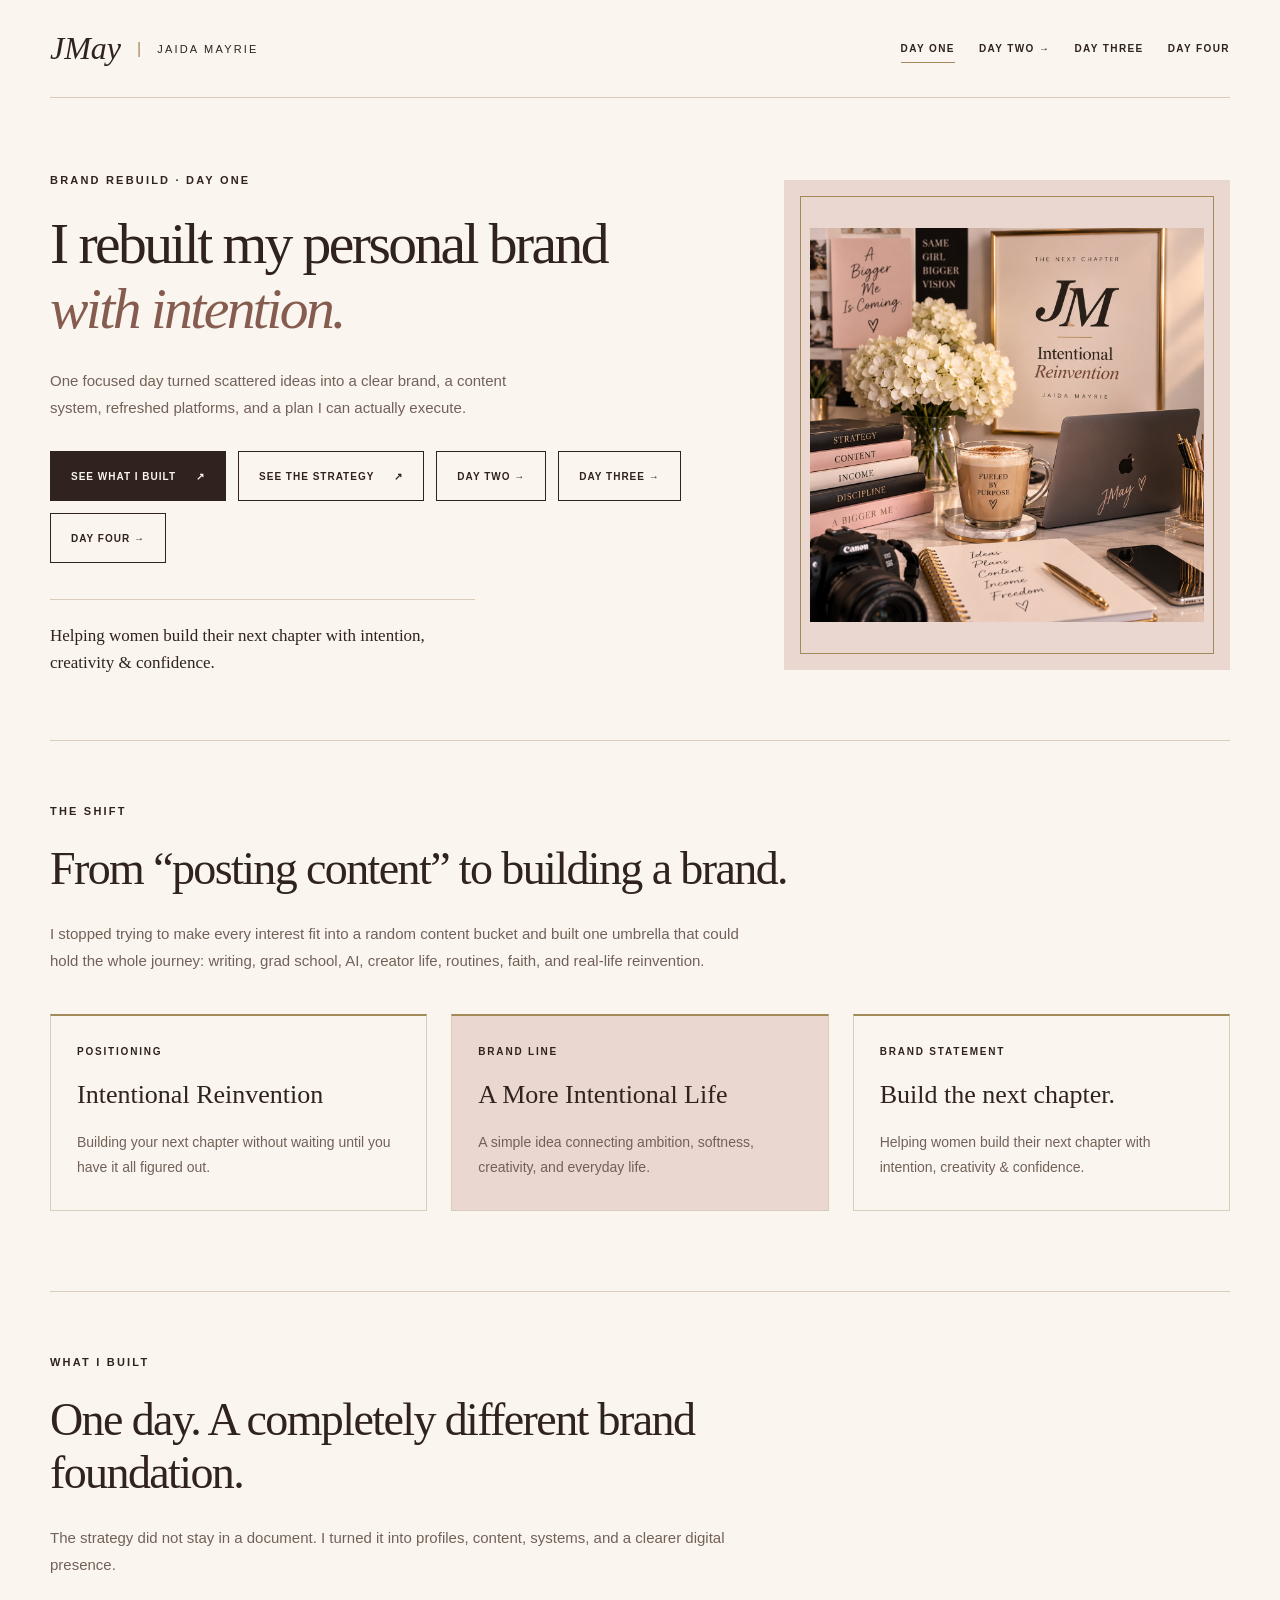
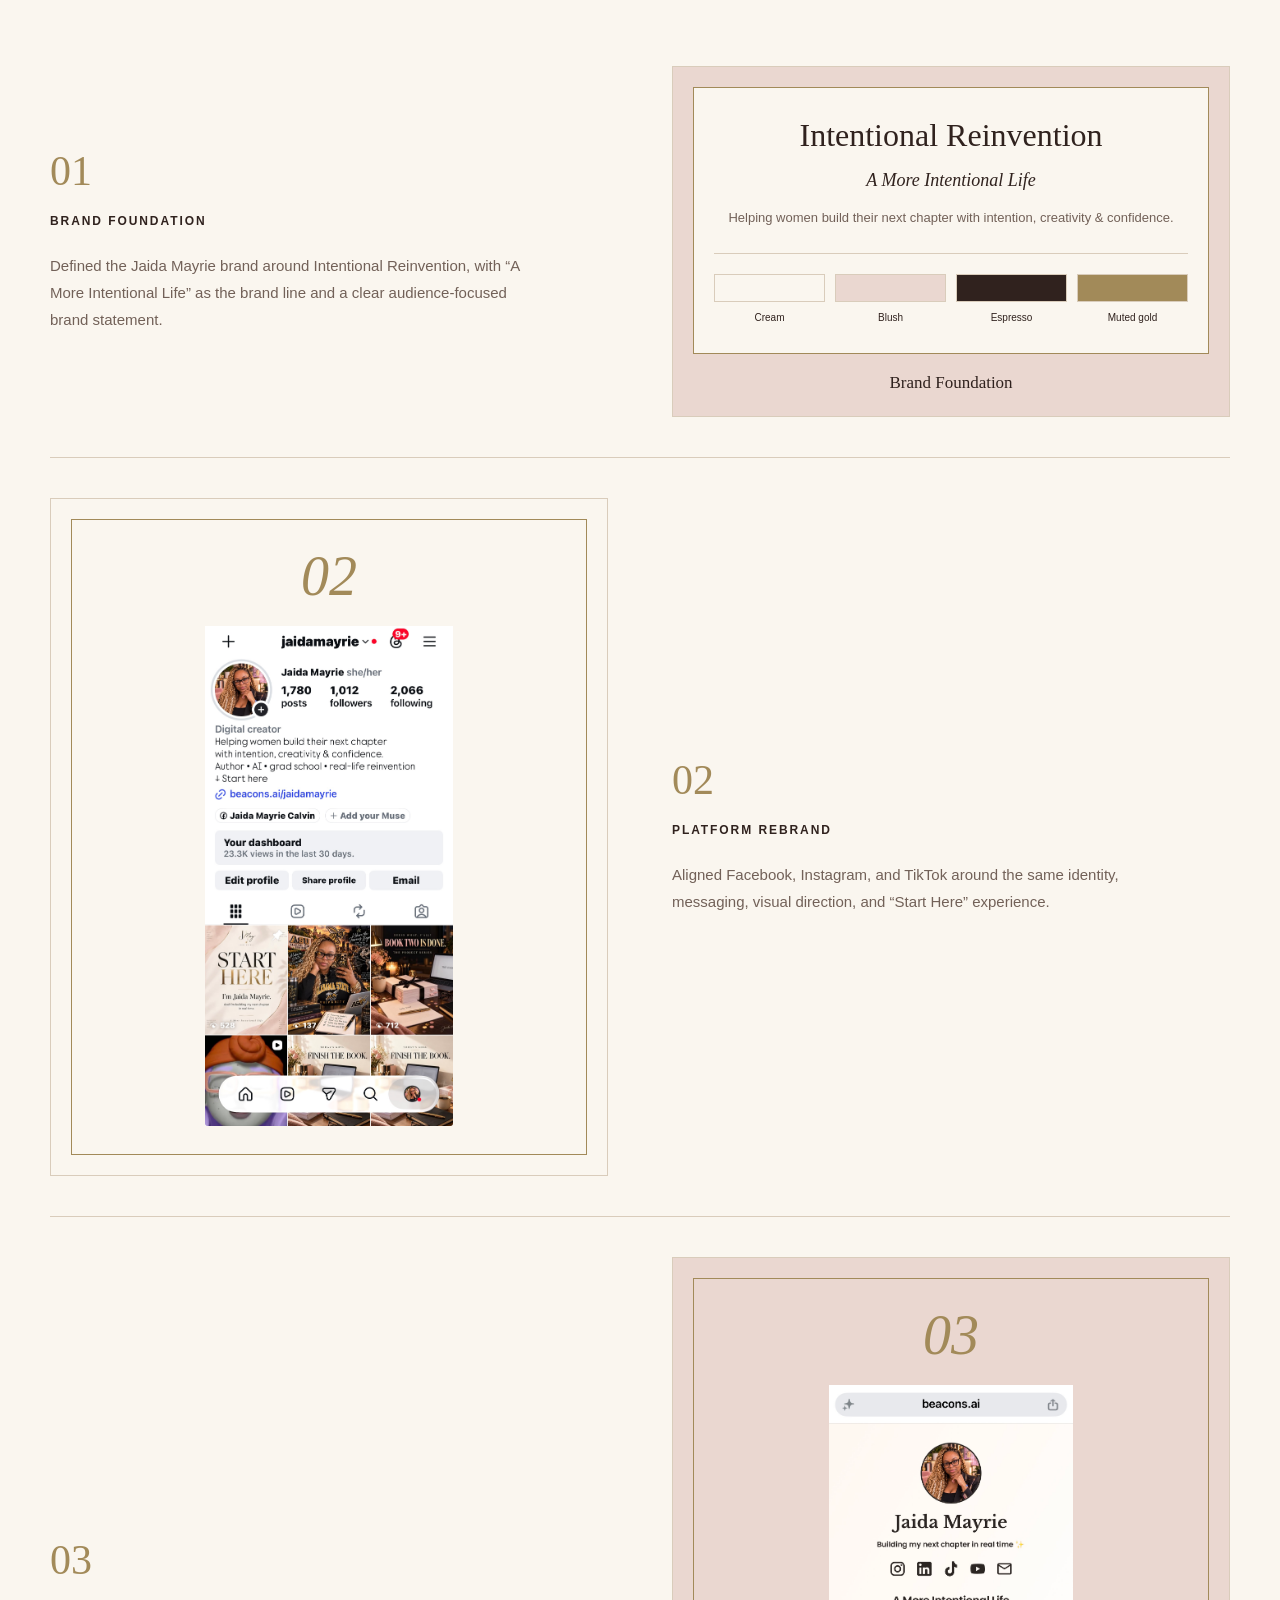
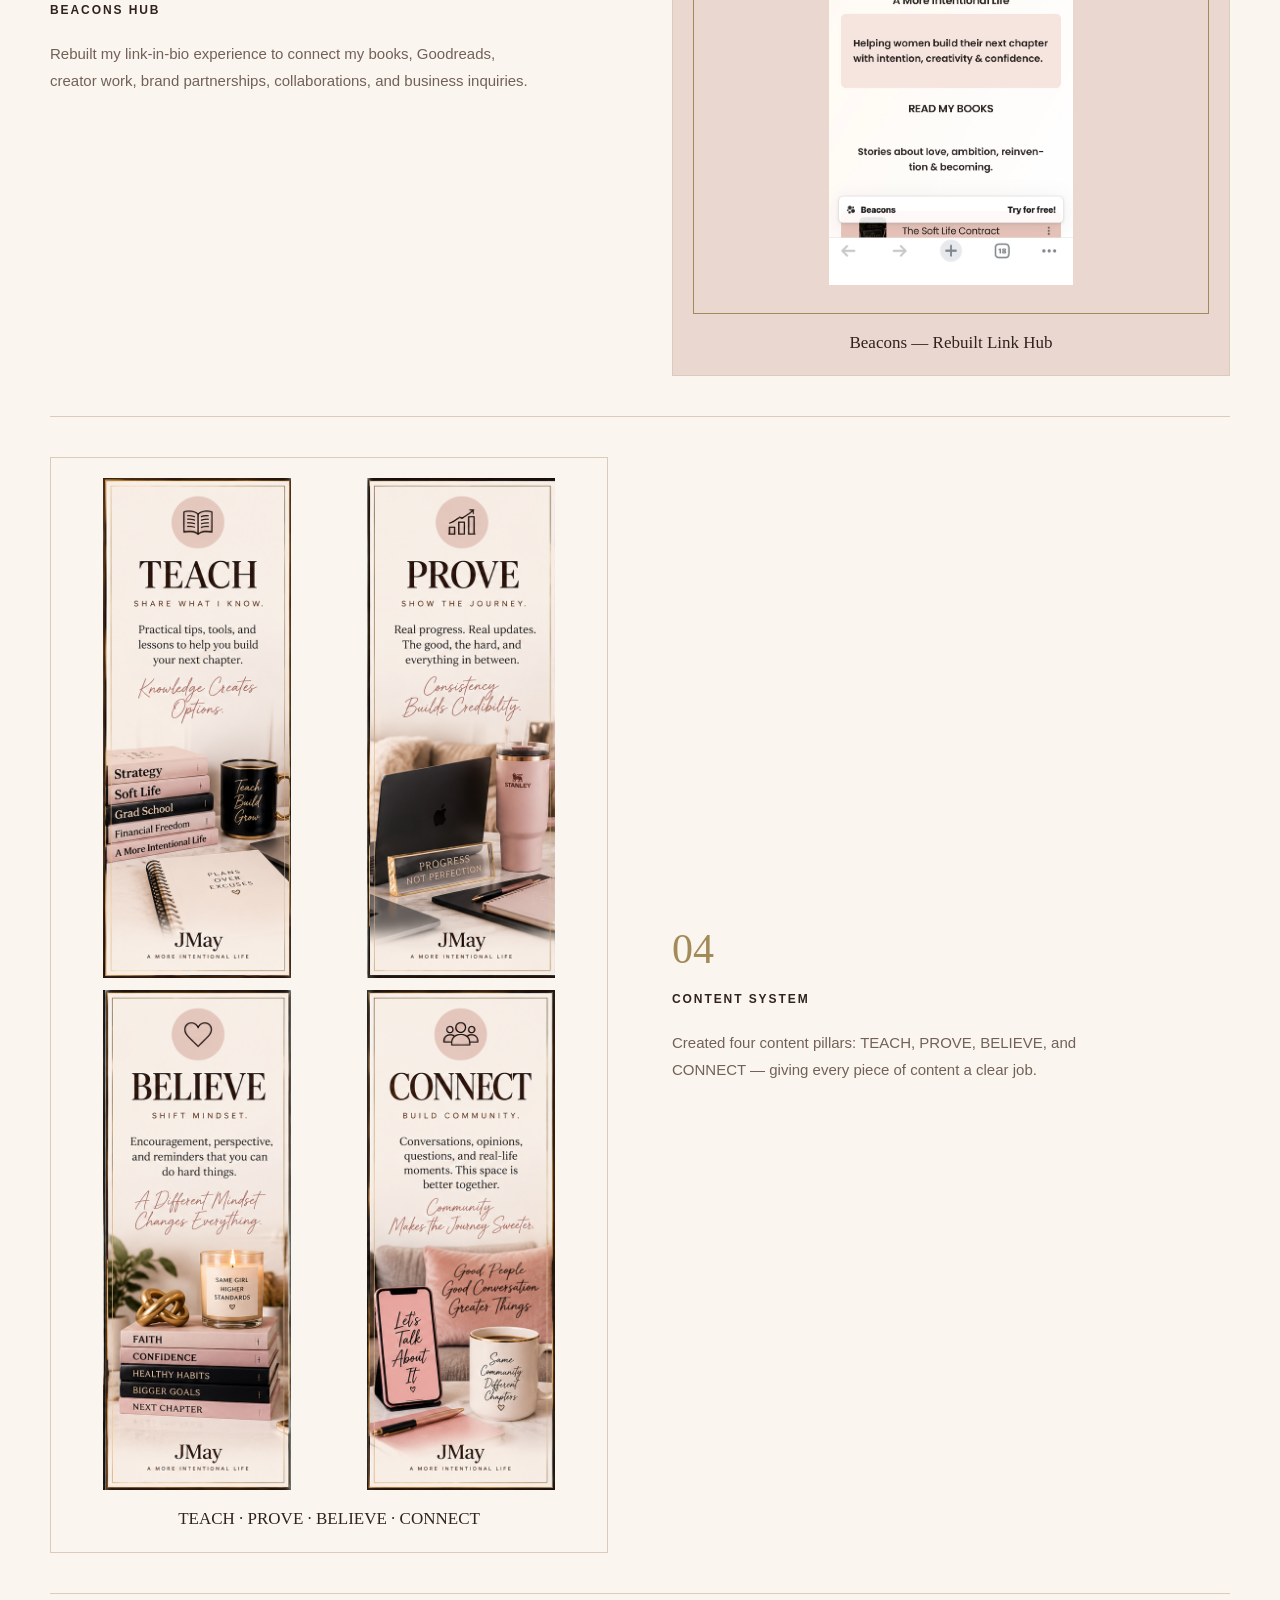
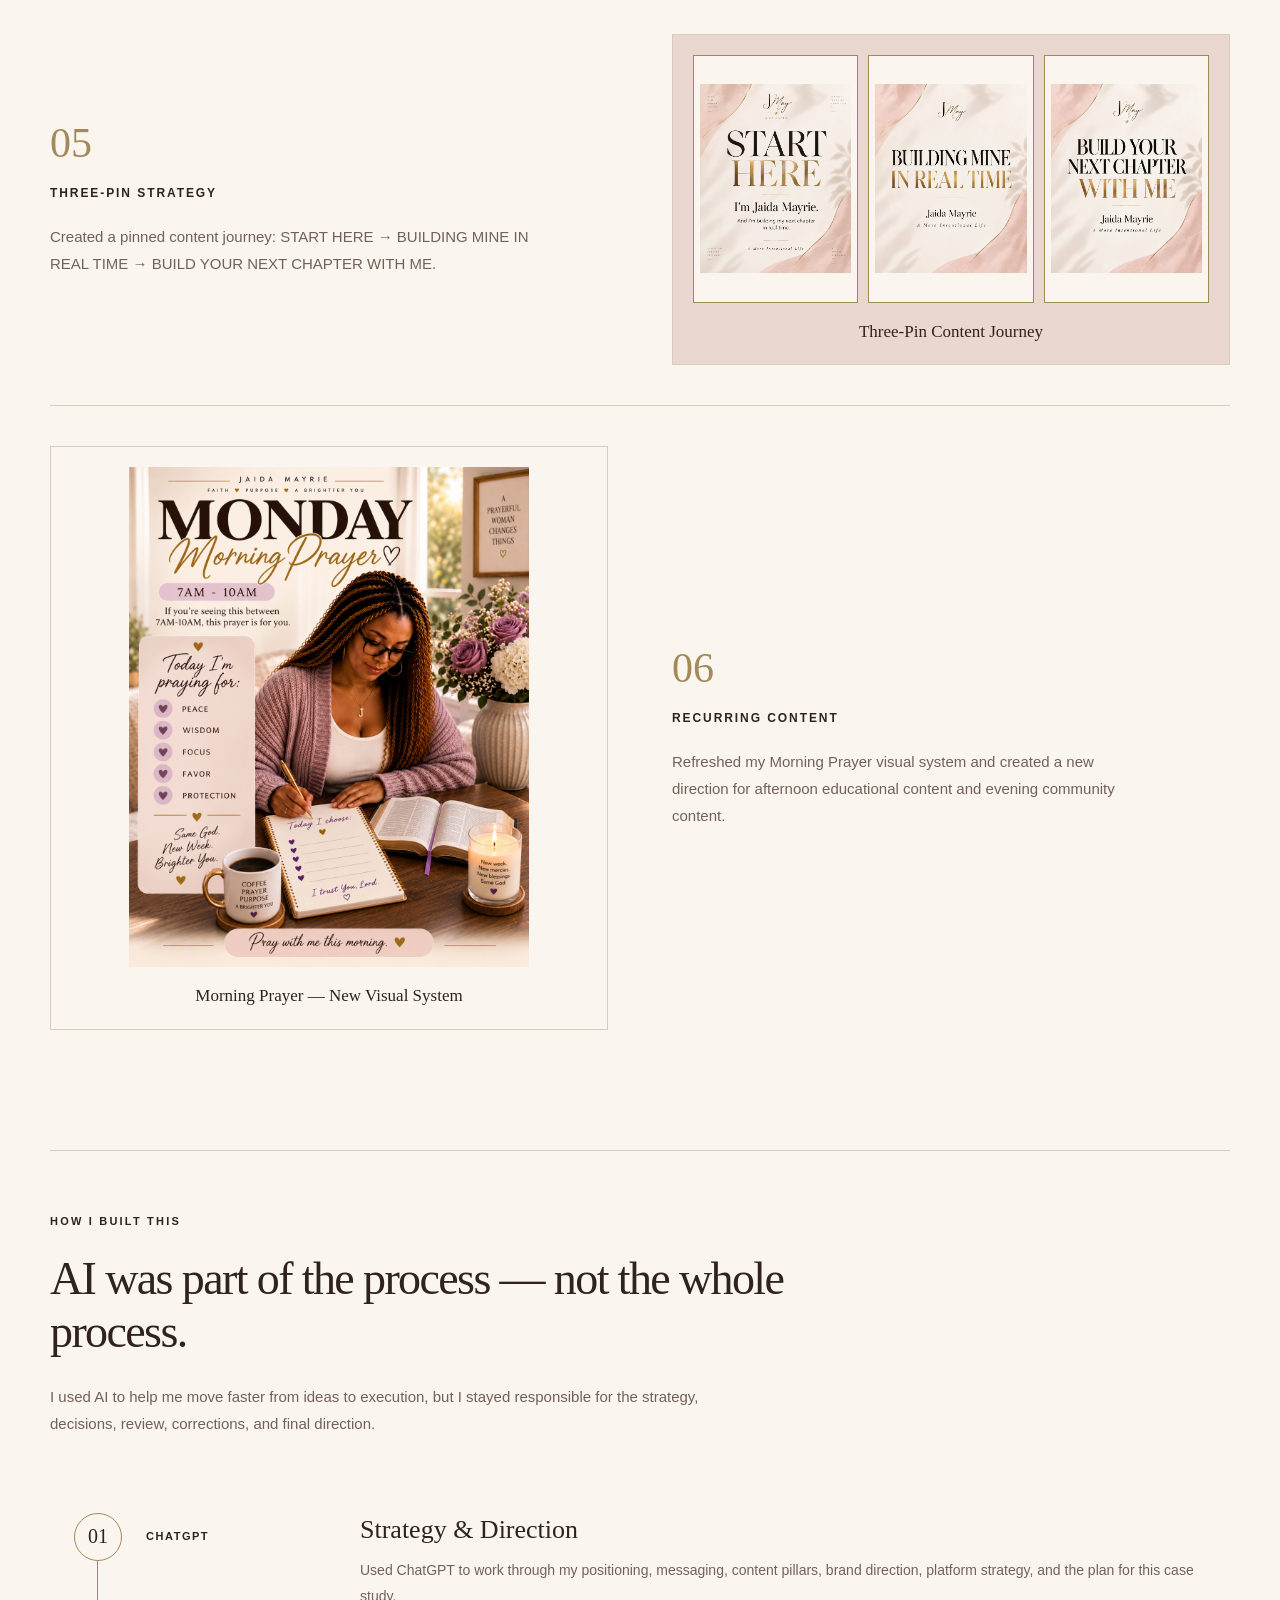
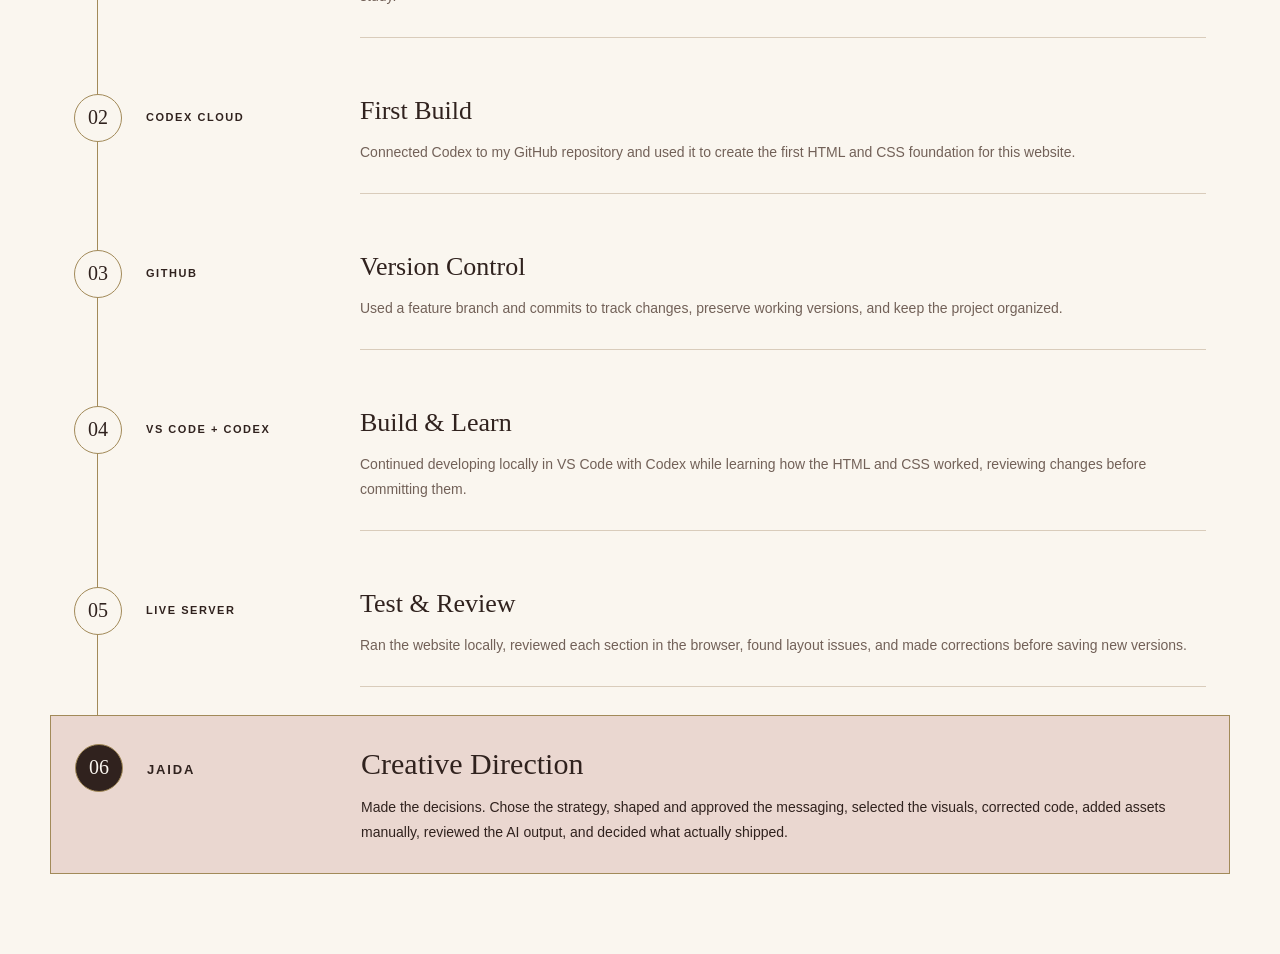
==== commit 779ec290: "added button for day 4 to day 1's page" ====
--- a/index.html
+++ b/index.html
@@ -44,6 +44,7 @@
             <!-- Continue the case-study series on its own page. -->
             <a class="button button-secondary" href="day2.html">DAY TWO →</a>
             <a class="button button-secondary" href="day3.html">DAY THREE →</a>
+            <a class="button button-secondary" href="day4.html">DAY FOUR →</a>
           </div>
           <p class="hero-mission">Helping women build their next chapter with intention, creativity &amp; confidence.</p>
         </div>
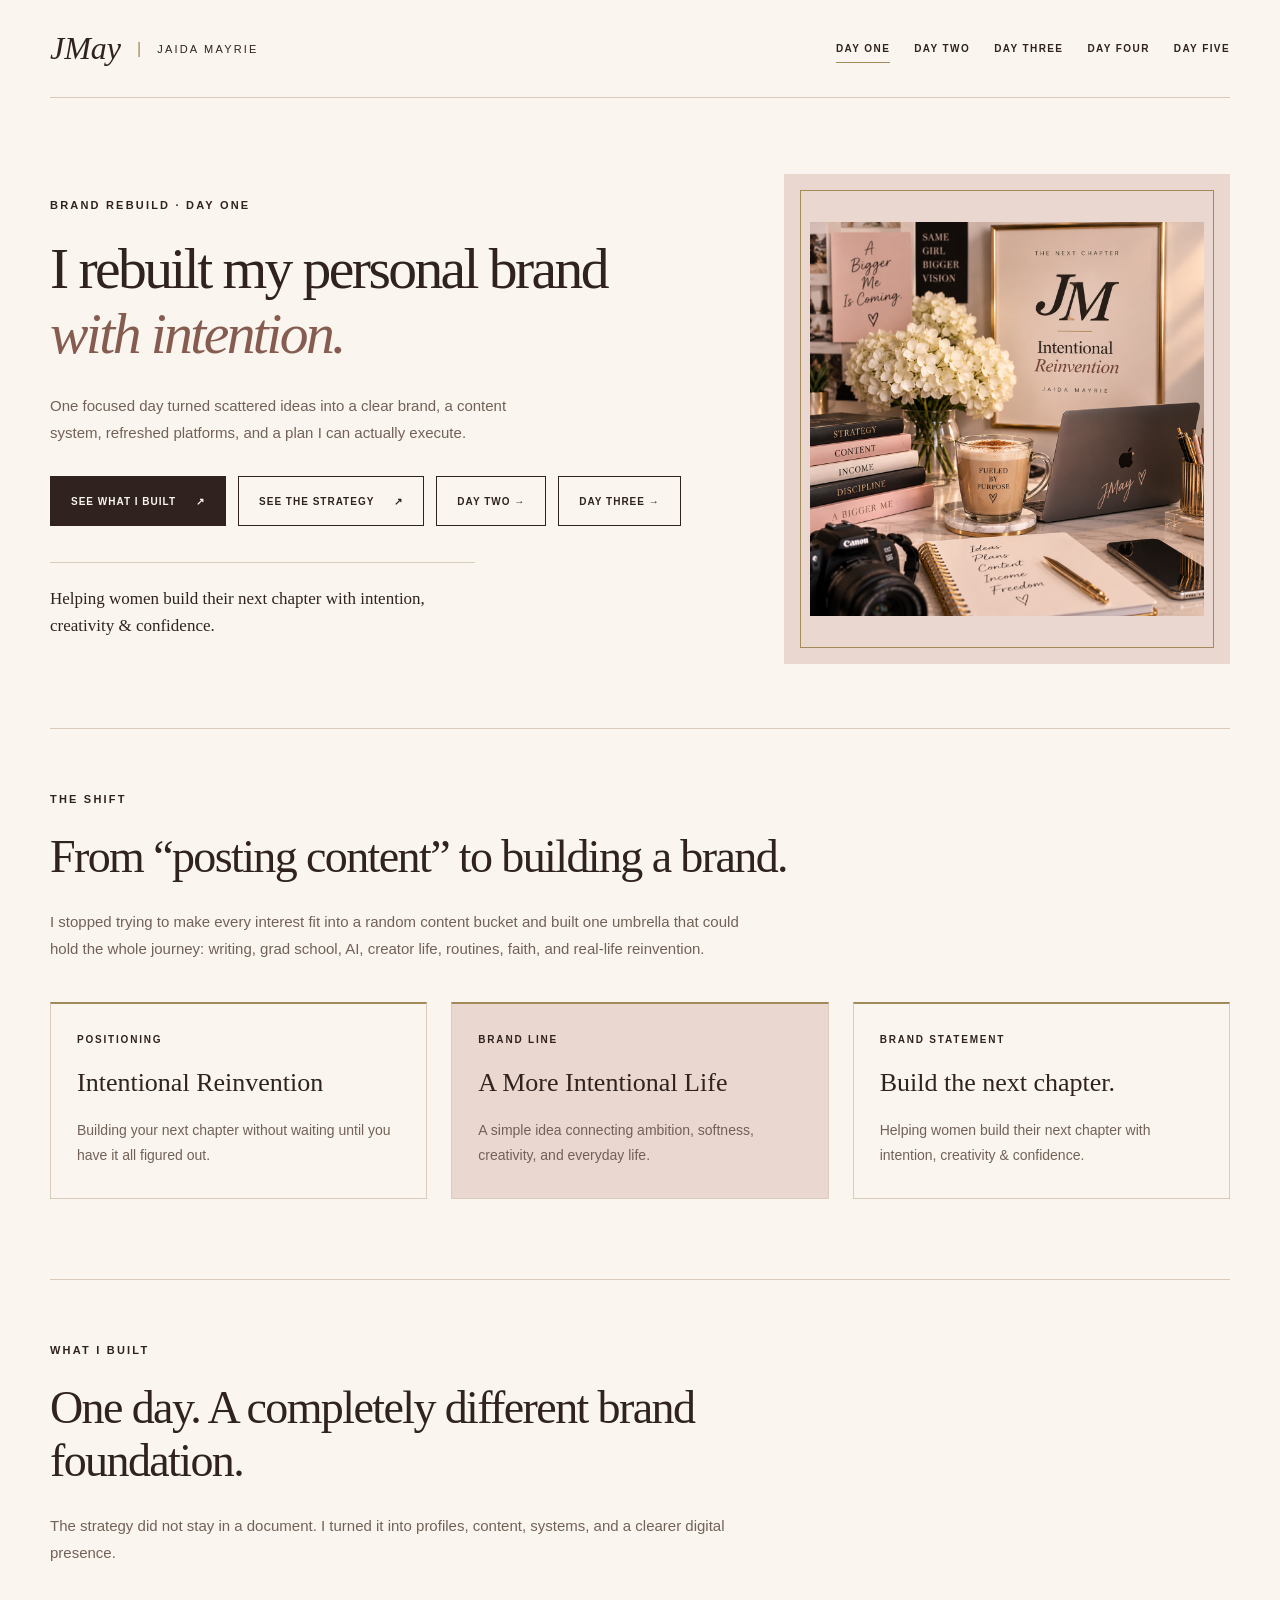
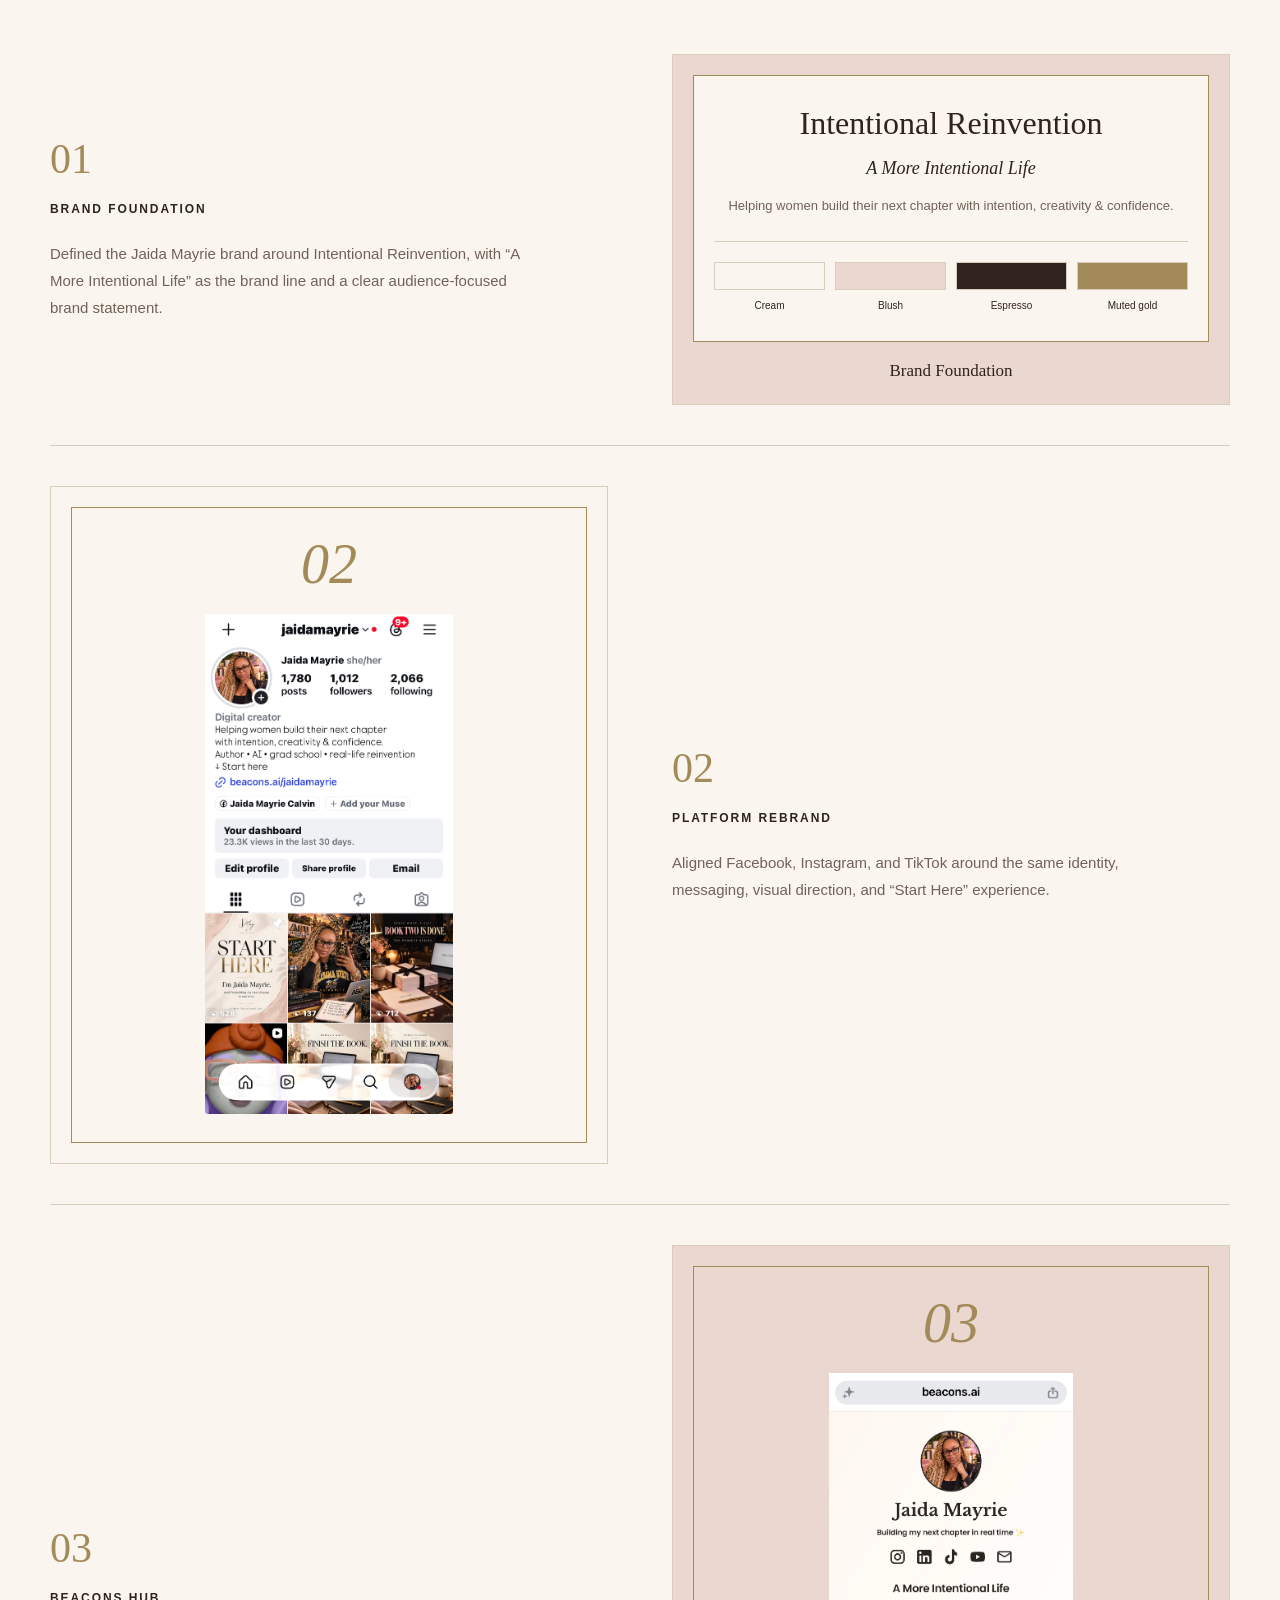
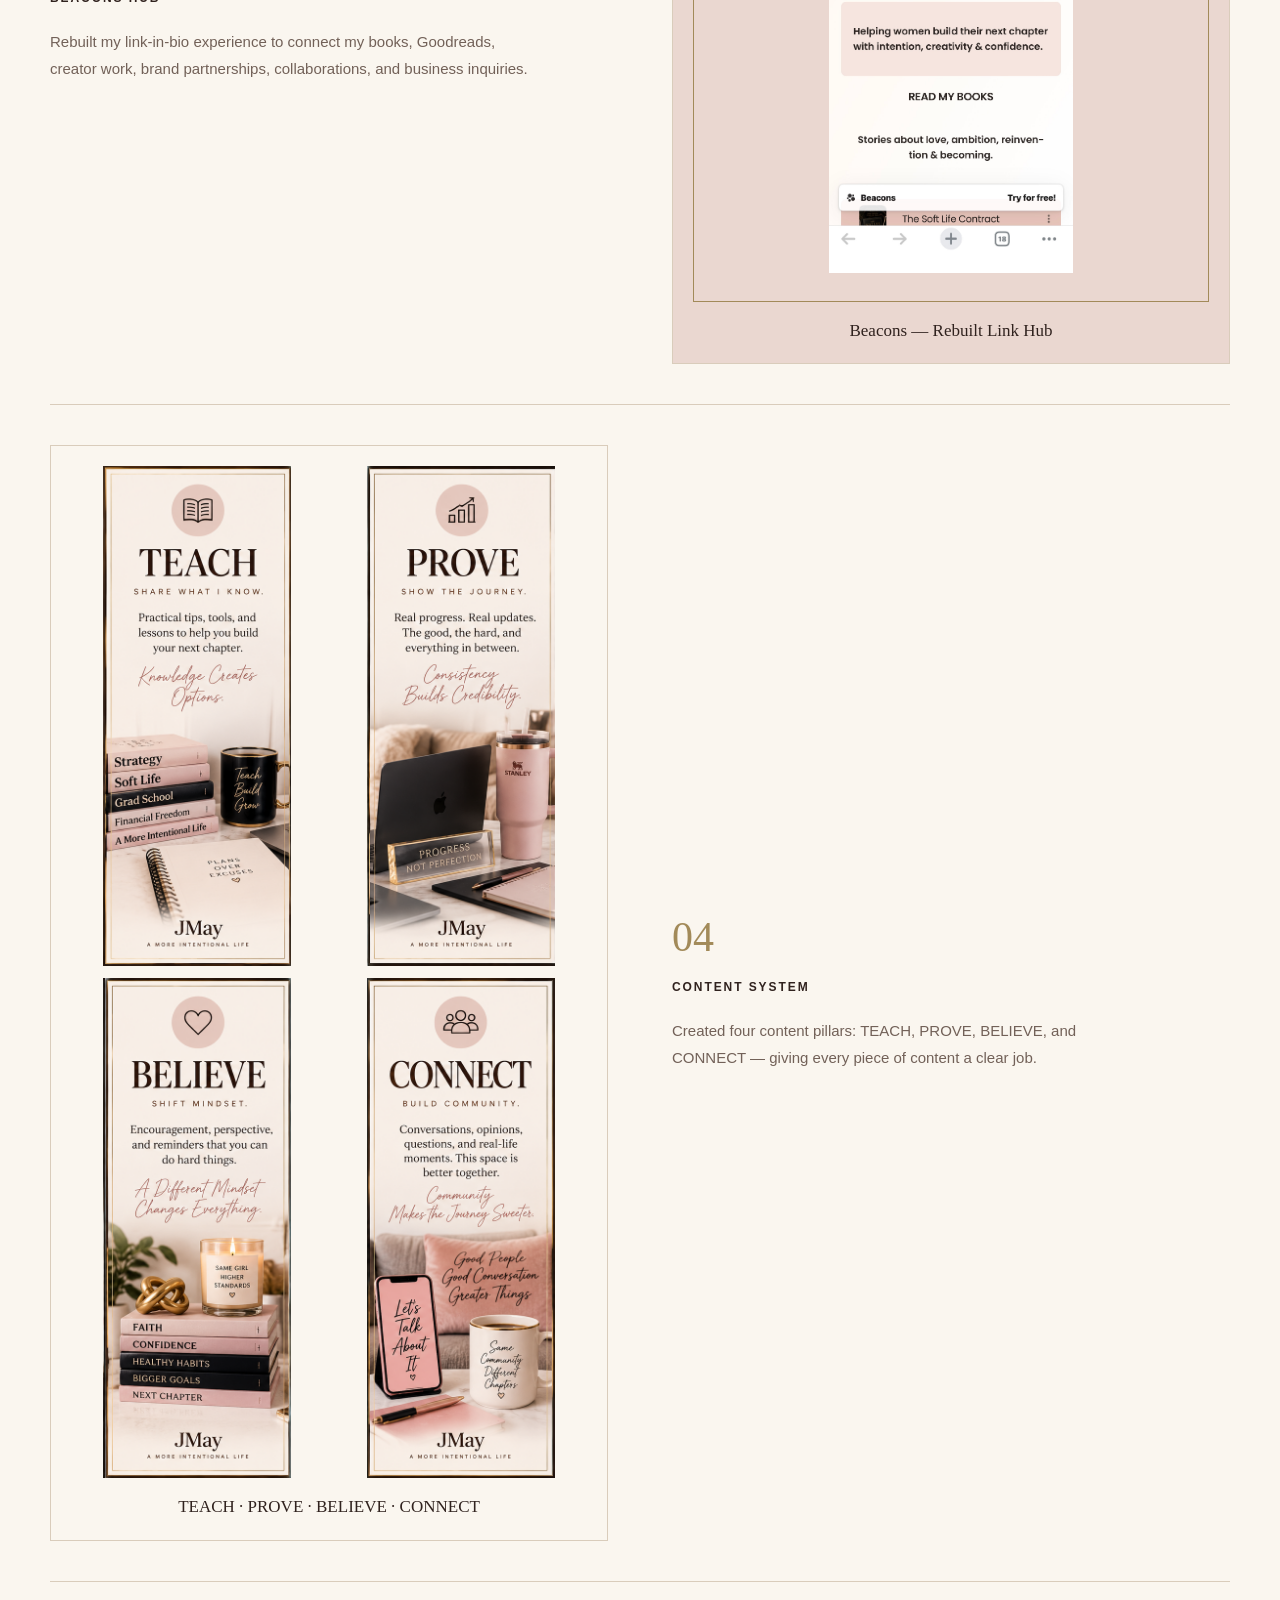
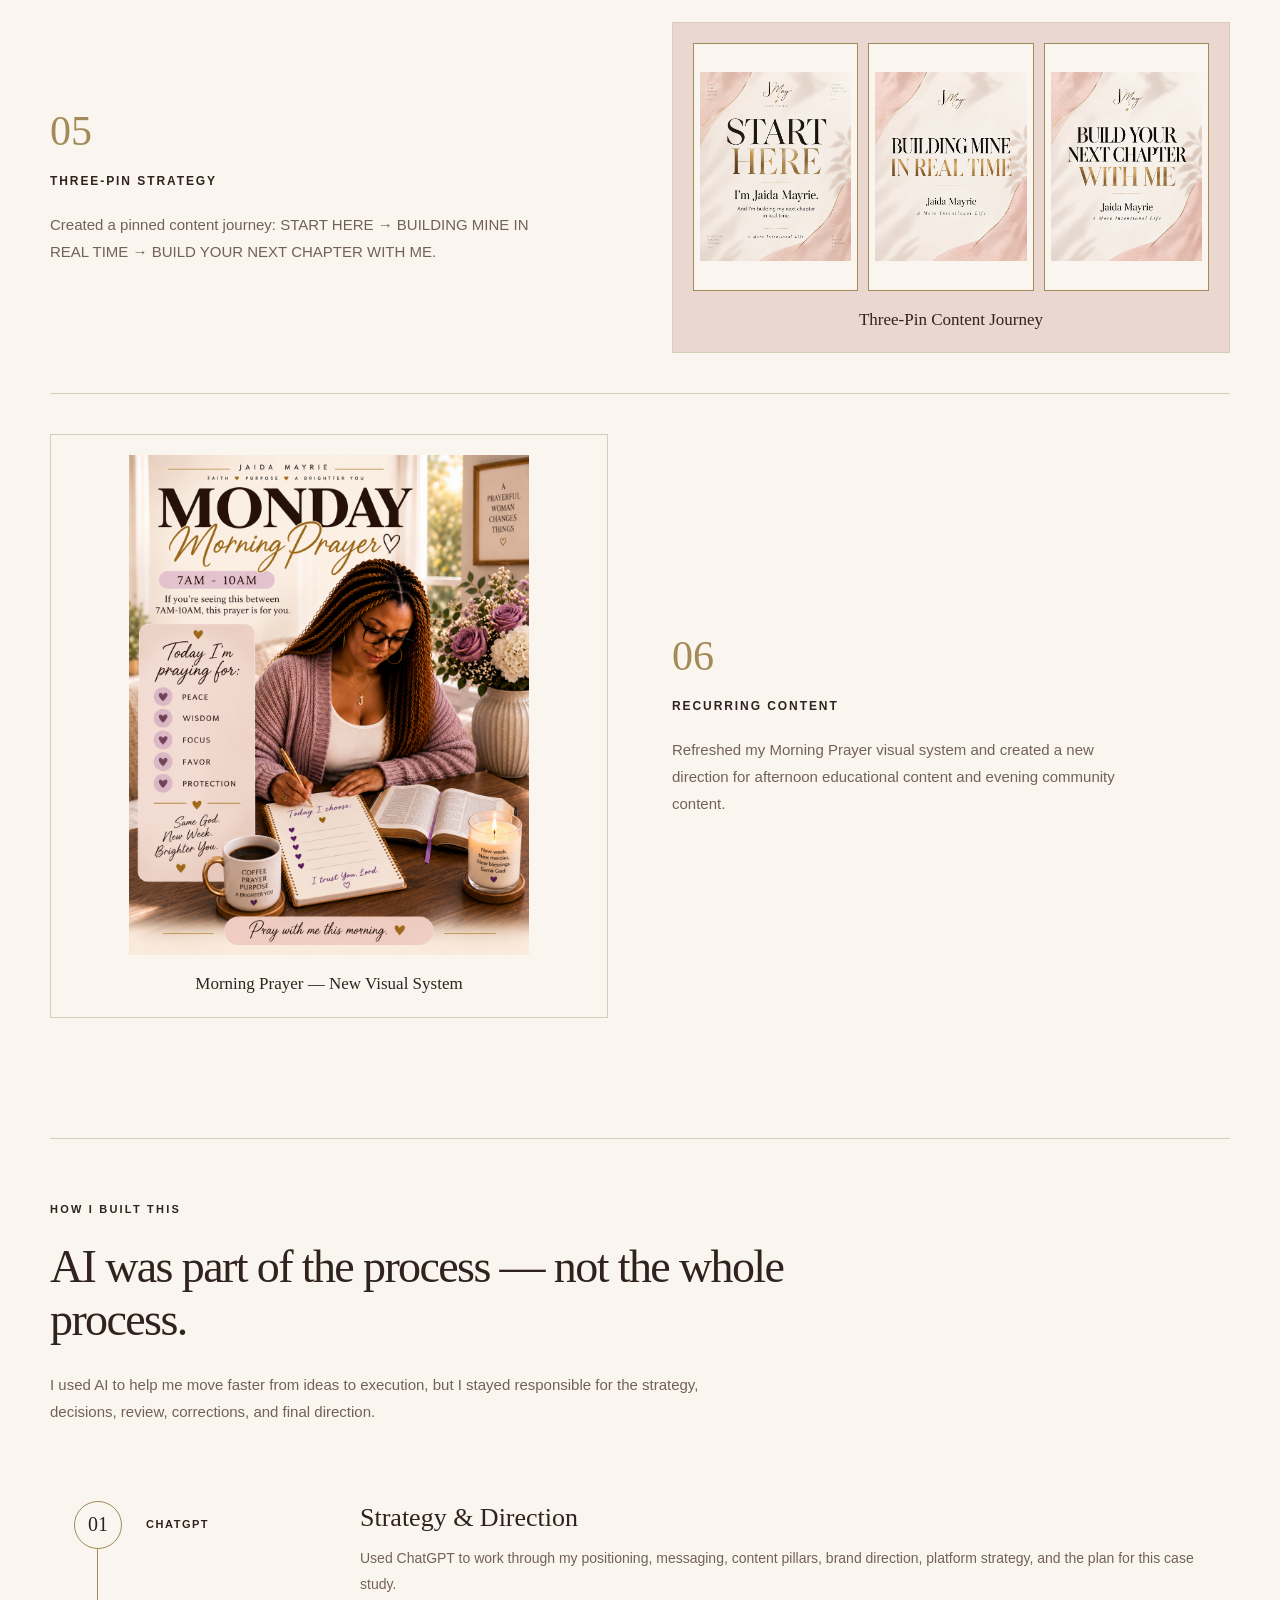
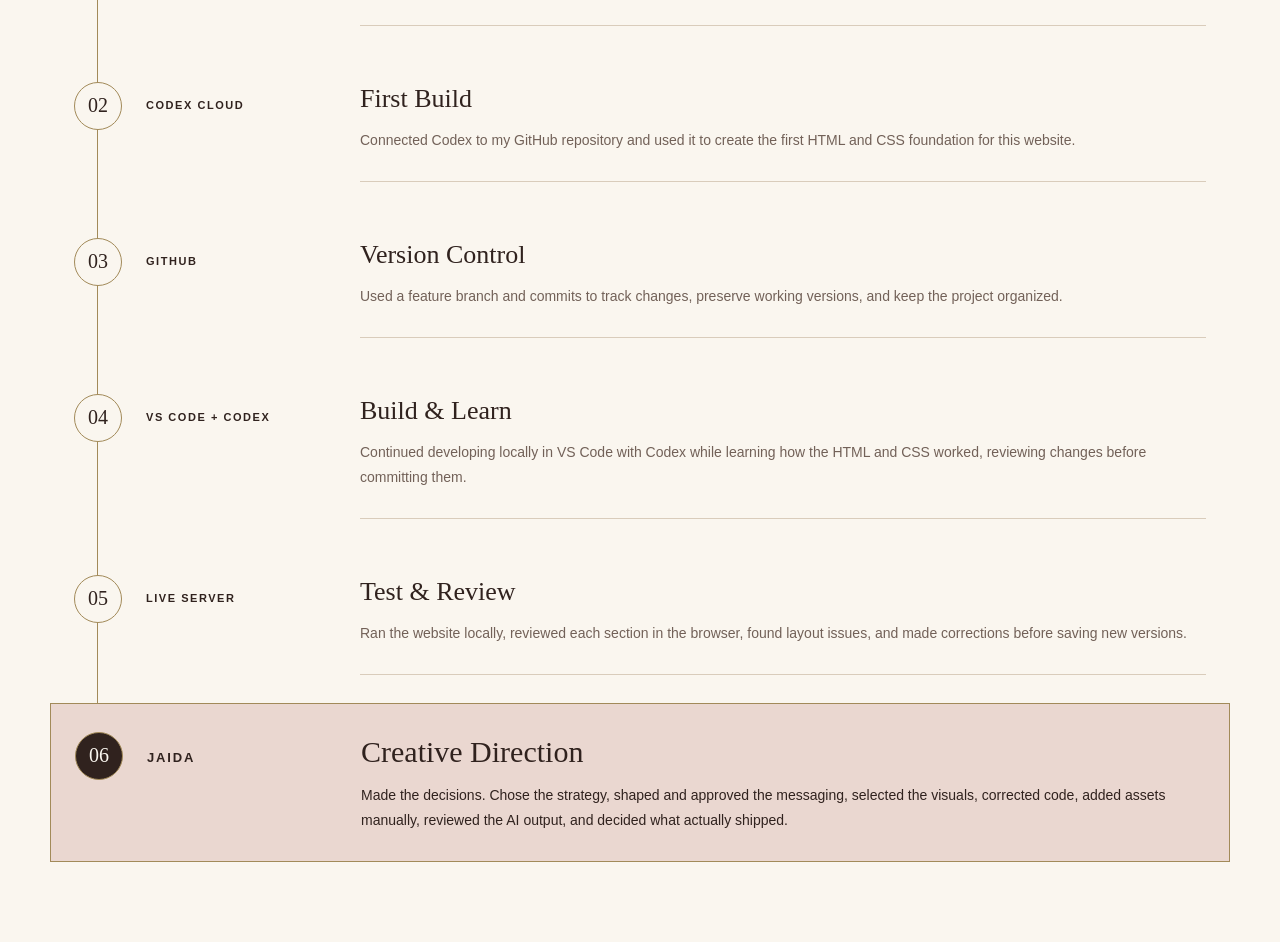
==== commit 419cb3ed: "added page 5" ====
--- a/index.html
+++ b/index.html
@@ -22,9 +22,10 @@
   <!-- Navigation between case study days -->
   <nav class="day-navigation" aria-label="Case study days">
     <a href="index.html" aria-current="page">DAY ONE</a>
-    <a href="day2.html">DAY TWO →</a>
+    <a href="day2.html">DAY TWO</a>
     <a href="day3.html">DAY THREE</a>
     <a href="day4.html">DAY FOUR</a>
+    <a href="day5.html">DAY FIVE</a>
   </nav>
 </header>
 
@@ -44,7 +45,6 @@
             <!-- Continue the case-study series on its own page. -->
             <a class="button button-secondary" href="day2.html">DAY TWO →</a>
             <a class="button button-secondary" href="day3.html">DAY THREE →</a>
-            <a class="button button-secondary" href="day4.html">DAY FOUR →</a>
           </div>
           <p class="hero-mission">Helping women build their next chapter with intention, creativity &amp; confidence.</p>
         </div>
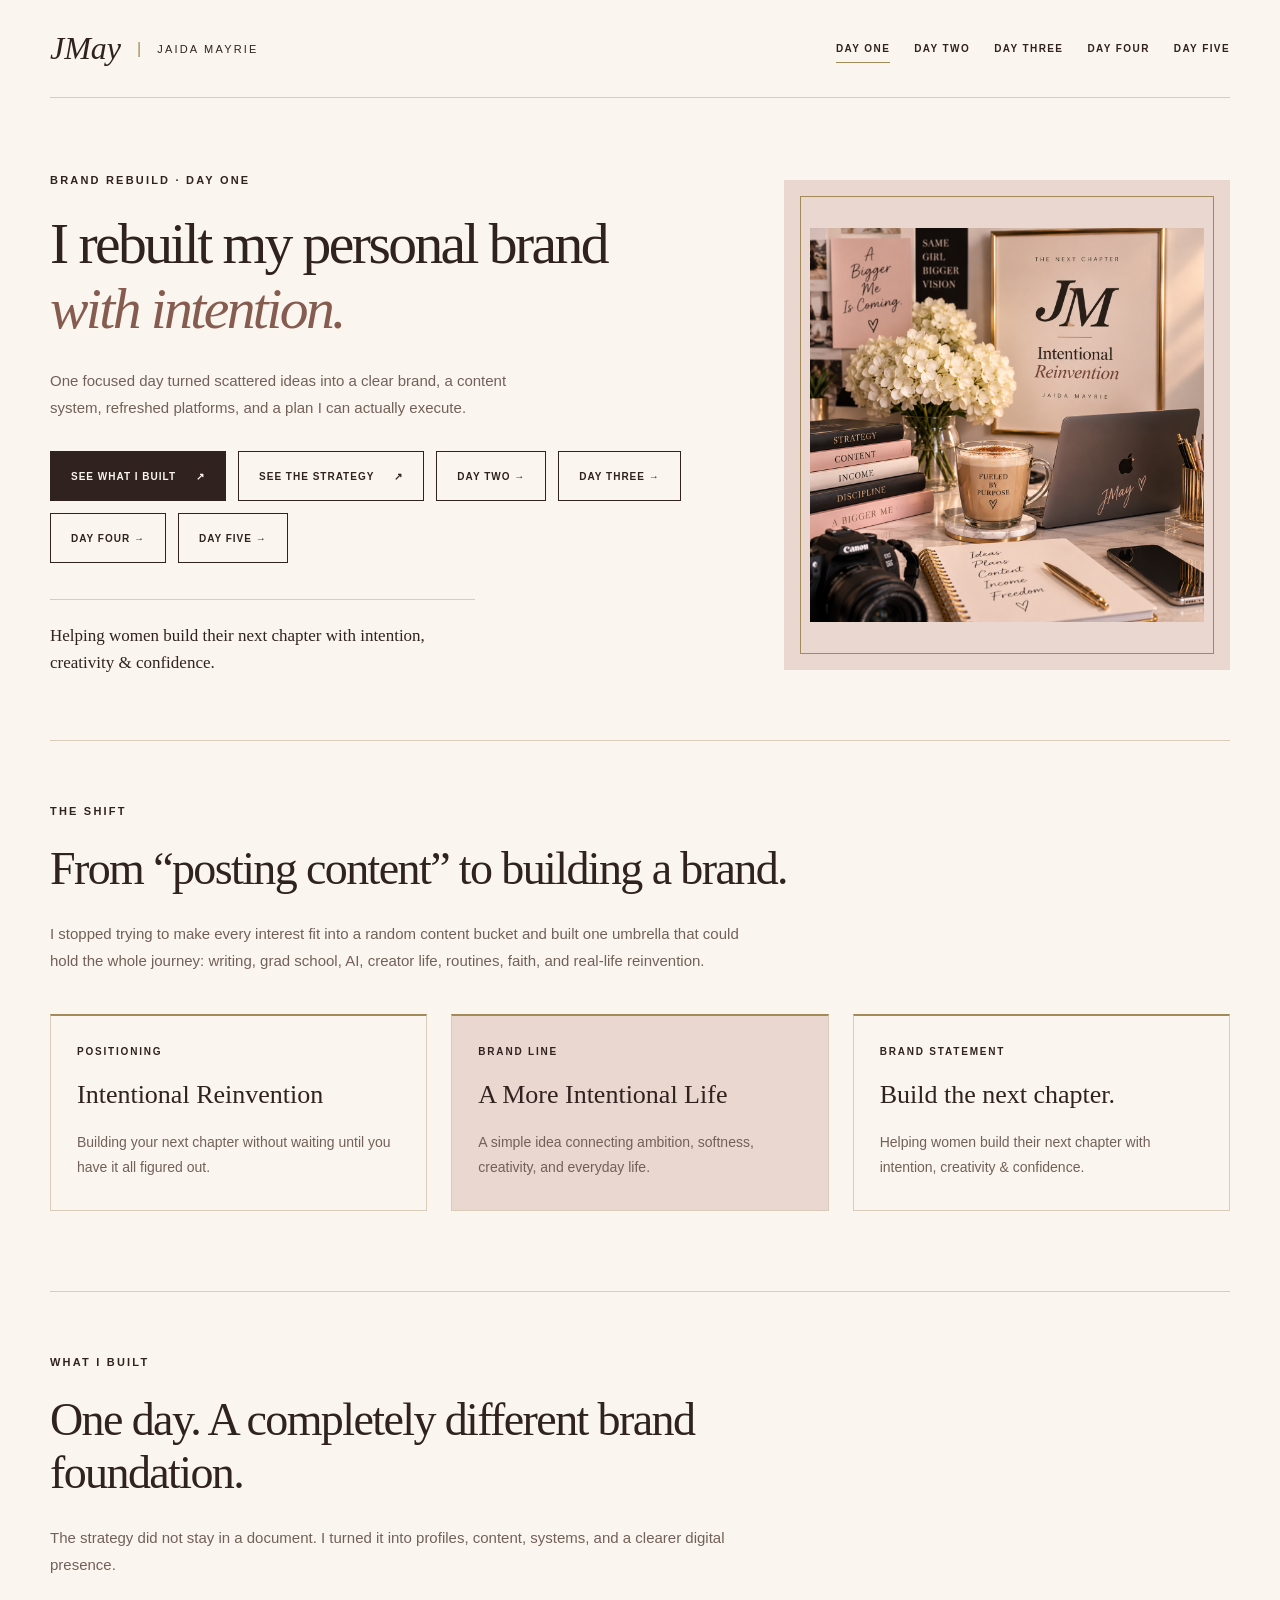
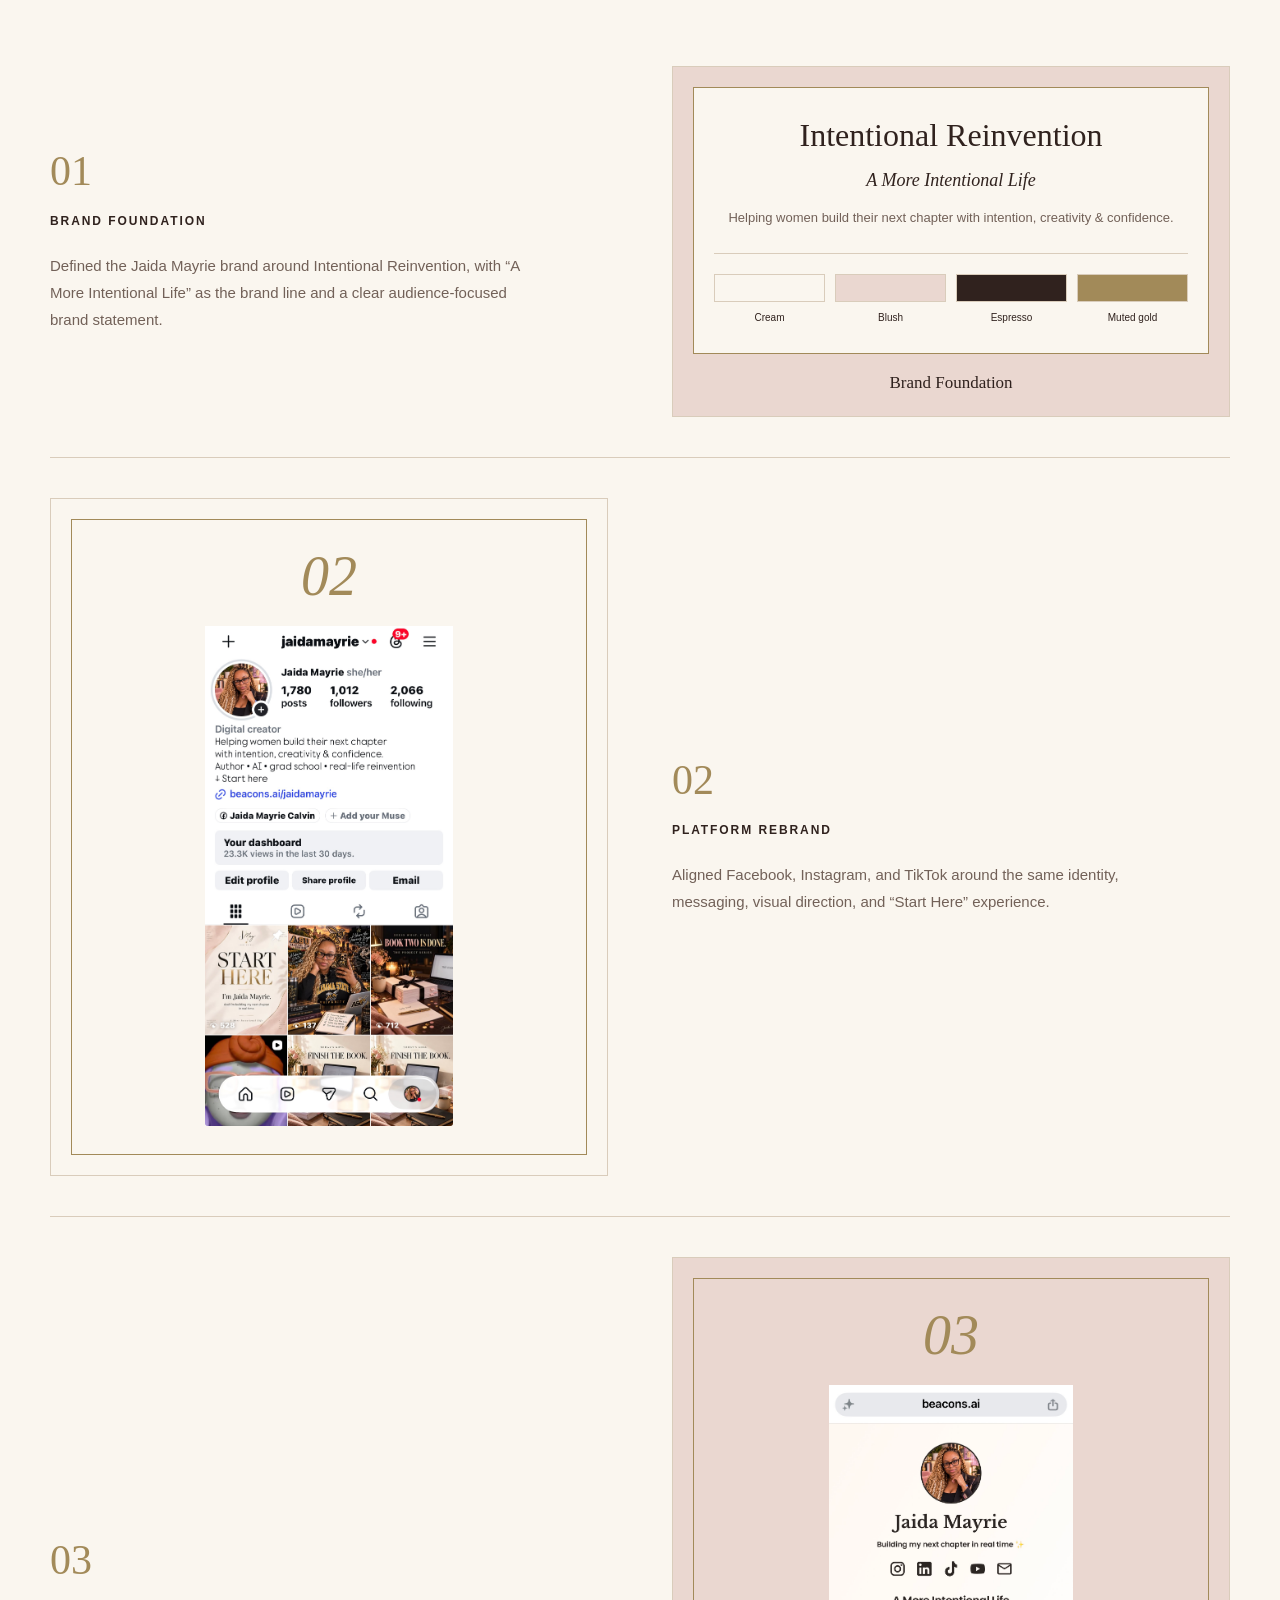
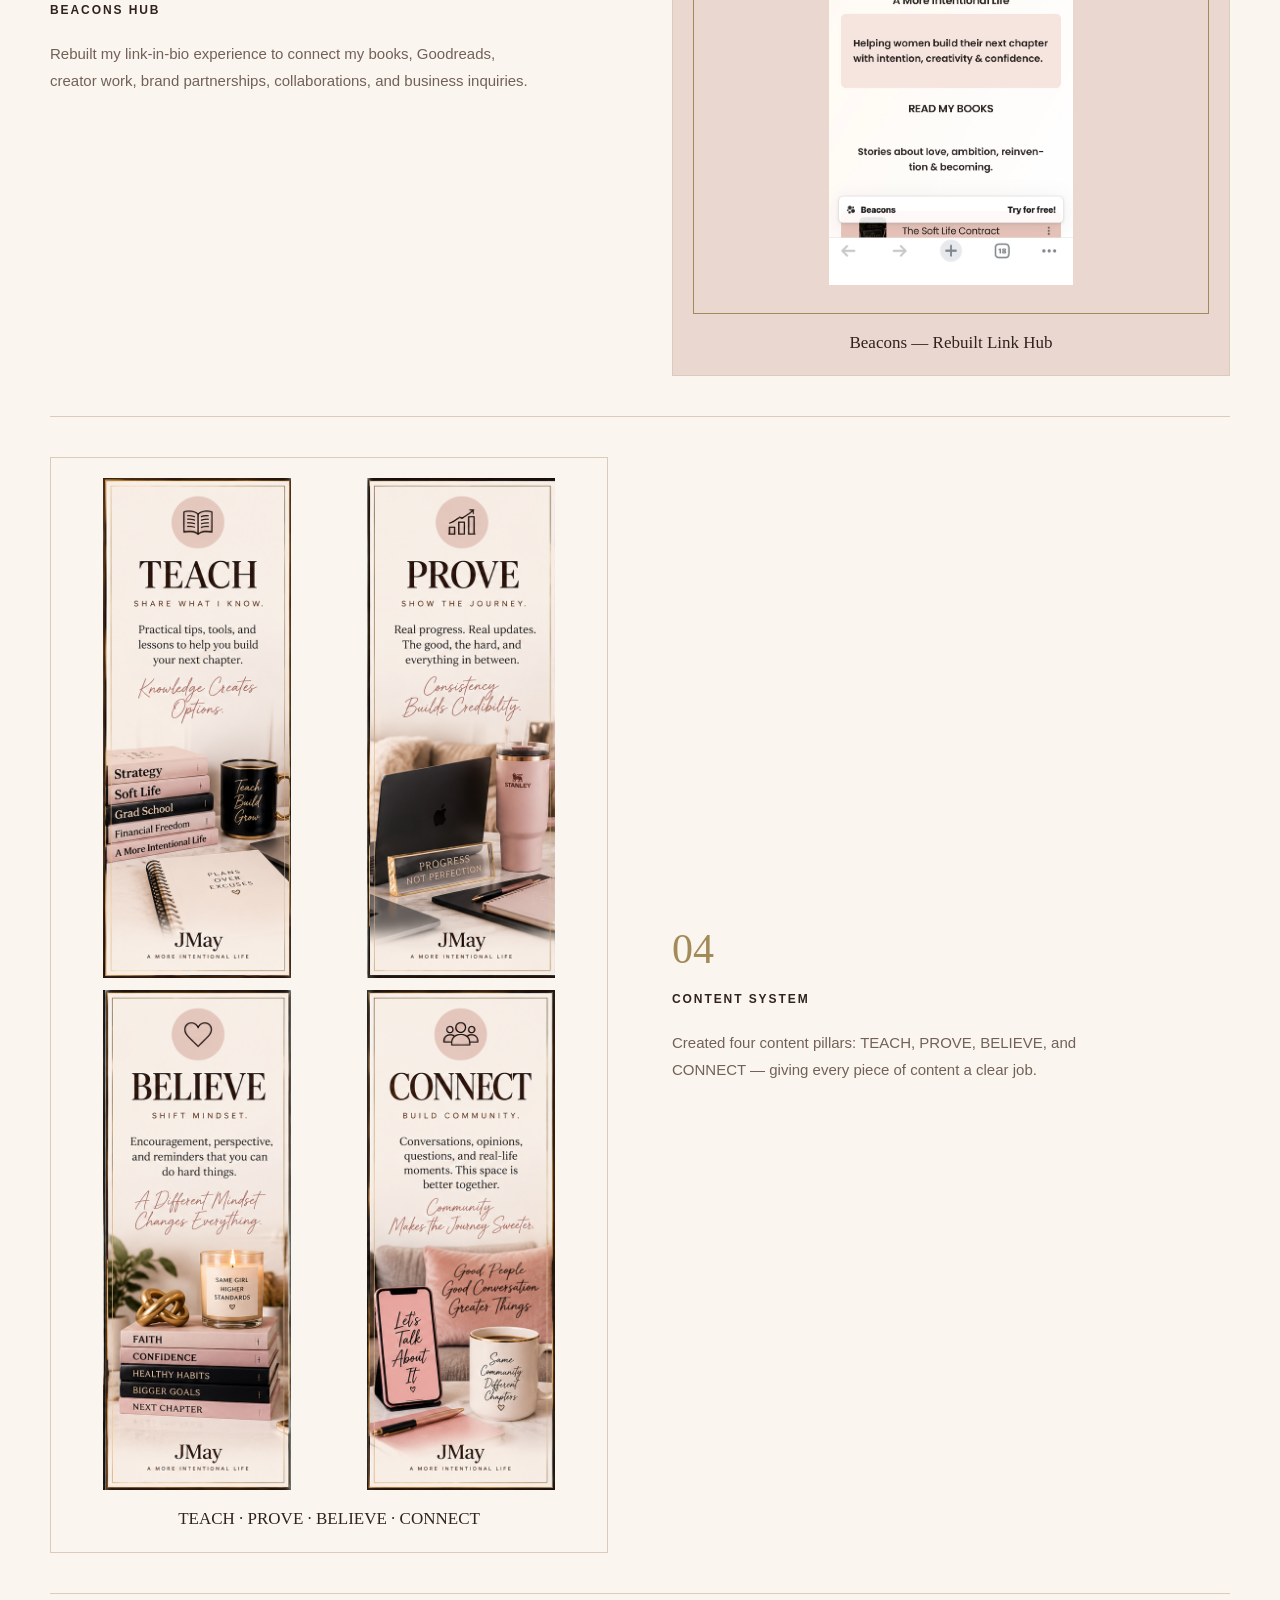
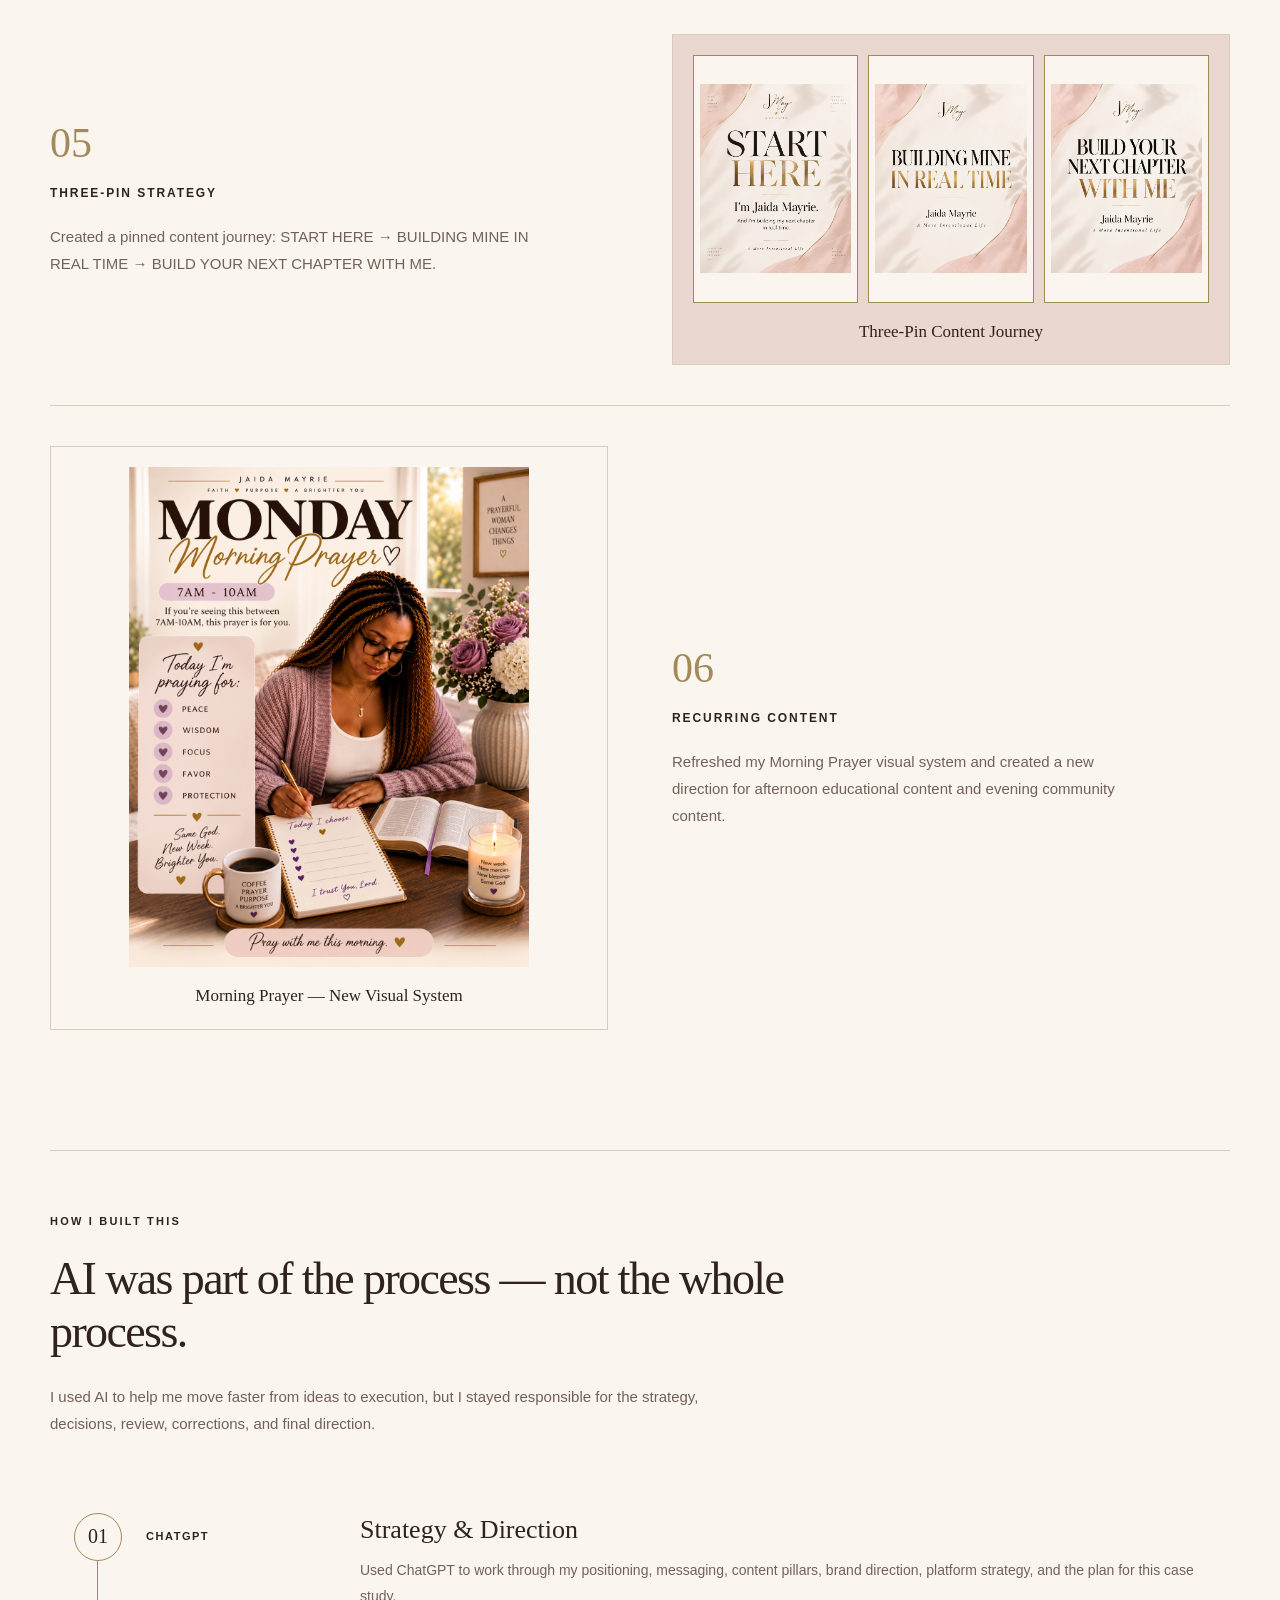
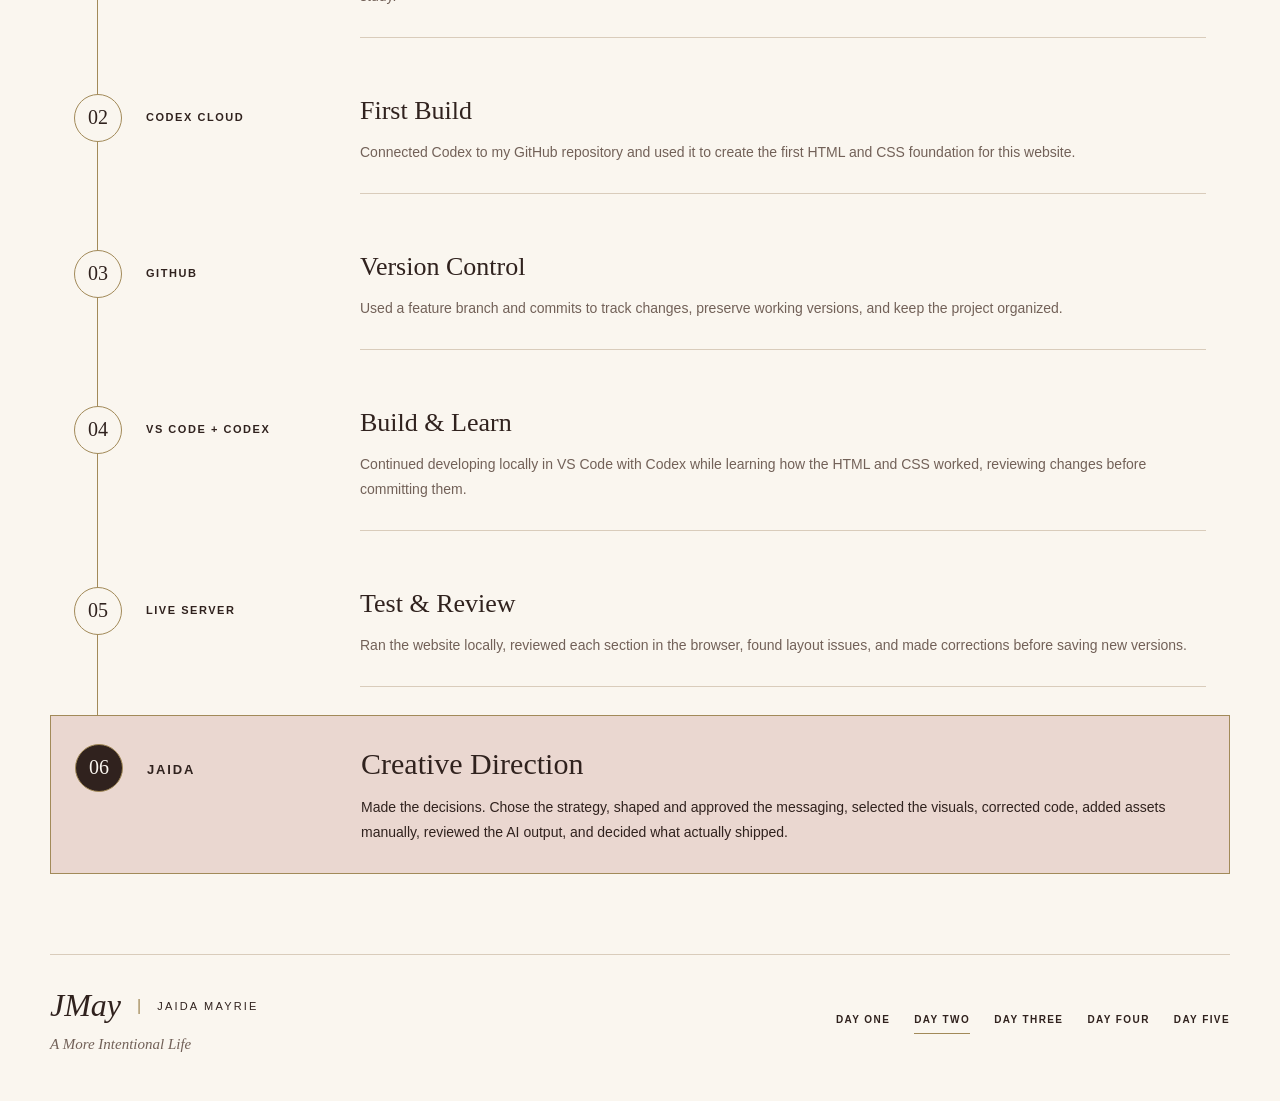
==== commit 998372e9: "finished website" ====
--- a/index.html
+++ b/index.html
@@ -45,6 +45,8 @@
             <!-- Continue the case-study series on its own page. -->
             <a class="button button-secondary" href="day2.html">DAY TWO →</a>
             <a class="button button-secondary" href="day3.html">DAY THREE →</a>
+            <a class="button button-secondary" href="day4.html">DAY FOUR →</a>
+            <a class="button button-secondary" href="day5.html">DAY FIVE →</a>
           </div>
           <p class="hero-mission">Helping women build their next chapter with intention, creativity &amp; confidence.</p>
         </div>
@@ -264,5 +266,22 @@
         </ol>
       </section>
     </main>
+     <footer class="day-two-footer">
+      <div class="closing-signoff">
+        <p class="brand">
+          <span class="brand-signature">JMay</span>
+          <span class="brand-divider" aria-hidden="true">|</span>
+          <span class="brand-name">JAIDA MAYRIE</span>
+        </p>
+        <p class="tagline">A More Intentional Life</p>
+      </div>
+      <nav class="day-navigation" aria-label="Continue the case study">
+        <a href="index.html">DAY ONE</a>
+        <a href="day2.html" aria-current="page">DAY TWO</a>
+        <a href="day3.html">DAY THREE</a>
+        <a href="day4.html">DAY FOUR</a>
+        <a href="day5.html">DAY FIVE</a>
+      </nav>
+    </footer>
   </body>
 </html>
--- a/styles.css
+++ b/styles.css
@@ -774,3 +774,6 @@
   .day-four-film { margin-top: 32px; padding: 16px; }
   .day-four-film-reflection { margin-top: 24px; padding-left: 18px; }
 }
+.d5-definition {
+    text-align: center;
+}
